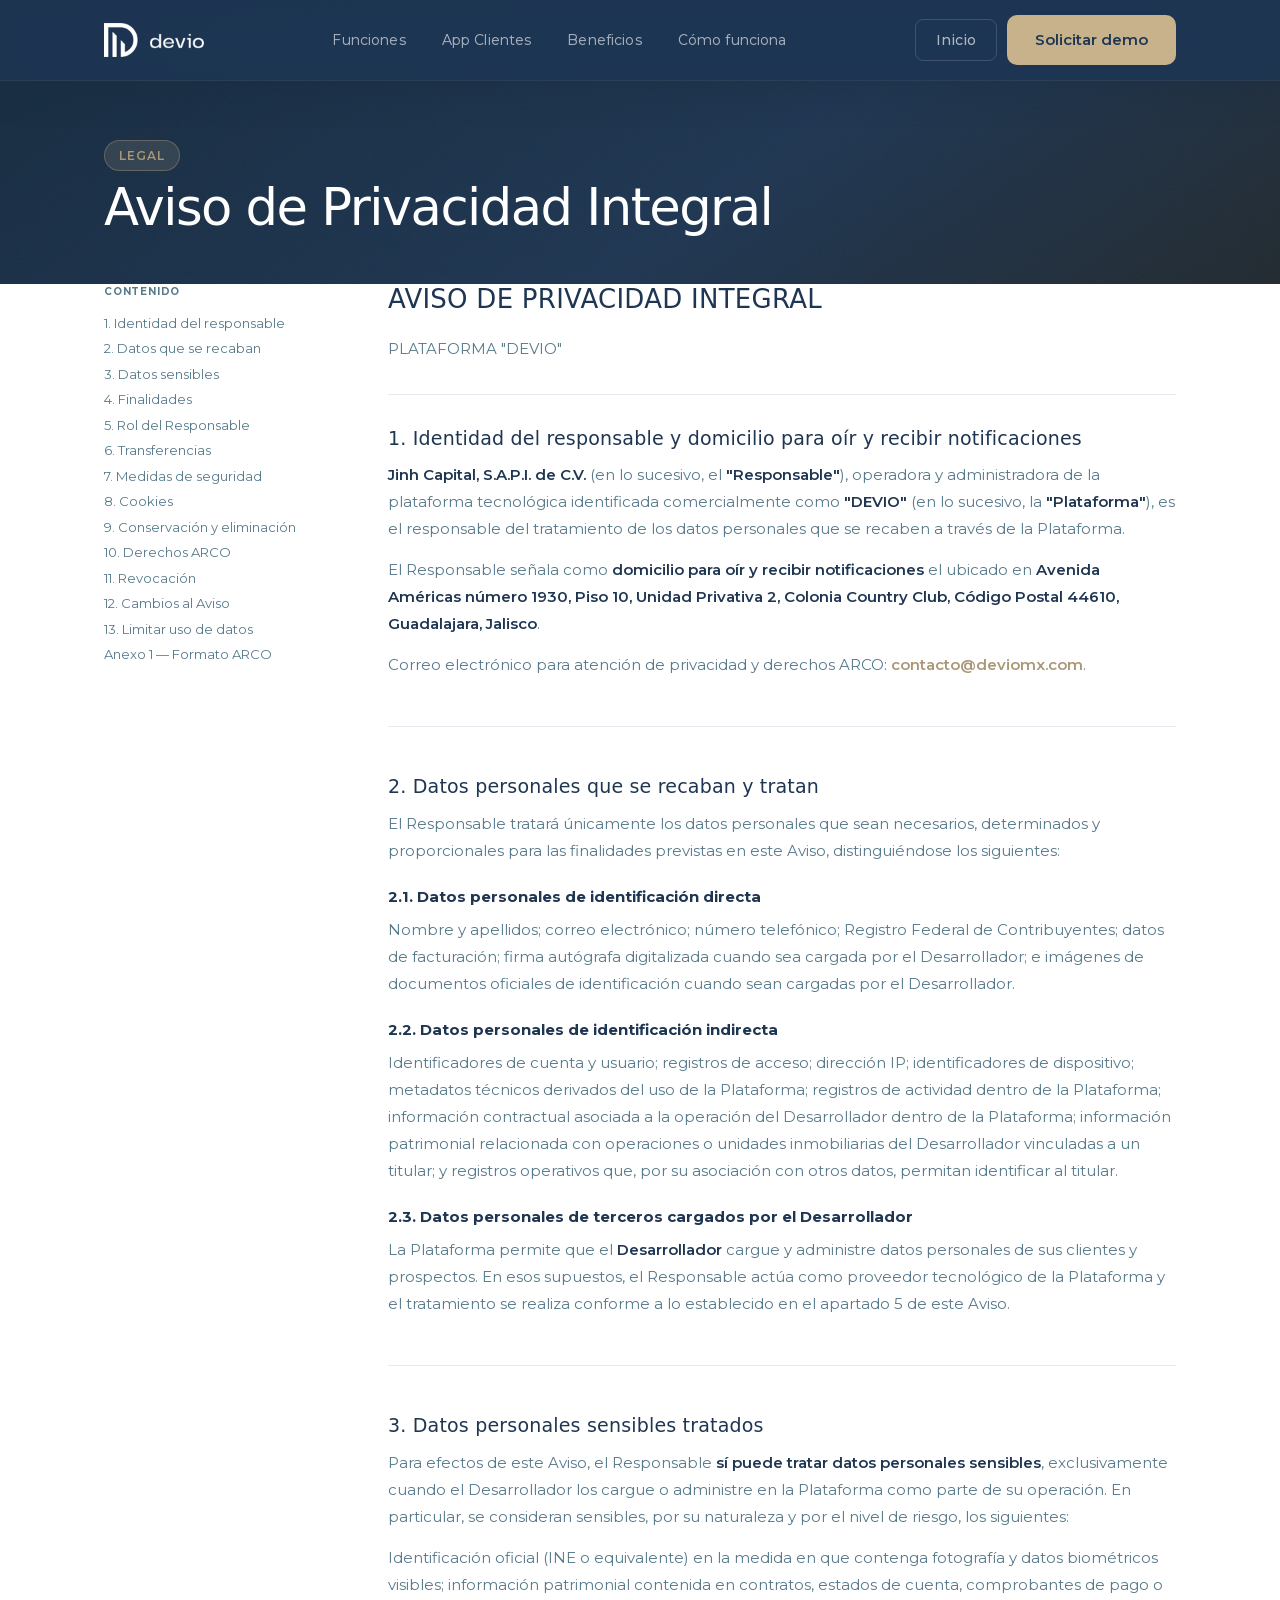
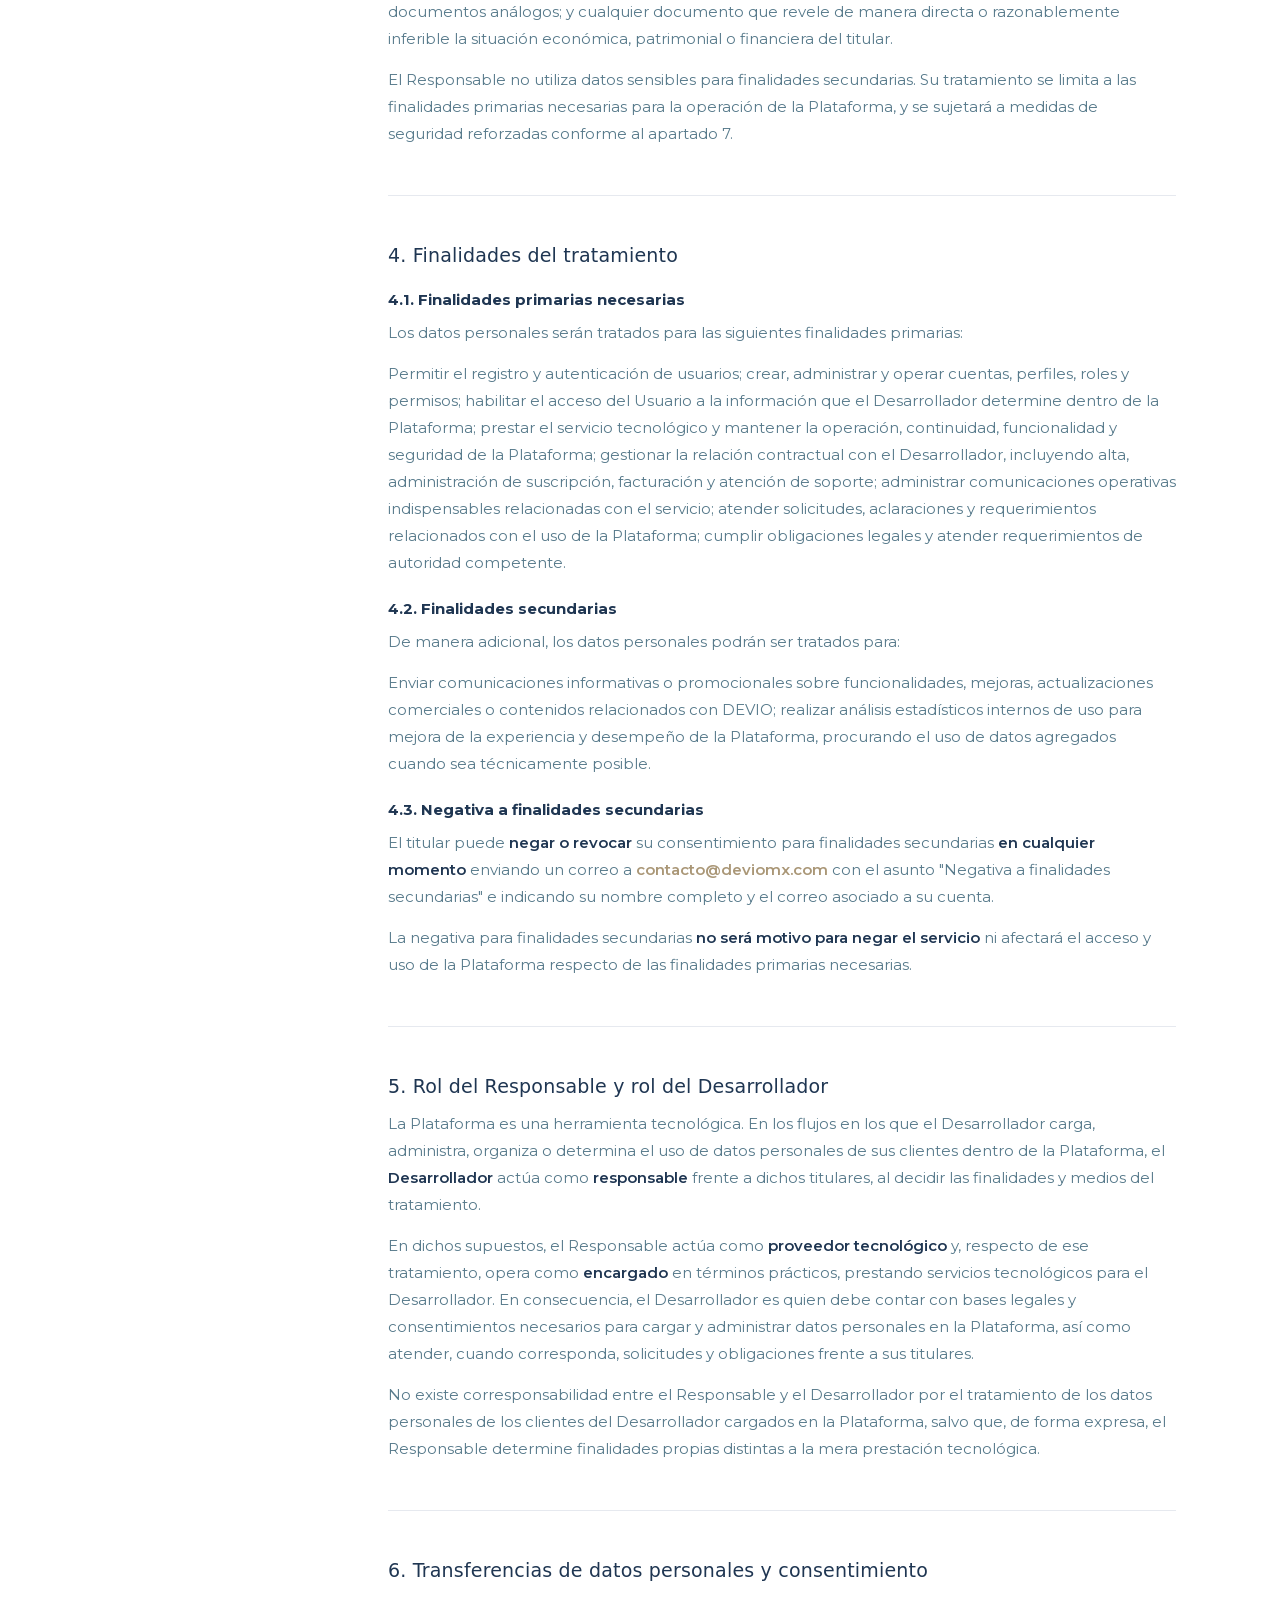
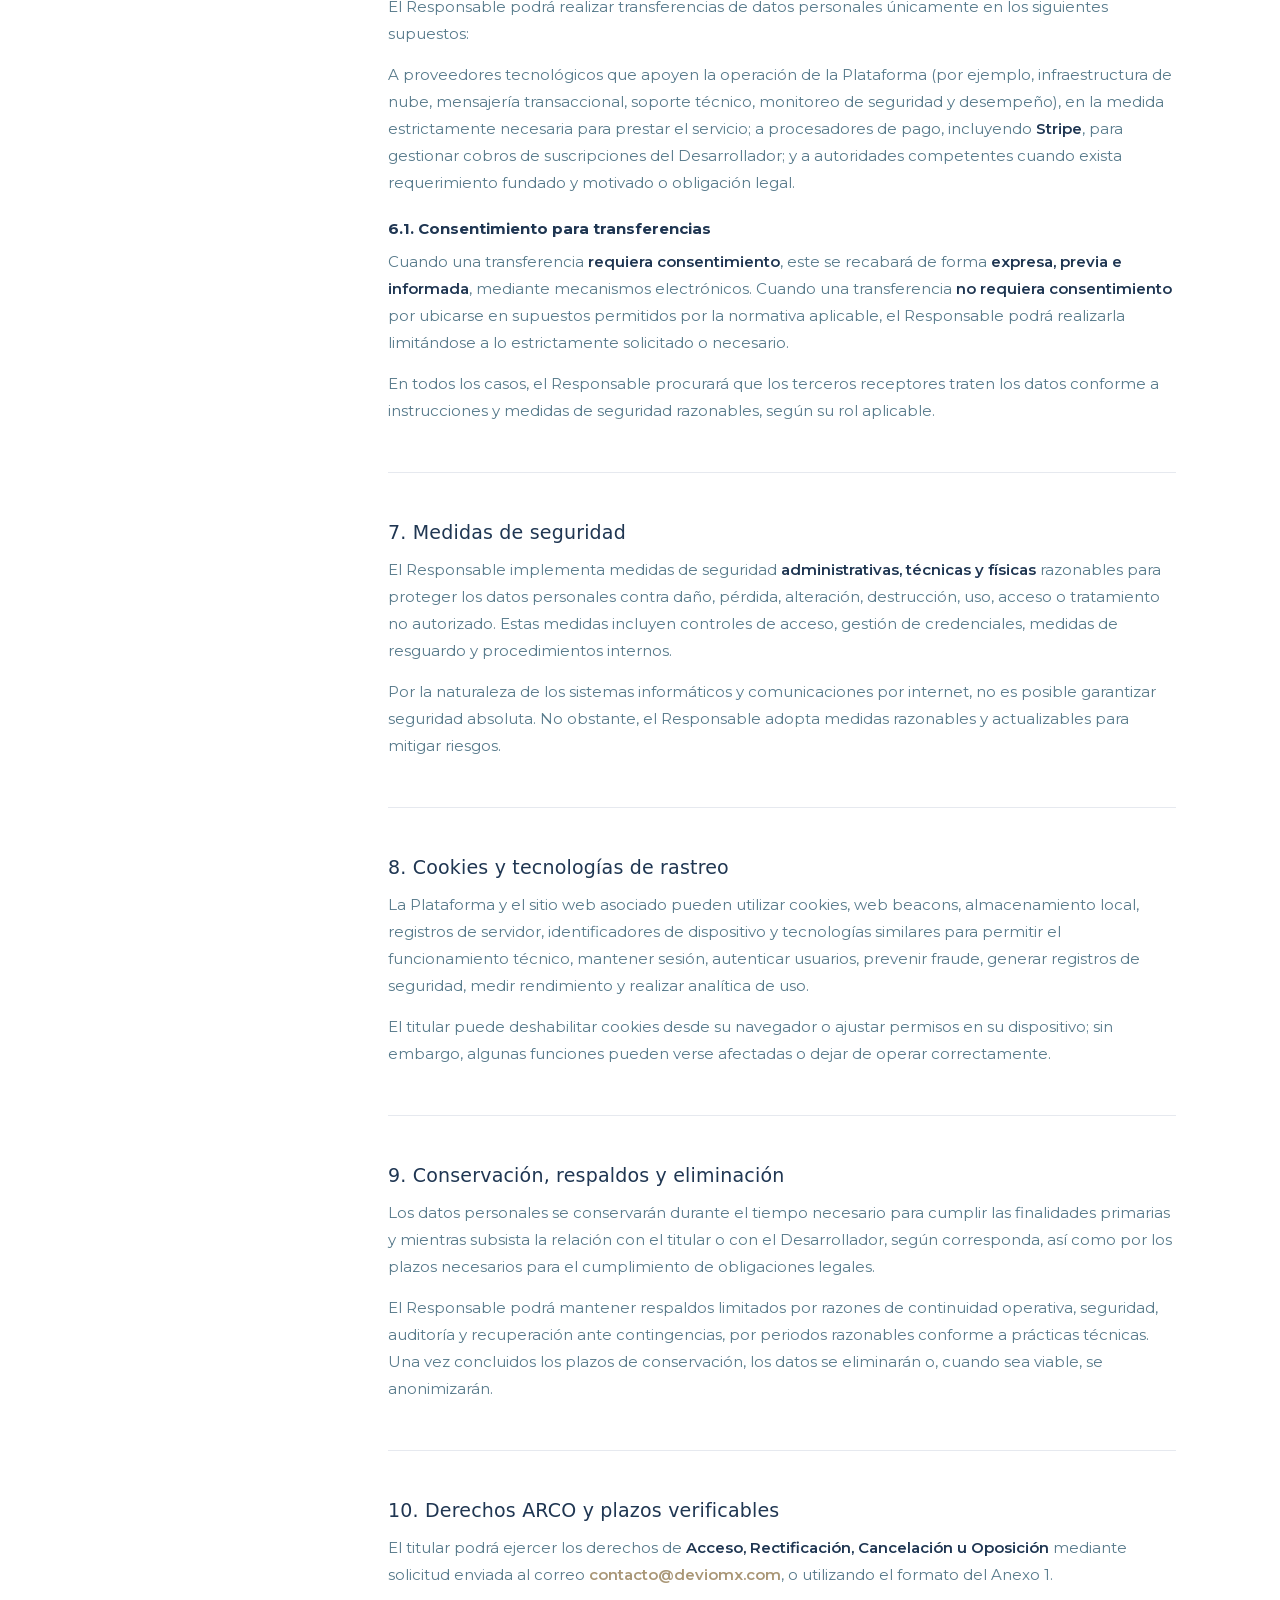
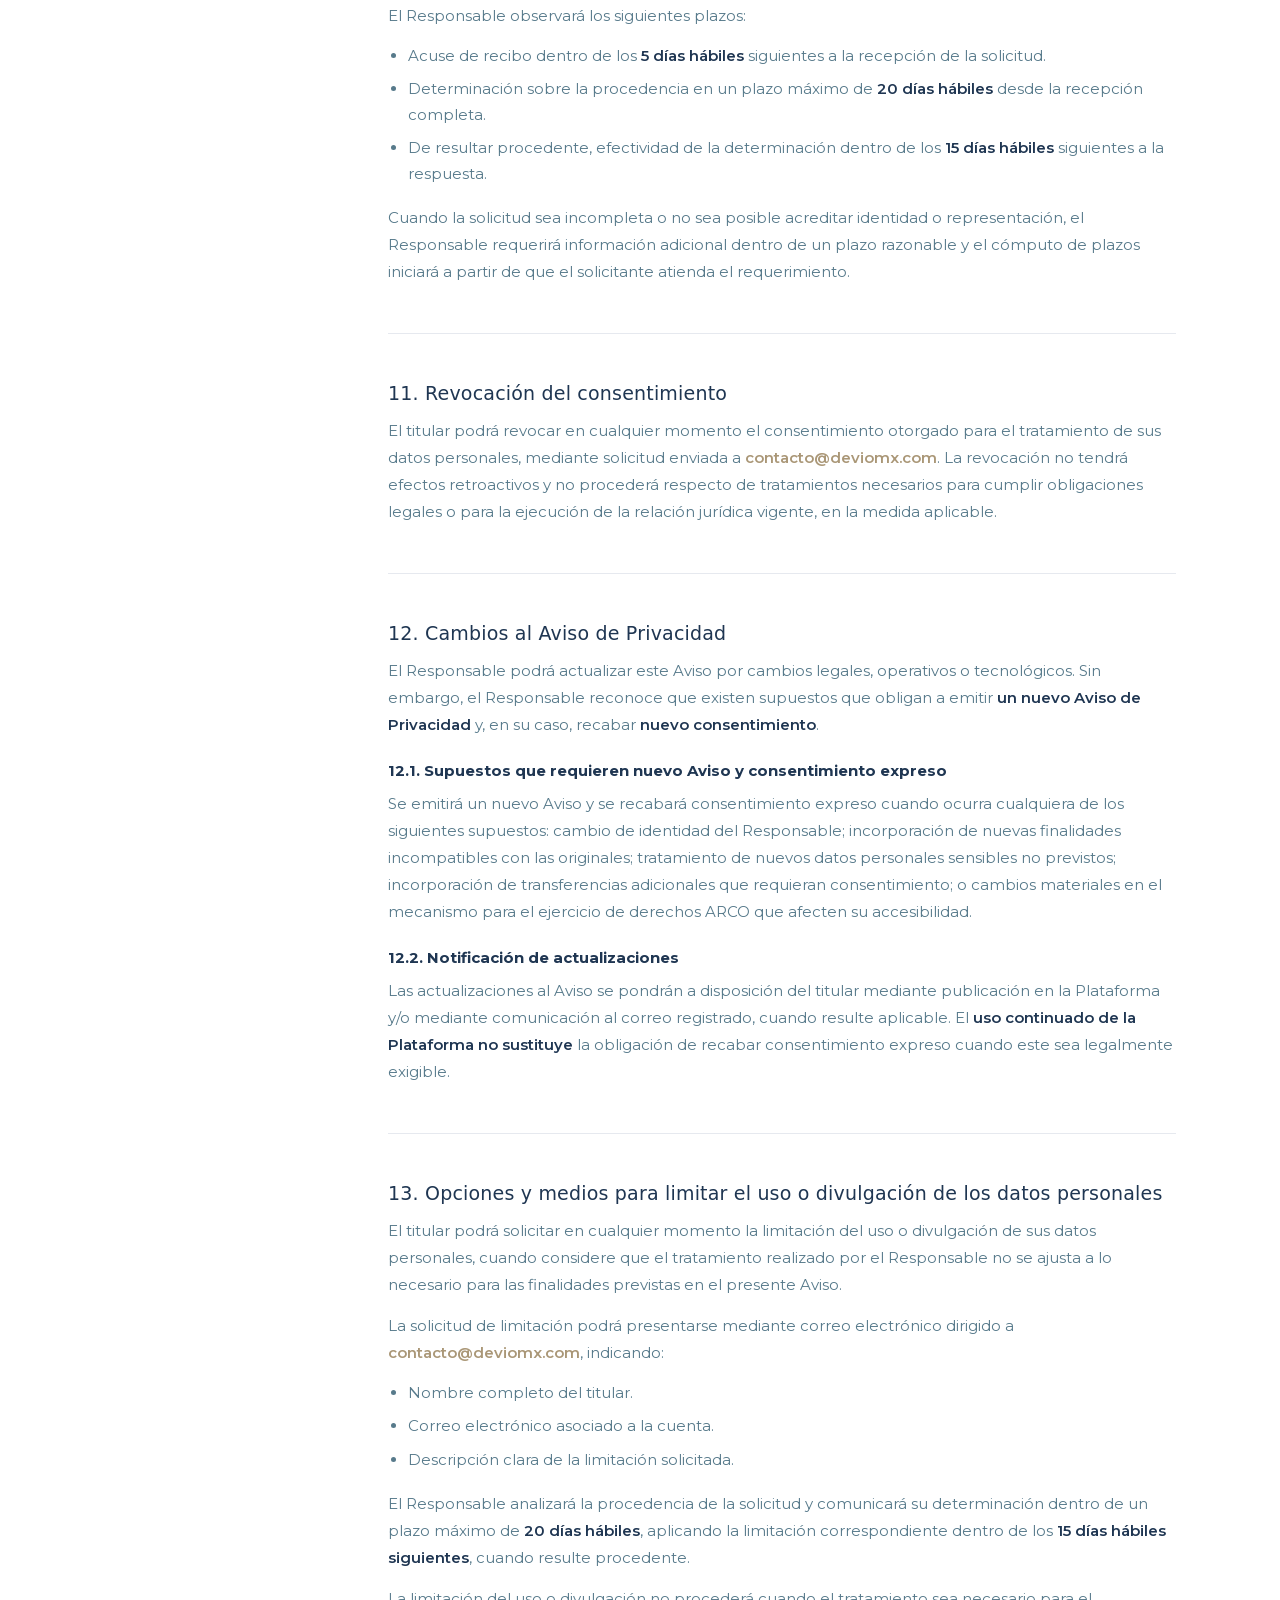
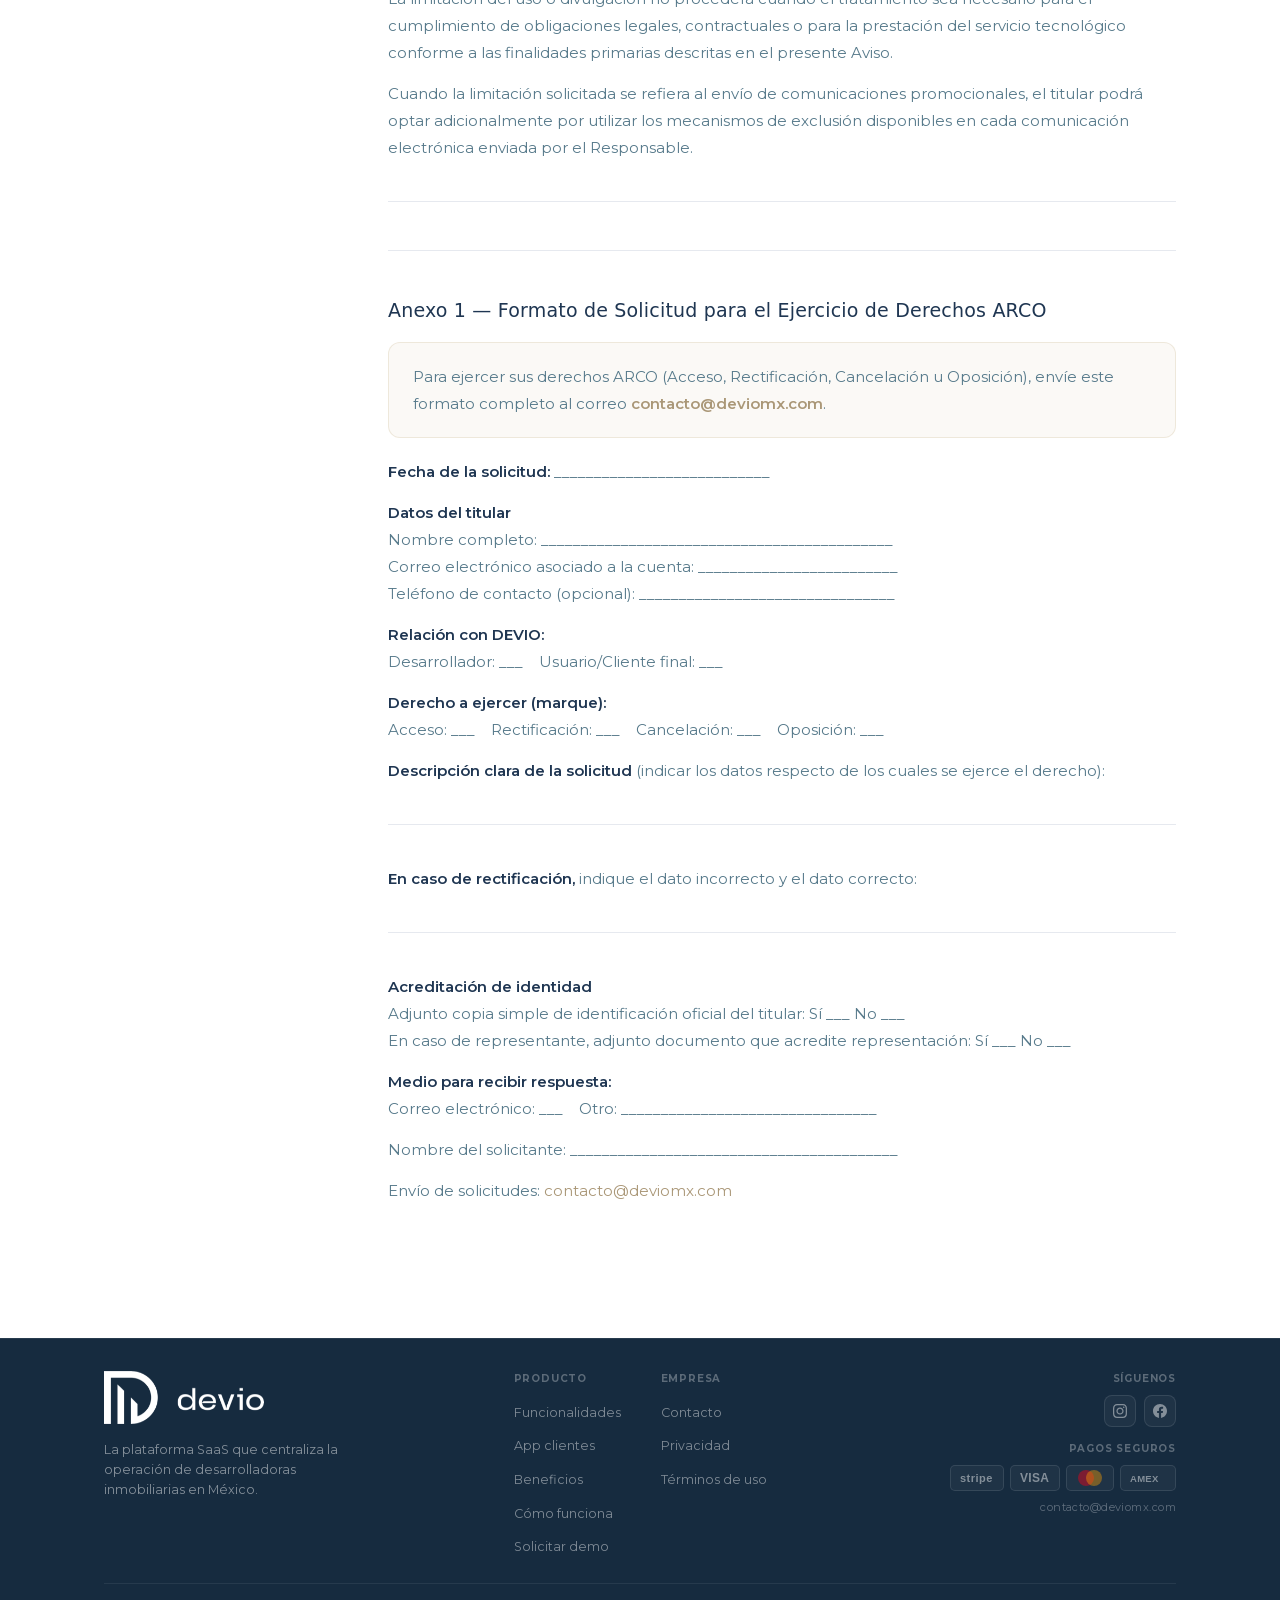
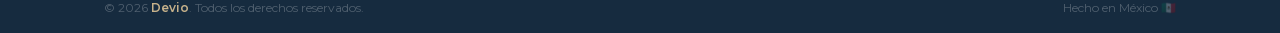
==== privacidad.html @ 2fa373e7 "Devio 2.0.3.2" ====
<!DOCTYPE html>
<html lang="es">
<head>
  <meta charset="UTF-8" />
  <meta name="viewport" content="width=device-width, initial-scale=1.0" />
  <title>Aviso de Privacidad — Devio</title>
  <link rel="icon" type="image/png" href="Assets/Logo/Logoazul-rounded.png" />
  <link rel="preload" href="Assets/Fonts/Montserrat-latin.woff2" as="font" type="font/woff2" crossorigin />
  <link rel="preload" href="Assets/Fonts/PowerGrotesk-Regular.woff2" as="font" type="font/woff2" crossorigin />
  <link rel="stylesheet" href="styles.css?v=20260915-14" />
  <style>
    .privacy-header {
      background: linear-gradient(145deg, var(--navy-deep) 0%, var(--navy) 60%, var(--navy3) 100%);
      padding: 140px 0 48px;
      position: relative;
      overflow: hidden;
    }
    .privacy-header::before {
      content: '';
      position: absolute;
      inset: 0;
      opacity: .035;
      background-image: var(--noise-bg);
      background-size: 256px 256px;
    }
    .privacy-header-inner { position: relative; z-index: 1; }
    .privacy-header .tag { margin-bottom: 8px; }
    .privacy-header h1 {
      font-size: clamp(32px, 4vw, 52px);
      font-weight: 400;
      color: var(--white);
      letter-spacing: -0.03em;
      line-height: 1.1;
      margin-bottom: 0;
    }
    .privacy-body { background: var(--white); padding: 0 0 120px; }
    .privacy-layout {
      display: grid;
      grid-template-columns: 220px 1fr;
      gap: 64px;
      align-items: start;
    }
    .privacy-index { position: sticky; top: 100px; }
    .privacy-index h6 {
      font-size: 10px;
      font-weight: 700;
      text-transform: uppercase;
      letter-spacing: .08em;
      color: var(--text-muted);
      margin-bottom: 14px;
    }
    .privacy-index ul { list-style: none; display: flex; flex-direction: column; gap: 6px; }
    .privacy-index ul li a {
      font-size: 13px;
      color: var(--text-muted);
      text-decoration: none;
      transition: color .2s;
      line-height: 1.5;
      display: block;
    }
    .privacy-index ul li a:hover { color: var(--gold2); }
    .privacy-content h1 {
      font-size: 26px;
      font-weight: 400;
      color: var(--navy);
      letter-spacing: 0.01em;
      margin-bottom: 20px;
    }
    .privacy-content h2 {
      font-size: 19px;
      font-weight: 400;
      color: var(--navy);
      letter-spacing: 0.01em;
      margin-top: 48px;
      margin-bottom: 12px;
      padding-top: 48px;
      border-top: 1px solid var(--gray);
    }
    .privacy-content h2:first-of-type { margin-top: 32px; padding-top: 32px; }
    .privacy-content h3 {
      font-size: 15px;
      font-weight: 700;
      color: var(--navy);
      margin-top: 24px;
      margin-bottom: 10px;
    }
    .privacy-content p {
      font-size: 15px;
      color: var(--text-muted);
      line-height: 1.8;
      margin-bottom: 14px;
    }
    .privacy-content ul {
      margin: 10px 0 18px 20px;
      display: flex;
      flex-direction: column;
      gap: 8px;
    }
    .privacy-content ul li { font-size: 15px; color: var(--text-muted); line-height: 1.7; }
    .privacy-content b, .privacy-content strong { color: var(--navy); font-weight: 600; }
    .privacy-content a { color: var(--gold2); text-decoration: none; }
    .privacy-content a:hover { text-decoration: underline; }
    .privacy-content hr { border: none; border-top: 1px solid var(--gray); margin: 40px 0; }
    .privacy-highlight {
      background: rgba(199,178,139,0.08);
      border: 1px solid rgba(199,178,139,0.25);
      border-radius: 12px;
      padding: 20px 24px;
      margin: 20px 0;
    }
    .privacy-highlight p { margin-bottom: 0; }
    @media (max-width: 900px) {
      .privacy-header { padding: 100px 0 32px; }
      .privacy-header .tag { margin-bottom: 6px; }
      .privacy-header h1 { margin-bottom: 0; }
      .privacy-body { padding: 0 0 80px; }
      .privacy-layout { grid-template-columns: 1fr; gap: 24px; }
      .privacy-index { position: static; }
    }
  </style>
</head>
<body>

<nav id="navbar" class="scrolled">
  <div class="container">
    <div class="nav-inner">
      <a href="index.html" class="nav-logo">
        <picture>
          <source srcset="Assets/Logo/imagotipo-clean.webp" type="image/webp" />
          <img src="Assets/Logo/imagotipo-clean.png" alt="Devio" width="300" height="100" />
        </picture>
      </a>
      <ul class="nav-links">
        <li><a href="index.html#features">Funciones</a></li>
        <li><a href="index.html#benefits-client">App Clientes</a></li>
        <li><a href="index.html#benefits-dev">Beneficios</a></li>
        <li><a href="index.html#how">Cómo funciona</a></li>
      </ul>
      <div class="nav-cta">
        <a href="index.html" class="btn btn-login">Inicio</a>
        <a href="index.html#cta" class="btn btn-gold">Solicitar demo</a>
      </div>
      <button class="hamburger" id="hamburger" aria-label="Menú">
        <span></span><span></span><span></span>
      </button>
    </div>
  </div>
</nav>

<div class="mobile-menu" id="mobileMenu">
  <a href="index.html#features">Funciones</a>
  <a href="index.html#benefits-client">App Clientes</a>
  <a href="index.html#benefits-dev">Beneficios</a>
  <a href="index.html#how">Cómo funciona</a>
  <div class="mobile-menu-actions">
    <a href="index.html" class="btn btn-login">Inicio</a>
    <a href="index.html#cta" class="btn btn-gold">Solicitar demo</a>
  </div>
</div>

<div class="privacy-header">
  <div class="container privacy-header-inner">
    <span class="tag">Legal</span>
    <h1>Aviso de Privacidad Integral</h1>
  </div>
</div>

<div class="privacy-body">
  <div class="container">
    <div class="privacy-layout">

      <nav class="privacy-index">
        <h6>Contenido</h6>
        <ul>
          <li><a href="#s1">1. Identidad del responsable</a></li>
          <li><a href="#s2">2. Datos que se recaban</a></li>
          <li><a href="#s3">3. Datos sensibles</a></li>
          <li><a href="#s4">4. Finalidades</a></li>
          <li><a href="#s5">5. Rol del Responsable</a></li>
          <li><a href="#s6">6. Transferencias</a></li>
          <li><a href="#s7">7. Medidas de seguridad</a></li>
          <li><a href="#s8">8. Cookies</a></li>
          <li><a href="#s9">9. Conservación y eliminación</a></li>
          <li><a href="#s10">10. Derechos ARCO</a></li>
          <li><a href="#s11">11. Revocación</a></li>
          <li><a href="#s12">12. Cambios al Aviso</a></li>
          <li><a href="#s13">13. Limitar uso de datos</a></li>
          <li><a href="#anexo1">Anexo 1 — Formato ARCO</a></li>
        </ul>
      </nav>

      <div class="privacy-content">

        <h1>AVISO DE PRIVACIDAD INTEGRAL</h1>
        <p>PLATAFORMA "DEVIO"</p>

        <h2 id="s1">1. Identidad del responsable y domicilio para oír y recibir notificaciones</h2>
        <p><b>Jinh Capital, S.A.P.I. de C.V.</b> (en lo sucesivo, el <b>"Responsable"</b>), operadora y administradora de la plataforma tecnológica identificada comercialmente como <b>"DEVIO"</b> (en lo sucesivo, la <b>"Plataforma"</b>), es el responsable del tratamiento de los datos personales que se recaben a través de la Plataforma.</p>
        <p>El Responsable señala como <b>domicilio para oír y recibir notificaciones</b> el ubicado en <b>Avenida Américas número 1930, Piso 10, Unidad Privativa 2, Colonia Country Club, Código Postal 44610, Guadalajara, Jalisco</b>.</p>
        <p>Correo electrónico para atención de privacidad y derechos ARCO: <b><a href="mailto:contacto@deviomx.com">contacto@deviomx.com</a></b>.</p>

        <h2 id="s2">2. Datos personales que se recaban y tratan</h2>
        <p>El Responsable tratará únicamente los datos personales que sean necesarios, determinados y proporcionales para las finalidades previstas en este Aviso, distinguiéndose los siguientes:</p>

        <h3>2.1. Datos personales de identificación directa</h3>
        <p>Nombre y apellidos; correo electrónico; número telefónico; Registro Federal de Contribuyentes; datos de facturación; firma autógrafa digitalizada cuando sea cargada por el Desarrollador; e imágenes de documentos oficiales de identificación cuando sean cargadas por el Desarrollador.</p>

        <h3>2.2. Datos personales de identificación indirecta</h3>
        <p>Identificadores de cuenta y usuario; registros de acceso; dirección IP; identificadores de dispositivo; metadatos técnicos derivados del uso de la Plataforma; registros de actividad dentro de la Plataforma; información contractual asociada a la operación del Desarrollador dentro de la Plataforma; información patrimonial relacionada con operaciones o unidades inmobiliarias del Desarrollador vinculadas a un titular; y registros operativos que, por su asociación con otros datos, permitan identificar al titular.</p>

        <h3>2.3. Datos personales de terceros cargados por el Desarrollador</h3>
        <p>La Plataforma permite que el <b>Desarrollador</b> cargue y administre datos personales de sus clientes y prospectos. En esos supuestos, el Responsable actúa como proveedor tecnológico de la Plataforma y el tratamiento se realiza conforme a lo establecido en el apartado 5 de este Aviso.</p>

        <h2 id="s3">3. Datos personales sensibles tratados</h2>
        <p>Para efectos de este Aviso, el Responsable <b>sí puede tratar datos personales sensibles</b>, exclusivamente cuando el Desarrollador los cargue o administre en la Plataforma como parte de su operación. En particular, se consideran sensibles, por su naturaleza y por el nivel de riesgo, los siguientes:</p>
        <p>Identificación oficial (INE o equivalente) en la medida en que contenga fotografía y datos biométricos visibles; información patrimonial contenida en contratos, estados de cuenta, comprobantes de pago o documentos análogos; y cualquier documento que revele de manera directa o razonablemente inferible la situación económica, patrimonial o financiera del titular.</p>
        <p>El Responsable no utiliza datos sensibles para finalidades secundarias. Su tratamiento se limita a las finalidades primarias necesarias para la operación de la Plataforma, y se sujetará a medidas de seguridad reforzadas conforme al apartado 7.</p>

        <h2 id="s4">4. Finalidades del tratamiento</h2>

        <h3>4.1. Finalidades primarias necesarias</h3>
        <p>Los datos personales serán tratados para las siguientes finalidades primarias:</p>
        <p>Permitir el registro y autenticación de usuarios; crear, administrar y operar cuentas, perfiles, roles y permisos; habilitar el acceso del Usuario a la información que el Desarrollador determine dentro de la Plataforma; prestar el servicio tecnológico y mantener la operación, continuidad, funcionalidad y seguridad de la Plataforma; gestionar la relación contractual con el Desarrollador, incluyendo alta, administración de suscripción, facturación y atención de soporte; administrar comunicaciones operativas indispensables relacionadas con el servicio; atender solicitudes, aclaraciones y requerimientos relacionados con el uso de la Plataforma; cumplir obligaciones legales y atender requerimientos de autoridad competente.</p>

        <h3>4.2. Finalidades secundarias</h3>
        <p>De manera adicional, los datos personales podrán ser tratados para:</p>
        <p>Enviar comunicaciones informativas o promocionales sobre funcionalidades, mejoras, actualizaciones comerciales o contenidos relacionados con DEVIO; realizar análisis estadísticos internos de uso para mejora de la experiencia y desempeño de la Plataforma, procurando el uso de datos agregados cuando sea técnicamente posible.</p>

        <h3>4.3. Negativa a finalidades secundarias</h3>
        <p>El titular puede <b>negar o revocar</b> su consentimiento para finalidades secundarias <b>en cualquier momento</b> enviando un correo a <b><a href="mailto:contacto@deviomx.com">contacto@deviomx.com</a></b> con el asunto "Negativa a finalidades secundarias" e indicando su nombre completo y el correo asociado a su cuenta.</p>
        <p>La negativa para finalidades secundarias <b>no será motivo para negar el servicio</b> ni afectará el acceso y uso de la Plataforma respecto de las finalidades primarias necesarias.</p>

        <h2 id="s5">5. Rol del Responsable y rol del Desarrollador</h2>
        <p>La Plataforma es una herramienta tecnológica. En los flujos en los que el Desarrollador carga, administra, organiza o determina el uso de datos personales de sus clientes dentro de la Plataforma, el <b>Desarrollador</b> actúa como <b>responsable</b> frente a dichos titulares, al decidir las finalidades y medios del tratamiento.</p>
        <p>En dichos supuestos, el Responsable actúa como <b>proveedor tecnológico</b> y, respecto de ese tratamiento, opera como <b>encargado</b> en términos prácticos, prestando servicios tecnológicos para el Desarrollador. En consecuencia, el Desarrollador es quien debe contar con bases legales y consentimientos necesarios para cargar y administrar datos personales en la Plataforma, así como atender, cuando corresponda, solicitudes y obligaciones frente a sus titulares.</p>
        <p>No existe corresponsabilidad entre el Responsable y el Desarrollador por el tratamiento de los datos personales de los clientes del Desarrollador cargados en la Plataforma, salvo que, de forma expresa, el Responsable determine finalidades propias distintas a la mera prestación tecnológica.</p>

        <h2 id="s6">6. Transferencias de datos personales y consentimiento</h2>
        <p>El Responsable podrá realizar transferencias de datos personales únicamente en los siguientes supuestos:</p>
        <p>A proveedores tecnológicos que apoyen la operación de la Plataforma (por ejemplo, infraestructura de nube, mensajería transaccional, soporte técnico, monitoreo de seguridad y desempeño), en la medida estrictamente necesaria para prestar el servicio; a procesadores de pago, incluyendo <b>Stripe</b>, para gestionar cobros de suscripciones del Desarrollador; y a autoridades competentes cuando exista requerimiento fundado y motivado o obligación legal.</p>

        <h3>6.1. Consentimiento para transferencias</h3>
        <p>Cuando una transferencia <b>requiera consentimiento</b>, este se recabará de forma <b>expresa, previa e informada</b>, mediante mecanismos electrónicos. Cuando una transferencia <b>no requiera consentimiento</b> por ubicarse en supuestos permitidos por la normativa aplicable, el Responsable podrá realizarla limitándose a lo estrictamente solicitado o necesario.</p>
        <p>En todos los casos, el Responsable procurará que los terceros receptores traten los datos conforme a instrucciones y medidas de seguridad razonables, según su rol aplicable.</p>

        <h2 id="s7">7. Medidas de seguridad</h2>
        <p>El Responsable implementa medidas de seguridad <b>administrativas, técnicas y físicas</b> razonables para proteger los datos personales contra daño, pérdida, alteración, destrucción, uso, acceso o tratamiento no autorizado. Estas medidas incluyen controles de acceso, gestión de credenciales, medidas de resguardo y procedimientos internos.</p>
        <p>Por la naturaleza de los sistemas informáticos y comunicaciones por internet, no es posible garantizar seguridad absoluta. No obstante, el Responsable adopta medidas razonables y actualizables para mitigar riesgos.</p>

        <h2 id="s8">8. Cookies y tecnologías de rastreo</h2>
        <p>La Plataforma y el sitio web asociado pueden utilizar cookies, web beacons, almacenamiento local, registros de servidor, identificadores de dispositivo y tecnologías similares para permitir el funcionamiento técnico, mantener sesión, autenticar usuarios, prevenir fraude, generar registros de seguridad, medir rendimiento y realizar analítica de uso.</p>
        <p>El titular puede deshabilitar cookies desde su navegador o ajustar permisos en su dispositivo; sin embargo, algunas funciones pueden verse afectadas o dejar de operar correctamente.</p>

        <h2 id="s9">9. Conservación, respaldos y eliminación</h2>
        <p>Los datos personales se conservarán durante el tiempo necesario para cumplir las finalidades primarias y mientras subsista la relación con el titular o con el Desarrollador, según corresponda, así como por los plazos necesarios para el cumplimiento de obligaciones legales.</p>
        <p>El Responsable podrá mantener respaldos limitados por razones de continuidad operativa, seguridad, auditoría y recuperación ante contingencias, por periodos razonables conforme a prácticas técnicas. Una vez concluidos los plazos de conservación, los datos se eliminarán o, cuando sea viable, se anonimizarán.</p>

        <h2 id="s10">10. Derechos ARCO y plazos verificables</h2>
        <p>El titular podrá ejercer los derechos de <b>Acceso, Rectificación, Cancelación u Oposición</b> mediante solicitud enviada al correo <b><a href="mailto:contacto@deviomx.com">contacto@deviomx.com</a></b>, o utilizando el formato del Anexo 1.</p>
        <p>El Responsable observará los siguientes plazos:</p>
        <ul>
          <li>Acuse de recibo dentro de los <b>5 días hábiles</b> siguientes a la recepción de la solicitud.</li>
          <li>Determinación sobre la procedencia en un plazo máximo de <b>20 días hábiles</b> desde la recepción completa.</li>
          <li>De resultar procedente, efectividad de la determinación dentro de los <b>15 días hábiles</b> siguientes a la respuesta.</li>
        </ul>
        <p>Cuando la solicitud sea incompleta o no sea posible acreditar identidad o representación, el Responsable requerirá información adicional dentro de un plazo razonable y el cómputo de plazos iniciará a partir de que el solicitante atienda el requerimiento.</p>

        <h2 id="s11">11. Revocación del consentimiento</h2>
        <p>El titular podrá revocar en cualquier momento el consentimiento otorgado para el tratamiento de sus datos personales, mediante solicitud enviada a <b><a href="mailto:contacto@deviomx.com">contacto@deviomx.com</a></b>. La revocación no tendrá efectos retroactivos y no procederá respecto de tratamientos necesarios para cumplir obligaciones legales o para la ejecución de la relación jurídica vigente, en la medida aplicable.</p>

        <h2 id="s12">12. Cambios al Aviso de Privacidad</h2>
        <p>El Responsable podrá actualizar este Aviso por cambios legales, operativos o tecnológicos. Sin embargo, el Responsable reconoce que existen supuestos que obligan a emitir <b>un nuevo Aviso de Privacidad</b> y, en su caso, recabar <b>nuevo consentimiento</b>.</p>

        <h3>12.1. Supuestos que requieren nuevo Aviso y consentimiento expreso</h3>
        <p>Se emitirá un nuevo Aviso y se recabará consentimiento expreso cuando ocurra cualquiera de los siguientes supuestos: cambio de identidad del Responsable; incorporación de nuevas finalidades incompatibles con las originales; tratamiento de nuevos datos personales sensibles no previstos; incorporación de transferencias adicionales que requieran consentimiento; o cambios materiales en el mecanismo para el ejercicio de derechos ARCO que afecten su accesibilidad.</p>

        <h3>12.2. Notificación de actualizaciones</h3>
        <p>Las actualizaciones al Aviso se pondrán a disposición del titular mediante publicación en la Plataforma y/o mediante comunicación al correo registrado, cuando resulte aplicable. El <b>uso continuado de la Plataforma no sustituye</b> la obligación de recabar consentimiento expreso cuando este sea legalmente exigible.</p>

        <h2 id="s13">13. Opciones y medios para limitar el uso o divulgación de los datos personales</h2>
        <p>El titular podrá solicitar en cualquier momento la limitación del uso o divulgación de sus datos personales, cuando considere que el tratamiento realizado por el Responsable no se ajusta a lo necesario para las finalidades previstas en el presente Aviso.</p>
        <p>La solicitud de limitación podrá presentarse mediante correo electrónico dirigido a <b><a href="mailto:contacto@deviomx.com">contacto@deviomx.com</a></b>, indicando:</p>
        <ul>
          <li>Nombre completo del titular.</li>
          <li>Correo electrónico asociado a la cuenta.</li>
          <li>Descripción clara de la limitación solicitada.</li>
        </ul>
        <p>El Responsable analizará la procedencia de la solicitud y comunicará su determinación dentro de un plazo máximo de <b>20 días hábiles</b>, aplicando la limitación correspondiente dentro de los <b>15 días hábiles siguientes</b>, cuando resulte procedente.</p>
        <p>La limitación del uso o divulgación no procederá cuando el tratamiento sea necesario para el cumplimiento de obligaciones legales, contractuales o para la prestación del servicio tecnológico conforme a las finalidades primarias descritas en el presente Aviso.</p>
        <p>Cuando la limitación solicitada se refiera al envío de comunicaciones promocionales, el titular podrá optar adicionalmente por utilizar los mecanismos de exclusión disponibles en cada comunicación electrónica enviada por el Responsable.</p>

        <hr>

        <h2 id="anexo1">Anexo 1 — Formato de Solicitud para el Ejercicio de Derechos ARCO</h2>

        <div class="privacy-highlight">
          <p>Para ejercer sus derechos ARCO (Acceso, Rectificación, Cancelación u Oposición), envíe este formato completo al correo <b><a href="mailto:contacto@deviomx.com">contacto@deviomx.com</a></b>.</p>
        </div>

        <p><b>Fecha de la solicitud:</b> ___________________________</p>
        <p><b>Datos del titular</b><br>
        Nombre completo: ____________________________________________<br>
        Correo electrónico asociado a la cuenta: _________________________<br>
        Teléfono de contacto (opcional): ________________________________</p>
        <p><b>Relación con DEVIO:</b><br>
        Desarrollador: ___ &nbsp;&nbsp; Usuario/Cliente final: ___</p>
        <p><b>Derecho a ejercer (marque):</b><br>
        Acceso: ___ &nbsp;&nbsp; Rectificación: ___ &nbsp;&nbsp; Cancelación: ___ &nbsp;&nbsp; Oposición: ___</p>
        <p><b>Descripción clara de la solicitud</b> (indicar los datos respecto de los cuales se ejerce el derecho):</p>
        <hr>
        <p><b>En caso de rectificación,</b> indique el dato incorrecto y el dato correcto:</p>
        <hr>
        <p><b>Acreditación de identidad</b><br>
        Adjunto copia simple de identificación oficial del titular: Sí ___ No ___<br>
        En caso de representante, adjunto documento que acredite representación: Sí ___ No ___</p>
        <p><b>Medio para recibir respuesta:</b><br>
        Correo electrónico: ___ &nbsp;&nbsp; Otro: ________________________________</p>
        <p>Nombre del solicitante: _________________________________________</p>
        <p>Envío de solicitudes: <a href="mailto:contacto@deviomx.com">contacto@deviomx.com</a></p>

      </div>
    </div>
  </div>
</div>

<footer>
  <div class="container">
    <div class="footer-grid">
      <div class="footer-brand">
        <a href="index.html" class="nav-logo">
          <picture>
            <source srcset="Assets/Logo/imagotipo-clean.webp" type="image/webp" />
            <img src="Assets/Logo/imagotipo-clean.png" alt="Devio" width="300" height="100" loading="lazy" decoding="async" />
          </picture>
        </a>
        <p>La plataforma SaaS que centraliza la operación de desarrolladoras inmobiliarias en México.</p>
      </div>
      <div class="footer-nav">
        <div class="footer-col">
          <h5>Producto</h5>
          <ul>
            <li><a href="index.html#features">Funcionalidades</a></li>
            <li><a href="index.html#benefits-client">App clientes</a></li>
            <li><a href="index.html#benefits-dev">Beneficios</a></li>
            <li><a href="index.html#how">Cómo funciona</a></li>
            <li><a href="index.html#cta">Solicitar demo</a></li>
          </ul>
        </div>
        <div class="footer-col">
          <h5>Empresa</h5>
          <ul>
            <li><a href="index.html#cta">Contacto</a></li>
            <li><a href="privacidad.html">Privacidad</a></li>
            <li><a href="terminos.html">Términos de uso</a></li>
          </ul>
        </div>
      </div>
      <div class="footer-right">
        <div class="footer-right-section">
          <h5>Síguenos</h5>
          <div class="fsocials">
            <a href="https://instagram.com/deviomx" class="fsocial" aria-label="Instagram" target="_blank" rel="noopener">
              <svg viewBox="0 0 24 24"><path d="M12 2.163c3.204 0 3.584.012 4.85.07 3.252.148 4.771 1.691 4.919 4.919.058 1.265.069 1.645.069 4.849 0 3.205-.012 3.584-.069 4.849-.149 3.225-1.664 4.771-4.919 4.919-1.266.058-1.644.07-4.85.07-3.204 0-3.584-.012-4.849-.07-3.26-.149-4.771-1.699-4.919-4.92-.058-1.265-.07-1.644-.07-4.849 0-3.204.013-3.583.07-4.849.149-3.227 1.664-4.771 4.919-4.919 1.266-.057 1.645-.069 4.849-.069zm0-2.163c-3.259 0-3.667.014-4.947.072-4.358.2-6.78 2.618-6.98 6.98-.059 1.281-.073 1.689-.073 4.948 0 3.259.014 3.668.072 4.948.2 4.358 2.618 6.78 6.98 6.98 1.281.058 1.689.072 4.948.072 3.259 0 3.668-.014 4.948-.072 4.354-.2 6.782-2.618 6.979-6.98.059-1.28.073-1.689.073-4.948 0-3.259-.014-3.667-.072-4.947-.196-4.354-2.617-6.78-6.979-6.98-1.281-.059-1.69-.073-4.949-.073zm0 5.838c-3.403 0-6.162 2.759-6.162 6.162s2.759 6.163 6.162 6.163 6.162-2.759 6.162-6.163c0-3.403-2.759-6.162-6.162-6.162zm0 10.162c-2.209 0-4-1.79-4-4 0-2.209 1.791-4 4-4s4 1.791 4 4c0 2.21-1.791 4-4 4zm6.406-11.845c-.796 0-1.441.645-1.441 1.44s.645 1.44 1.441 1.44c.795 0 1.439-.645 1.439-1.44s-.644-1.44-1.439-1.44z"/></svg>
            </a>
            <a href="https://facebook.com" class="fsocial" aria-label="Facebook" target="_blank" rel="noopener">
              <svg viewBox="0 0 24 24"><path d="M24 12.073c0-6.627-5.373-12-12-12s-12 5.373-12 12c0 5.99 4.388 10.954 10.125 11.854v-8.385H7.078v-3.47h3.047V9.43c0-3.007 1.792-4.669 4.533-4.669 1.312 0 2.686.235 2.686.235v2.953H15.83c-1.491 0-1.956.925-1.956 1.874v2.25h3.328l-.532 3.47h-2.796v8.385C19.612 23.027 24 18.062 24 12.073z"/></svg>
            </a>
          </div>
        </div>
        <div class="footer-right-section">
          <h5>Pagos seguros</h5>
          <div class="fpay-logos">
            <div class="fpay-badge" title="Stripe"><svg width="34" height="14" viewBox="0 0 34 14" fill="none"><text x="0" y="11" font-family="Arial, sans-serif" font-size="11" font-weight="700" fill="rgba(255,255,255,0.45)" letter-spacing="0.5">stripe</text></svg></div>
            <div class="fpay-badge" title="Visa"><svg width="30" height="14" viewBox="0 0 30 14" fill="none"><text x="0" y="11" font-family="Arial, sans-serif" font-size="12" font-weight="900" fill="rgba(255,255,255,0.45)" letter-spacing="0.3">VISA</text></svg></div>
            <div class="fpay-badge" title="Mastercard"><svg width="28" height="18" viewBox="0 0 28 18" fill="none"><circle cx="10" cy="9" r="8" fill="rgba(235,0,27,0.45)"/><circle cx="18" cy="9" r="8" fill="rgba(255,163,0,0.4)"/></svg></div>
            <div class="fpay-badge" title="American Express"><svg width="36" height="14" viewBox="0 0 36 14" fill="none"><text x="0" y="11" font-family="Arial, sans-serif" font-size="9.5" font-weight="800" fill="rgba(255,255,255,0.45)" letter-spacing="0.3">AMEX</text></svg></div>
          </div>
          <a href="mailto:contacto@deviomx.com" class="footer-email">contacto@deviomx.com</a>
        </div>
      </div>
    </div>
    <div class="footer-bottom">
      <p class="footer-copy">© 2026 <span class="footer-gold">Devio</span>. Todos los derechos reservados.</p>
      <p class="footer-copy">Hecho en México 🇲🇽</p>
    </div>
  </div>
</footer>

<script>
  const navbar = document.getElementById('navbar');
  const hamburger = document.getElementById('hamburger');
  const mobileMenu = document.getElementById('mobileMenu');
  let navbarRaf = 0;
  let lastScrollPosition = window.scrollY;
  window.addEventListener('scroll', () => {
    if (navbarRaf) return;
    navbarRaf = requestAnimationFrame(() => {
      navbarRaf = 0;
      const scrollPosition = window.scrollY;
      const scrollDelta = scrollPosition - lastScrollPosition;
      if (scrollPosition <= 30 || scrollDelta < -2 || mobileMenu.classList.contains('open')) navbar.classList.remove('nav-hidden');
      else if (scrollDelta > 4) navbar.classList.add('nav-hidden');
      lastScrollPosition = scrollPosition;
    });
  }, { passive: true });
  hamburger.addEventListener('click', () => {
    mobileMenu.classList.toggle('open');
    navbar.classList.remove('nav-hidden');
  });
  mobileMenu.addEventListener('click', (e) => { if (e.target.tagName === 'A') mobileMenu.classList.remove('open'); });
</script>
</body>
</html>
---- styles.css ----
@font-face {
  font-family: 'Montserrat';
  src: url('Assets/Fonts/Montserrat-latin.woff2') format('woff2');
  font-weight: 100 900;
  font-style: normal;
  font-display: swap;
}
@font-face {
  font-family: 'PowerGrotesk';
  src: url('Assets/Fonts/PowerGrotesk-Regular.woff2') format('woff2'),
       url('Assets/Fonts/PowerGrotesk-Regular.ttf') format('truetype');
  font-weight: 400;
  font-style: normal;
  font-display: swap;
}
*, *::before, *::after { box-sizing: border-box; margin: 0; padding: 0; }
:root {
  --navy:       #1F3652;
  --navy-deep:  #162B3F;
  --navy3:      #222A30;
  --green:      #6FAC9C;
  --gray:       #E6E9EF;
  --white:      #FFFFFF;
  --gold:       #C7B28B;
  --gold2:      #AA9777;
  --gold3:      #EACF4E;
  --text-muted: #577A8B;
  --navy-rgb:       31, 54, 82;
  --navy3-rgb:      34, 42, 48;
  --navy-dark-rgb:  22, 43, 63;
  --gold-rgb:   199, 178, 139;
  --green-rgb:  111, 172, 156;
  --white-rgb:  255, 255, 255;
  --gray-rgb:   230, 233, 239;
  --radius: 18px;
  --shadow: 0 4px 24px rgba(var(--navy-rgb),0.08), 0 1px 4px rgba(var(--navy-rgb),0.06);
  --shadow-lg: 0 24px 64px rgba(var(--navy-rgb),0.16);
  --shadow-gold: 0 8px 32px rgba(var(--gold-rgb),0.25);
  --ease: cubic-bezier(0.16, 1, 0.3, 1);
  --noise-bg: url("data:image/svg+xml,%3Csvg viewBox='0 0 512 512' xmlns='http://www.w3.org/2000/svg'%3E%3Cfilter id='noise'%3E%3CfeTurbulence type='fractalNoise' baseFrequency='0.85' numOctaves='4' stitchTiles='stitch'/%3E%3C/filter%3E%3Crect width='100%25' height='100%25' filter='url(%23noise)'/%3E%3C/svg%3E");
}
html { scroll-behavior: smooth; }
section[id], .privacy-content [id] { scroll-margin-top: 96px; }
h1, h2, .form-title {
  font-family: 'PowerGrotesk', system-ui, sans-serif;
  font-weight: 400;
}
body {
  font-family: 'Montserrat', system-ui, sans-serif;
  background: var(--white);
  color: var(--navy);
  line-height: 1.6;
  overflow-x: clip;
  -webkit-font-smoothing: antialiased;
}
.container { max-width: 1120px; margin: 0 auto; padding: 0 24px; }
.tag {
  display: inline-block;
  background: rgba(var(--gold-rgb),0.15);
  color: var(--gold2);
  border: 1px solid rgba(var(--gold-rgb),0.3);
  font-size: 12px;
  font-weight: 600;
  letter-spacing: .08em;
  text-transform: uppercase;
  padding: 5px 14px;
  border-radius: 100px;
  margin-bottom: 20px;
}
.tag.light {
  background: rgba(var(--white-rgb),0.1);
  color: rgba(var(--white-rgb),0.75);
  border-color: rgba(var(--white-rgb),0.2);
}
h1, h2, h3 { line-height: 1.2; }
.btn {
  display: inline-flex;
  align-items: center;
  gap: 8px;
  font-family: inherit;
  font-size: 15px;
  font-weight: 600;
  padding: 13px 28px;
  border-radius: 10px;
  border: none;
  cursor: pointer;
  transition: background-color .2s ease, box-shadow .2s ease, transform .2s ease;
  text-decoration: none;
}
.btn-gold:hover { background: var(--gold2); transform: translateY(-1px); box-shadow: 0 8px 24px rgba(var(--gold-rgb),0.4); }
.btn-outline {
  background: transparent;
  color: var(--white);
  border: 1.5px solid rgba(var(--white-rgb),0.3);
}
.btn-outline:hover { border-color: var(--gold); color: var(--gold); }

.anim {
  opacity: 0;
  transform: translateY(32px);
  transition: opacity .75s var(--ease), transform .75s var(--ease);
}
@media (min-width: 901px) {
  .anim.anim-ready { will-change: opacity, transform; }
}
.anim.visible {
  opacity: 1; transform: none;
}
.anim-delay-1 { transition-delay: .08s; }
.anim-delay-2 { transition-delay: .16s; }
.anim-delay-3 { transition-delay: .24s; }
.anim-delay-4 { transition-delay: .32s; }
.anim--right { transform: translateX(32px); }
.anim--down  { transform: translateY(-28px); }
.anim--scale { transform: scale(0.97) translateY(18px); }

nav {
  position: fixed;
  top: 0; left: 0; right: 0;
  z-index: 100;
  transition: transform .28s var(--ease), background-color .4s var(--ease), border-color .4s var(--ease), box-shadow .4s var(--ease);
}
nav.nav-hidden { transform: translateY(-100%); }
nav.scrolled {
  background: rgba(var(--navy-rgb), 0.90);
  backdrop-filter: blur(20px) saturate(180%);
  -webkit-backdrop-filter: blur(20px) saturate(180%);
  border-bottom: 1px solid rgba(var(--gold-rgb),0.08);
  box-shadow: 0 1px 40px rgba(var(--navy-dark-rgb),0.45);
}
.nav-inner {
  display: flex;
  align-items: center;
  justify-content: space-between;
  height: 80px;
}
.nav-logo {
  display: inline-flex;
  align-items: center;
  width: fit-content;
  min-height: 44px;
  text-decoration: none;
}
.nav-logo img {
  width: 100px;
  height: auto;
  object-fit: contain;
  display: block;
}
.btn-login {
  background: transparent;
  color: rgba(var(--white-rgb),0.65);
  border: 1px solid rgba(var(--white-rgb),0.15);
  font-size: 14px;
  font-weight: 500;
  padding: 9px 20px;
  border-radius: 8px;
  transition: border-color .2s var(--ease), color .2s var(--ease), background-color .2s var(--ease);
}
.btn-login:hover {
  border-color: rgba(var(--white-rgb),0.35);
  color: var(--white);
  background: rgba(var(--white-rgb),0.05);
}
.nav-links {
  display: flex;
  align-items: center;
  gap: 36px;
  list-style: none;
}
.nav-links a {
  color: rgba(var(--white-rgb),0.6);
  text-decoration: none;
  font-size: 14px;
  font-weight: 450;
  letter-spacing: .01em;
  transition: color .2s;
  position: relative;
}
.nav-links a::after {
  content: '';
  position: absolute;
  bottom: -4px; left: 0; right: 0;
  height: 1px;
  background: var(--gold);
  transform: scaleX(0);
  transition: transform .25s var(--ease);
}
.nav-links a:hover { color: var(--white); }
.nav-links a:hover::after { transform: scaleX(1); }
.nav-cta { display: flex; align-items: center; gap: 10px; }
.hamburger {
  display: none;
  flex-direction: column;
  align-items: center;
  justify-content: center;
  gap: 5px;
  width: 44px;
  height: 44px;
  background: none;
  border: none;
  cursor: pointer;
  padding: 0;
}
.hamburger span {
  display: block;
  width: 22px;
  height: 1.5px;
  background: rgba(var(--white-rgb),0.8);
  border-radius: 2px;
  transition: background-color .3s, transform .3s;
}
.mobile-menu {
  display: none;
  position: fixed;
  top: 72px; left: 0; right: 0;
  background: rgba(var(--navy3-rgb), 0.98);
  backdrop-filter: blur(20px);
  padding: 24px;
  flex-direction: column;
  gap: 8px;
  z-index: 99;
  border-bottom: 1px solid rgba(var(--gold-rgb),0.07);
}
.mobile-menu.open { display: flex; }
.mobile-menu a {
  display: flex;
  align-items: center;
  min-height: 44px;
  color: rgba(var(--white-rgb),0.7);
  text-decoration: none;
  font-size: 16px;
  font-weight: 500;
}

#hero {
  background: linear-gradient(145deg, var(--navy) 0%, var(--navy-deep) 100%);
  height: 100svh;
  min-height: 0;
  display: flex;
  align-items: flex-start;
  position: sticky;
  top: 0;
  z-index: 0;
  overflow: clip;
  padding: 102px 0 0;
}
#hero > .container { width: 100%; height: 100%; max-width: 1280px; }
body > section:not(#hero),
body > footer {
  position: relative;
  z-index: 1;
}
.hero-bg {
  position: absolute;
  inset: 0;
  pointer-events: none;
  overflow: hidden;
}
.hero-bg::after {
  content: '';
  position: absolute;
  inset: 0;
  opacity: .04;
  background-image: var(--noise-bg);
  background-size: 256px 256px;
}
.hero-circle {
  position: absolute;
  border-radius: 50%;
  filter: blur(100px);
  will-change: transform;
}
.hero-circle-1 {
  width: 800px; height: 800px;
  background: radial-gradient(circle, rgba(var(--gold-rgb),0.22), transparent 60%);
  top: -350px; right: -200px;
}
.hero-circle-2 {
  width: 600px; height: 600px;
  background: radial-gradient(circle, rgba(var(--navy-rgb),0.9), transparent 65%);
  bottom: -200px; left: -150px;
}
.hero-circle-3 {
  width: 400px; height: 400px;
  background: radial-gradient(circle, rgba(var(--navy-rgb),0.35), transparent 65%);
  bottom: 10%; left: 30%;
  will-change: auto;
}
.hero-grid-lines {
  position: absolute;
  inset: 0;
  background-image:
    linear-gradient(rgba(var(--white-rgb),0.05) 1px, transparent 1px),
    linear-gradient(90deg, rgba(var(--white-rgb),0.05) 1px, transparent 1px);
  background-size: 72px 72px;
  mask-image: radial-gradient(ellipse 70% 55% at 65% 40%, rgba(0,0,0,0.8) 0%, transparent 100%);
}
.hero-vignette {
  position: absolute;
  bottom: 0; left: 0; right: 0;
  height: 200px;
  background: linear-gradient(to top, var(--navy-deep), transparent);
}
.hero-grid {
  display: flex;
  flex-direction: column;
  gap: 14px;
  align-items: center;
  height: 100%;
  position: relative;
  z-index: 2;
}
.hero-content {
  width: 100%;
  max-width: 820px;
  display: flex;
  flex-direction: column;
  align-items: center;
  text-align: center;
}
.hero-badge {
  display: inline-flex;
  align-items: center;
  gap: 8px;
  background: rgba(var(--gold-rgb),0.08);
  border: 1px solid rgba(var(--gold-rgb),0.2);
  padding: 4px 13px 4px 7px;
  border-radius: 100px;
  margin-bottom: 12px;
  backdrop-filter: blur(8px);
}
.hero-badge-dot {
  width: 7px; height: 7px;
  border-radius: 50%;
  background: var(--gold);
  animation: pulse-dot 2.5s ease-in-out infinite;
  box-shadow: 0 0 8px var(--gold);
}
@keyframes pulse-dot {
  0%, 100% { opacity: 1; transform: scale(1); box-shadow: 0 0 8px var(--gold); }
  50% { opacity: .7; transform: scale(0.85); box-shadow: 0 0 3px var(--gold); }
}
.hero-badge span { font-size: 11px; font-weight: 500; color: rgba(var(--gold-rgb),0.9); letter-spacing: .02em; }
.hero-headline {
  font-size: clamp(42px, 4.6vw, 60px);
  color: var(--white);
  letter-spacing: -0.04em;
  line-height: 1.04;
  margin-bottom: 10px;
}
.hero-headline em {
  font-style: normal;
  background: linear-gradient(135deg, #C4B090 0%, #AA9777 40%, #8F7D62 100%);
  background-size: 200% auto;
  -webkit-background-clip: text;
  -webkit-text-fill-color: transparent;
  background-clip: text;
  animation: shimmer 4s linear infinite;
}
@keyframes shimmer {
  0% { background-position: 0% center; }
  100% { background-position: 200% center; }
}
.hero-sub {
  font-size: 14px;
  color: rgba(var(--gray-rgb),0.55);
  line-height: 1.55;
  margin-bottom: 16px;
  max-width: 720px;
  font-weight: 400;
}
.hero-actions { display: flex; justify-content: center; gap: 11px; flex-wrap: wrap; margin-bottom: 0; }
.hero-actions .btn { font-size: 14px; padding: 10px 22px; }
.btn-gold {
  background: var(--gold);
  color: var(--navy);
  position: relative;
  overflow: hidden;
}
.btn-gold::before {
  content: '';
  position: absolute;
  inset: 0;
  background: linear-gradient(135deg, rgba(var(--white-rgb),0.15), transparent 60%);
  opacity: 0;
  transition: opacity .2s;
}
.btn-gold:hover::before { opacity: 1; }
.dashboard-wrap {
  position: relative;
  width: 100%;
  max-width: 1200px;
  flex: 1 1 auto;
  min-height: 0;
  margin: 0 auto;
}
.dashboard-wrap picture {
  display: flex;
  justify-content: center;
  width: 100%;
  height: calc(100% + 42px);
  transform: translateY(22px);
}
.dashboard-glow {
  position: absolute;
  inset: -60px;
  background: radial-gradient(ellipse at 50% 50%, rgba(var(--gold-rgb),0.10) 0%, rgba(var(--navy-rgb),0.22) 45%, transparent 65%);
  pointer-events: none;
}
.browser-screen {
  width: auto;
  max-width: 100%;
  height: auto;
  max-height: 100%;
  display: block;
  margin-left: 0;
  object-fit: contain;
  object-position: top;
  border-radius: 20px 20px 0 0;
  box-shadow: 0 -4px 42px rgba(var(--navy-dark-rgb),0.28);
  vertical-align: bottom;
  image-rendering: high-quality;
  backface-visibility: hidden;
  -webkit-backface-visibility: hidden;
}
#stats {
  background: var(--white);
  padding: 64px 0 44px;
  position: relative;
  z-index: 2;
}
#stats::before {
  content: '';
  position: absolute;
  top: -56px;
  left: 0;
  right: 0;
  height: 56px;
  background: linear-gradient(
    to bottom,
    rgba(var(--white-rgb),0) 0%,
    rgba(var(--white-rgb),0.18) 28%,
    rgba(var(--white-rgb),0.72) 72%,
    var(--white) 100%
  );
  opacity: 0;
  transition: opacity .22s ease;
  pointer-events: none;
}
.hero-transition-active #stats::before { opacity: 1; }
.client-trust-title {
  color: rgba(var(--navy-rgb),0.55);
  font-size: clamp(20px, 2vw, 28px);
  line-height: 1.1;
  letter-spacing: -0.025em;
  text-align: center;
  margin-bottom: 32px;
}
.client-trust-title strong {
  color: var(--navy);
  font-weight: 400;
}
.client-logo-rotator {
  position: relative;
  height: 68px;
  overflow: hidden;
}
.client-logos {
  display: grid;
  grid-template-columns: repeat(4, 1fr);
  align-items: center;
  gap: clamp(28px, 5vw, 72px);
}
.client-logo-group {
  position: absolute;
  inset: 0;
  opacity: 0;
  visibility: hidden;
  transform: translateX(-34px);
  pointer-events: none;
  transition:
    opacity .5s ease,
    transform .5s var(--ease),
    visibility 0s linear .5s;
}
.client-logo-group.is-active {
  opacity: 1;
  visibility: visible;
  transform: translateX(0);
  pointer-events: auto;
  transition-delay: 0s;
}
.client-logo-group.is-exiting {
  opacity: 0;
  visibility: visible;
  transform: translateX(34px);
  pointer-events: none;
}
.client-logo {
  min-width: 0;
  height: 68px;
  display: flex;
  align-items: center;
  justify-content: center;
}
.client-logo picture {
  display: flex;
  width: 100%;
  height: 100%;
  align-items: center;
  justify-content: center;
}
.client-logo img {
  display: block;
  width: auto;
  height: auto;
  max-width: 180px;
  max-height: 68px;
  object-fit: contain;
  opacity: .72;
  transition: opacity .2s ease;
}
.client-logo--compact img { max-height: 62px; }
.client-logo--mobile-only { display: none; }
.client-logo:hover img { opacity: 1; }

section { padding: 112px 0; }
.section-header { margin-bottom: 64px; }
.section-header.center { text-align: center; display: flex; flex-direction: column; align-items: center; }
.section-title { font-size: clamp(30px, 4vw, 46px); letter-spacing: -0.03em; }
.section-sub { font-size: 17px; color: var(--text-muted); max-width: 520px; line-height: 1.75; font-weight: 400; }

#problems {
  background: var(--white);
  padding-top: 56px;
  padding-bottom: 32px;
  position: relative;
  overflow: hidden;
}
.problems-grid {
  display: grid;
  grid-template-columns: repeat(3, 1fr);
  gap: 20px;
}
.problem-card {
  background: var(--white);
  border-radius: var(--radius);
  padding: 40px 32px;
  border: 1px solid rgba(var(--navy-rgb),0.06);
  box-shadow: 0 1px 3px rgba(var(--navy-rgb),0.06), 0 4px 16px rgba(var(--navy-rgb),0.04);
  transition: transform .35s var(--ease), box-shadow .35s var(--ease), border-color .3s;
  position: relative;
  overflow: hidden;
}
.problem-card::after {
  content: '';
  position: absolute;
  bottom: 0; left: 0; right: 0;
  height: 2px;
  background: linear-gradient(90deg, var(--gold), var(--gold3));
  opacity: 0;
  transition: opacity .3s;
}
.problem-card:hover { transform: translateY(-6px); box-shadow: var(--shadow-lg); border-color: rgba(var(--gold-rgb),0.2); }
.problem-card:hover::after { opacity: 1; }
.problem-image {
  display: block;
  width: 100%;
  height: auto;
  aspect-ratio: 1;
  object-fit: cover;
  border-radius: 16px;
  margin-bottom: 24px;
}
.problem-card h3 { font-size: 17px; font-weight: 700; color: var(--navy); margin-bottom: 12px; letter-spacing: -0.01em; }
.problem-card p { font-size: 14px; color: var(--text-muted); line-height: 1.75; }

#solution {
  background: var(--white);
  overflow: hidden;
  position: relative;
  padding: 16px 0 32px;
}
#solution > .container { max-width: 1280px; }
.solution-panel {
  position: relative;
  overflow: hidden;
  padding: 72px 64px;
  border-radius: 28px;
  background: linear-gradient(135deg, var(--navy) 0%, var(--navy-deep) 100%);
  border: 1px solid rgba(var(--gold-rgb),0.08);
  box-shadow: 0 24px 64px rgba(var(--navy-rgb),0.12);
}
.solution-panel::before {
  content: '';
  position: absolute;
  inset: 0;
  opacity: .035;
  background-image: var(--noise-bg);
  background-size: 256px 256px;
  pointer-events: none;
  z-index: 0;
}
.solution-bg {
  position: absolute;
  width: 700px; height: 700px;
  border-radius: 50%;
  background: radial-gradient(circle, rgba(var(--gold-rgb),.08), transparent 65%);
  right: -250px; top: -200px;
  pointer-events: none;
}
.solution-grid {
  display: grid;
  grid-template-columns: 1fr 1fr;
  gap: 80px;
  align-items: center;
  position: relative;
  z-index: 2;
}
.solution-content .section-title { color: var(--white); }
.solution-content .section-sub { color: rgba(var(--gray-rgb),0.65); }

.solution-points { margin-top: 36px; display: flex; flex-direction: column; gap: 16px; }
.solution-point {
  display: flex;
  align-items: flex-start;
  gap: 14px;
}
.sp-check {
  width: 22px; height: 22px;
  min-width: 22px;
  border-radius: 50%;
  background: rgba(var(--gold-rgb),0.15);
  border: 1px solid rgba(var(--gold-rgb),0.3);
  display: flex;
  align-items: center;
  justify-content: center;
  margin-top: 2px;
}
.sp-check svg { width: 12px; height: 12px; }
.sp-text { font-size: 15px; color: rgba(var(--gray-rgb),0.8); line-height: 1.6; }
.solution-visual {
  display: flex;
  flex-direction: column;
  gap: 12px;
}
.sol-card {
  background: rgba(var(--white-rgb),0.05);
  border: 1px solid rgba(var(--white-rgb),0.08);
  border-radius: 12px;
  padding: 20px 22px;
  display: flex;
  align-items: center;
  gap: 16px;
  transition: border-color .3s, background .3s;
}
.sol-card:hover { border-color: rgba(var(--gold-rgb),0.3); background: rgba(var(--gold-rgb),0.05); }
.sol-card-icon {
  width: 44px; height: 44px;
  min-width: 44px;
  border-radius: 10px;
  background: rgba(var(--gold-rgb),0.12);
  display: flex;
  align-items: center;
  justify-content: center;
}
.sol-card-icon svg { width: 20px; height: 20px; stroke: var(--gold); }
.sol-card-title { font-size: 14px; font-weight: 600; color: var(--white); margin-bottom: 2px; }
.sol-card-sub { font-size: 12px; color: rgba(var(--white-rgb),0.45); }

@media (min-width: 901px) {
  body > section#solution {
    position: sticky;
    top: 0;
    z-index: 0;
    min-height: 100svh;
    display: grid;
    align-items: center;
  }
  body > section#solution > .container { transform: translateY(-48px); }
}

#features {
  background-color: var(--white);
  background-image:
    radial-gradient(ellipse at 92% 0%, rgba(var(--gold-rgb),0.08) 0%, transparent 48%),
    radial-gradient(ellipse at 5% 100%, rgba(var(--navy-rgb),0.04) 0%, transparent 42%),
    radial-gradient(rgba(var(--navy-rgb),0.048) 1px, transparent 1px);
  background-size: 100% 100%, 100% 100%, 28px 28px;
  position: relative;
  overflow: hidden;
  border-top: 1px solid rgba(var(--navy-rgb),0.07);
}
#features::before {
  content: '';
  position: absolute;
  inset: 0;
  opacity: .018;
  background-image: var(--noise-bg);
  background-size: 256px 256px;
  pointer-events: none;
  z-index: 0;
}
.features-grid {
  display: grid;
  grid-template-columns: repeat(3, 1fr);
  gap: 16px;
}
.feature-card {
  border-radius: var(--radius);
  padding: 36px 30px;
  border: 1px solid rgba(var(--navy-rgb),0.07);
  background: var(--white);
  transition: border-color .35s var(--ease), box-shadow .35s var(--ease), transform .35s var(--ease);
  position: relative;
  overflow: hidden;
  cursor: default;
}
.feature-card::before {
  content: '';
  position: absolute;
  top: 0; left: 0; right: 0;
  height: 2px;
  background: linear-gradient(90deg, var(--gold), var(--gold3), transparent);
  opacity: 0;
  transition: opacity .35s;
}
.feature-card:hover {
  border-color: rgba(var(--gold-rgb),0.25);
  box-shadow: 0 4px 24px rgba(var(--navy-rgb),0.08), 0 1px 4px rgba(var(--navy-rgb),0.04);
  transform: translateY(-2px);
}
.feature-card:hover::before { opacity: 1; }
.feature-icon {
  width: 46px; height: 46px;
  border-radius: 12px;
  background: rgba(var(--navy-rgb),0.05);
  display: flex;
  align-items: center;
  justify-content: center;
  margin-bottom: 20px;
  transition: background-color .3s var(--ease), transform .3s var(--ease);
}
.feature-card:hover .feature-icon {
  background: rgba(var(--gold-rgb),0.12);
  transform: scale(1.05);
}
.feature-icon svg { width: 20px; height: 20px; stroke: var(--navy); transition: stroke .3s; }
.feature-card:hover .feature-icon svg { stroke: var(--gold2); }
.feature-card h3 { font-size: 15px; font-weight: 700; color: var(--navy); margin-bottom: 10px; letter-spacing: -0.01em; }
.feature-card p { font-size: 13.5px; color: var(--text-muted); line-height: 1.75; }
.feature-card--featured {
  border-color: rgba(var(--gold-rgb),0.3);
  background: linear-gradient(160deg, rgba(var(--gold-rgb),0.05) 0%, var(--white) 60%);
  box-shadow: 0 4px 24px rgba(var(--gold-rgb),0.10), 0 1px 4px rgba(var(--navy-rgb),0.04);
}
.feature-card--featured::before { opacity: 1; }
.feature-card--featured .feature-icon {
  background: rgba(var(--gold-rgb),0.14);
}
.feature-card--featured .feature-icon svg { stroke: var(--gold2); }
.feature-card-badge {
  display: inline-block;
  font-size: 10px;
  font-weight: 600;
  letter-spacing: .06em;
  text-transform: uppercase;
  color: var(--gold2);
  background: rgba(var(--gold-rgb),0.12);
  border: 1px solid rgba(var(--gold-rgb),0.25);
  border-radius: 20px;
  padding: 3px 10px;
  margin-bottom: 16px;
}

@media (min-width: 901px) {
  #features {
    min-height: 100svh;
    display: flex;
    align-items: center;
    padding: 56px 0;
  }
  #features > .container { width: 100%; }
  #features .section-header { margin-bottom: 32px; }
  #features .section-header .tag { margin-bottom: 12px; }
  #features .section-title {
    font-size: clamp(34px, 3.1vw, 40px);
    line-height: 1.1;
  }
  #features .section-sub {
    margin-top: 6px;
    font-size: 15px;
    line-height: 1.55;
  }
  #features .features-grid { gap: 12px; }
  #features .feature-card { padding: 22px 24px; }
  #features .feature-card-badge {
    padding: 2px 9px;
    margin-bottom: 10px;
  }
  #features .feature-icon {
    width: 42px;
    height: 42px;
    border-radius: 11px;
    margin-bottom: 12px;
  }
  #features .feature-icon svg { width: 18px; height: 18px; }
  #features .feature-card h3 { margin-bottom: 6px; }
  #features .feature-card p {
    font-size: 13px;
    line-height: 1.55;
  }
}

#how {
  background-color: var(--white);
  background-image:
    radial-gradient(ellipse at 50% -15%, rgba(var(--gold-rgb),0.11) 0%, transparent 55%),
    radial-gradient(ellipse at 50% 115%, rgba(var(--navy-rgb),0.05) 0%, transparent 45%),
    linear-gradient(rgba(var(--navy-rgb),0.038) 1px, transparent 1px),
    linear-gradient(90deg, rgba(var(--navy-rgb),0.038) 1px, transparent 1px);
  background-size: 100% 100%, 100% 100%, 64px 64px, 64px 64px;
  position: relative;
  overflow: hidden;
  border-top: 1px solid rgba(var(--navy-rgb),0.06);
}
#how::before {
  content: '';
  position: absolute;
  inset: 0;
  opacity: .022;
  background-image: var(--noise-bg);
  background-size: 256px 256px;
  pointer-events: none;
  z-index: 0;
}
#how .container { position: relative; z-index: 1; }
.steps {
  display: grid;
  grid-template-columns: repeat(3, 1fr);
  position: relative;
}
.steps::before {
  content: '';
  position: absolute;
  top: 28px;
  left: calc(16.66% + 28px);
  right: calc(16.66% + 28px);
  height: 1px;
  background: linear-gradient(90deg, rgba(var(--gold-rgb),0.2), var(--gold), rgba(var(--gold-rgb),0.2));
  z-index: 1;
}
.steps::after {
  content: '';
  position: absolute;
  top: 24px;
  left: calc(16.66% + 28px);
  right: calc(16.66% + 28px);
  height: 7px;
  border-radius: 4px;
  background: linear-gradient(90deg, transparent, rgba(var(--gold-rgb), 1) 50%, transparent);
  background-size: 32% 100%;
  background-repeat: no-repeat;
  background-position: -32% center;
  filter: blur(3px);
  animation: lineFlow 3.2s ease-in-out infinite;
  pointer-events: none;
  z-index: 0;
}
@keyframes lineFlow {
  0%   { background-position: -32% center; opacity: 0; }
  8%   { opacity: 1; }
  90%  { opacity: 1; }
  100% { background-position: 132% center; opacity: 0; }
}
.step {
  display: flex;
  flex-direction: column;
  align-items: center;
  text-align: center;
  padding: 0 40px;
  position: relative;
  z-index: 2;
}
.step-num {
  width: 56px; height: 56px;
  border-radius: 50%;
  background: var(--white);
  color: var(--navy);
  font-size: 18px;
  font-weight: 800;
  display: flex;
  align-items: center;
  justify-content: center;
  margin-bottom: 28px;
  border: 1.5px solid rgba(var(--gold-rgb),0.4);
  box-shadow: 0 0 0 4px rgba(var(--gold-rgb),0.08), var(--shadow);
  position: relative;
  z-index: 2;
  letter-spacing: -0.02em;
  transition: background-color .3s var(--ease), color .3s var(--ease), border-color .3s var(--ease), box-shadow .3s var(--ease);
}
.step:hover .step-num {
  background: var(--navy);
  color: var(--white);
  border-color: var(--gold);
  box-shadow: 0 0 0 4px rgba(var(--gold-rgb),0.12), var(--shadow-gold);
}
.step h3 { font-size: 17px; font-weight: 700; color: var(--navy); margin-bottom: 12px; letter-spacing: -0.01em; }
.step p { font-size: 14px; color: var(--text-muted); line-height: 1.75; }

#faq {
  padding: 88px 0 92px;
  background-color: var(--gray);
  background-image:
    radial-gradient(ellipse at 0% 50%, rgba(var(--navy-rgb),.035) 0%, transparent 46%),
    radial-gradient(ellipse at 100% 50%, rgba(var(--gold-rgb),.06) 0%, transparent 52%);
  border-top: 1px solid rgba(var(--navy-rgb),0.07);
}
.faq-shell {
  max-width: 1120px;
  margin: 0 auto;
  display: grid;
  grid-template-columns: minmax(340px, .9fr) minmax(0, 1.3fr);
  gap: clamp(48px, 6vw, 80px);
  align-items: center;
}
.faq-intro .tag {
  margin-bottom: 20px;
}
.faq-intro .section-title {
  font-size: clamp(34px, 4vw, 46px);
  letter-spacing: -0.03em;
  line-height: 1.08;
}
.faq-intro > p {
  max-width: 310px;
  margin-top: 18px;
  color: var(--text-muted);
  font-size: 15px;
  line-height: 1.7;
}
.faq-list {
  display: grid;
  gap: 10px;
}
.faq-item {
  overflow: hidden;
  border: 1px solid rgba(var(--navy-rgb),.08);
  border-radius: var(--radius);
  background: rgba(var(--white-rgb),.72);
  box-shadow: var(--shadow);
  transition: border-color .25s var(--ease), box-shadow .25s var(--ease), background-color .25s var(--ease);
}
.faq-item[open] {
  border-color: rgba(var(--gold-rgb),.38);
  background: rgba(var(--white-rgb),.94);
  box-shadow: 0 4px 24px rgba(var(--gold-rgb),.12), 0 1px 4px rgba(var(--navy-rgb),.04);
}
.faq-item summary {
  display: grid;
  grid-template-columns: minmax(0, 1fr) 32px;
  gap: 20px;
  align-items: center;
  min-height: 68px;
  padding: 15px 20px;
  color: var(--navy);
  font-size: clamp(15px, 1.15vw, 16.5px);
  font-weight: 700;
  line-height: 1.35;
  cursor: pointer;
  list-style: none;
  transition: background-color .2s ease;
}
.faq-item summary:hover { background: rgba(var(--navy-rgb),.018); }
.faq-item summary::-webkit-details-marker { display: none; }
.faq-item summary:focus-visible {
  outline: 2px solid var(--gold);
  outline-offset: -3px;
  border-radius: calc(var(--radius) - 2px);
}
.faq-plus {
  position: relative;
  width: 30px;
  height: 30px;
  border: 1px solid rgba(var(--navy-rgb),.16);
  border-radius: 50%;
  background: rgba(var(--white-rgb),.88);
  transition: border-color .25s var(--ease), background-color .25s var(--ease), transform .25s var(--ease);
}
.faq-plus::before,
.faq-plus::after {
  content: '';
  position: absolute;
  top: 50%;
  left: 50%;
  width: 11px;
  height: 1.5px;
  border-radius: 2px;
  background: var(--navy);
  transform: translate(-50%, -50%);
  transition: opacity .25s var(--ease), transform .25s var(--ease), background-color .25s ease;
}
.faq-plus::after { transform: translate(-50%, -50%) rotate(90deg); }
.faq-item summary:hover .faq-plus {
  border-color: rgba(var(--gold-rgb),.58);
  background: rgba(var(--gold-rgb),.10);
}
.faq-item summary:hover .faq-plus::before,
.faq-item summary:hover .faq-plus::after { background: var(--gold2); }
.faq-item[open] .faq-plus {
  border-color: var(--gold);
  background: rgba(var(--gold-rgb),0.14);
  transform: rotate(180deg);
}
.faq-item[open] .faq-plus::before,
.faq-item[open] .faq-plus::after { background: var(--gold2); }
.faq-item[open] .faq-plus::after {
  opacity: 0;
  transform: translate(-50%, -50%) rotate(0deg);
}
.faq-answer {
  padding: 0 56px 21px 20px;
}
.faq-answer p {
  max-width: 540px;
  color: var(--text-muted);
  font-size: 13.5px;
  line-height: 1.7;
}

@media (max-width: 760px) {
  #faq { padding: 64px 0 68px; }
  .faq-shell {
    grid-template-columns: 1fr;
    gap: 40px;
  }
  .faq-intro { text-align: center; }
  .faq-intro .tag { margin-right: auto; margin-bottom: 20px; margin-left: auto; }
  .faq-intro .section-title br { display: none; }
  .faq-intro .section-title { font-size: clamp(32px, 8vw, 40px); }
  .faq-intro > p { max-width: 420px; margin-right: auto; margin-top: 16px; margin-left: auto; }
}

@media (max-width: 580px) {
  #faq { padding: 54px 0 58px; }
  .faq-shell { gap: 30px; }
  .faq-list { gap: 8px; }
  .faq-item summary {
    grid-template-columns: minmax(0, 1fr) 30px;
    gap: 14px;
    min-height: 62px;
    padding: 14px 16px;
    font-size: 14px;
  }
  .faq-answer { padding: 0 46px 18px 16px; }
  .faq-answer p { font-size: 13px; }
}

#benefits-dev {
  background-color: var(--gray);
  background-image:
    radial-gradient(ellipse at 0% 50%, rgba(var(--navy-rgb),0.045) 0%, transparent 45%),
    radial-gradient(ellipse at 100% 50%, rgba(var(--gold-rgb),0.08) 0%, transparent 50%),
    linear-gradient(rgba(var(--navy-rgb),0.04) 1px, transparent 1px),
    linear-gradient(90deg, rgba(var(--navy-rgb),0.04) 1px, transparent 1px);
  background-size: 100% 100%, 100% 100%, 56px 56px, 56px 56px;
  position: relative;
  overflow: hidden;
  border-top: 1px solid rgba(var(--navy-rgb),0.07);
}
#benefits-dev::before {
  content: '';
  position: absolute;
  inset: 0;
  opacity: .018;
  background-image: var(--noise-bg);
  background-size: 256px 256px;
  pointer-events: none;
  z-index: 0;
}
#benefits-dev .container { position: relative; z-index: 1; }
.benefits-grid {
  display: grid;
  grid-template-columns: 1fr 1fr;
  gap: 80px;
  align-items: center;
}
.benefit-list { display: flex; flex-direction: column; gap: 20px; margin-top: 32px; }
.benefit-item {
  display: flex;
  gap: 16px;
  align-items: flex-start;
  padding: 20px;
  border-radius: 12px;
  border: 1px solid rgba(var(--navy-rgb),0.08);
  background: rgba(var(--white-rgb), 0.6);
  box-shadow: 0 1px 4px rgba(var(--navy-rgb),0.04);
  transition: border-color .3s var(--ease), background .3s var(--ease), box-shadow .3s var(--ease), transform .3s var(--ease);
  cursor: default;
}
.benefit-item:hover {
  border-color: rgba(var(--gold-rgb), 0.5);
  background: rgba(var(--gold-rgb), 0.10);
  box-shadow: 0 0 0 3px rgba(var(--gold-rgb), 0.08), 0 4px 20px rgba(var(--gold-rgb), 0.18);
  transform: translateY(-2px);
}
.benefit-item-icon {
  width: 44px; height: 44px;
  min-width: 44px;
  border-radius: 10px;
  background: rgba(var(--navy-rgb),0.06);
  display: flex;
  align-items: center;
  justify-content: center;
  transition: background-color .3s var(--ease);
}
.benefit-item:hover .benefit-item-icon { background: rgba(var(--gold-rgb),0.12); }
.benefit-item-icon svg { width: 20px; height: 20px; stroke: var(--navy); transition: stroke .3s; }
.benefit-item:hover .benefit-item-icon svg { stroke: var(--gold2); }
.benefit-item h4 { font-size: 15px; font-weight: 700; color: var(--navy); margin-bottom: 4px; }
.benefit-item p { font-size: 14px; color: var(--text-muted); line-height: 1.6; }
.benefits-grid .section-sub { margin-top: 16px; }
.metrics-panel {
  background: var(--navy);
  border-radius: 20px;
  padding: 36px;
  display: flex;
  flex-direction: column;
  gap: 24px;
}
.metric-row {
  display: flex;
  flex-direction: column;
  gap: 8px;
}
.metric-header {
  display: flex;
  justify-content: space-between;
  align-items: center;
}
.metric-name { font-size: 13px; color: rgba(var(--white-rgb),0.6); font-weight: 500; }
.metric-val { font-size: 13px; color: var(--gold); font-weight: 700; }
.metric-bar {
  height: 6px;
  background: rgba(var(--white-rgb),0.08);
  border-radius: 100px;
  overflow: hidden;
}
.metric-fill {
  height: 100%;
  border-radius: 100px;
  background: linear-gradient(90deg, var(--gold), var(--green));
  width: 0%;
  transition: width 1.2s ease;
}
.metrics-panel .panel-title {
  font-size: 16px;
  font-weight: 700;
  color: var(--white);
  letter-spacing: -0.01em;
  margin-bottom: 4px;
}
.metrics-panel .panel-sub {
  font-size: 12px;
  color: rgba(var(--white-rgb),0.4);
}

#benefits-client {
  background: var(--navy);
  position: relative;
  overflow: clip;
  padding: 0;
  -webkit-mask-image: linear-gradient(
    to bottom,
    rgba(0,0,0,0) 0,
    rgba(0,0,0,0.18) 16px,
    rgba(0,0,0,0.72) 40px,
    #000 56px
  );
  mask-image: linear-gradient(
    to bottom,
    rgba(0,0,0,0) 0,
    rgba(0,0,0,0.18) 16px,
    rgba(0,0,0,0.72) 40px,
    #000 56px
  );
}
.app-story { height: 400vh; position: relative; }
.app-story-sticky {
  position: sticky;
  top: 0;
  height: 100vh;
  display: grid;
  grid-template-columns: 1fr 1fr;
  gap: 80px;
  align-items: center;
  max-width: 1120px;
  margin: 0 auto;
  padding: 80px 24px 0;
  isolation: isolate;
}
.app-story-background {
  position: absolute;
  inset-block: 0;
  left: 50%;
  z-index: 0;
  display: block;
  width: 100vw;
  overflow: hidden;
  transform: translateX(-50%);
  pointer-events: none;
  user-select: none;
}
.app-story-background img {
  display: block;
  width: 100%;
  height: 100%;
  object-fit: cover;
  object-position: center;
}
.app-story-sticky::before {
  content: '';
  position: absolute;
  inset-block: 0;
  left: 50%;
  z-index: 1;
  width: 100vw;
  background:
    linear-gradient(
      90deg,
      rgba(var(--navy-rgb),1) 0%,
      rgba(var(--navy-rgb),.97) 38%,
      rgba(var(--navy-rgb),.80) 62%,
      rgba(var(--navy-rgb),.58) 100%
    ),
    linear-gradient(
      180deg,
      rgba(var(--navy-rgb),.04),
      rgba(var(--navy-rgb),.12)
    );
  transform: translateX(-50%);
  pointer-events: none;
}
.app-story-left {
  display: flex;
  flex-direction: column;
  gap: 32px;
  position: relative;
  z-index: 2;
}
#benefits-client .tag {
  color: var(--gold);
  background: rgba(var(--gold-rgb),0.12);
  border-color: rgba(var(--gold-rgb),0.34);
}
.app-story-head .tag { margin-bottom: clamp(32px, 5vh, 52px); }
.app-story-head .section-title {
  max-width: 520px;
  margin-top: 0;
  color: var(--white);
  font-size: clamp(40px, 3.7vw, 52px);
  letter-spacing: -0.025em;
  line-height: 1.04;
}
.app-story-head .section-title span,
.app-story-head .section-title strong { display: block; }
.app-story-head .section-title strong {
  color: var(--gold);
  font: inherit;
}
.app-story-panels { position: relative; min-height: 350px; }
.app-panel {
  position: absolute;
  top: 0; left: 0; right: 0;
  opacity: 0;
  transform: translateY(20px);
  transition: opacity .55s var(--ease), transform .55s var(--ease);
  pointer-events: none;
}
.app-panel.active { opacity: 1; transform: translateY(0); pointer-events: auto; }
.app-panel-num {
  position: relative;
  width: 42px; height: 42px;
  border-radius: 50%;
  background: var(--gold);
  color: var(--navy);
  font-size: 14px; font-weight: 800;
  display: flex; align-items: center; justify-content: center;
  border: 1.5px solid rgba(var(--white-rgb),0.28);
  margin-bottom: 24px;
  box-shadow: 0 0 20px rgba(var(--gold-rgb),0.24);
}
.app-panel-num::after {
  content: '';
  position: absolute;
  top: 50%;
  left: calc(100% + 12px);
  width: min(330px, calc(100vw - 110px));
  height: 1px;
  background: rgba(var(--gold-rgb),.62);
  transform: translateY(-50%);
  pointer-events: none;
}
.app-panel h3 {
  font-size: clamp(22px, 2.6vw, 30px);
  font-weight: 800;
  color: var(--white);
  letter-spacing: -0.02em;
  line-height: 1.15;
  margin-bottom: 12px;
}
.app-panel > p { font-size: 15px; color: rgba(var(--white-rgb),0.68); line-height: 1.7; max-width: 380px; }
.app-panel-features { display: flex; flex-direction: column; gap: 9px; margin-top: 18px; }
.app-panel-feature {
  display: flex; align-items: center; gap: 10px;
  font-size: 13.5px; color: rgba(var(--white-rgb),0.86); font-weight: 500;
}
.app-panel-feature svg { width: 15px; height: 15px; stroke: var(--green); flex-shrink: 0; }
.story-dots { display: flex; gap: 0; align-items: center; margin-top: 12px; }
.story-dot {
  position: relative;
  width: 44px; height: 44px; border-radius: 100px;
  background: transparent;
  appearance: none;
  border: 0;
  padding: 0;
  cursor: pointer;
}
.story-dot::before {
  content: '';
  position: absolute;
  top: 50%; left: 50%;
  width: 6px; height: 6px;
  border-radius: 100px;
  background: rgba(var(--white-rgb),0.42);
  transform: translate(-50%, -50%);
  transition: background-color .45s var(--ease), width .45s var(--ease), box-shadow .45s var(--ease);
}
.story-dot.active::before { background: var(--gold); width: 22px; box-shadow: 0 0 8px rgba(var(--gold-rgb),0.35); }
.story-dot:focus-visible { outline: 2px solid var(--gold); outline-offset: 4px; }
.app-story-right {
  display: flex; justify-content: center; align-items: center;
  position: relative;
  z-index: 2;
  min-height: 540px;
  isolation: isolate;
}
.phone-hand {
  position: absolute;
  top: calc(50% + 89px);
  left: calc(50% + 80px);
  z-index: 1;
  display: block;
  width: 650px;
  pointer-events: none;
  transform: translate(-50%, -50%);
  user-select: none;
}
.phone-hand img {
  display: block;
  width: 100%;
  height: auto;
}
.phone-notifications {
  position: absolute;
  inset: 0;
  z-index: 4;
  pointer-events: none;
}
.phone-notification-set {
  position: absolute;
  inset: 0;
  visibility: hidden;
}
.phone-notification-set.active { visibility: visible; }
.phone-notification {
  --notification-shift: 18px;
  position: absolute;
  display: grid;
  grid-template-columns: 36px 7px minmax(0, 1fr);
  gap: 8px;
  align-items: center;
  width: 218px;
  min-height: 78px;
  padding: 11px 12px;
  border: 1px solid rgba(var(--white-rgb),.72);
  border-radius: 16px;
  background: linear-gradient(145deg, rgba(var(--white-rgb),.99), rgba(242,246,250,.97));
  box-shadow: 0 18px 38px rgba(0,10,24,.3), 0 3px 9px rgba(0,10,24,.18);
  opacity: 0;
  transform: translate3d(var(--notification-shift), 10px, 0) scale(.96);
  transition:
    opacity .38s ease,
    transform .55s var(--ease);
}
.phone-notification-set.active .phone-notification {
  opacity: 1;
  transform: translate3d(0, 0, 0) scale(1);
  transition-delay: .08s, .08s;
}
.phone-notification-set.active .phone-notification:nth-child(2) {
  transition-delay: .18s, .18s;
}
.phone-notification-icon {
  width: 36px;
  height: 36px;
  border-radius: 10px;
  box-shadow: 0 4px 10px rgba(var(--navy-rgb),.18);
}
.phone-notification-status {
  width: 7px;
  height: 7px;
  border-radius: 50%;
  background: var(--green);
  box-shadow: 0 0 0 3px rgba(var(--green-rgb),.12);
}
.phone-notification--gold .phone-notification-status {
  background: var(--gold);
  box-shadow: 0 0 0 3px rgba(var(--gold-rgb),.15);
}
.phone-notification-copy,
.phone-notification-message,
.phone-notification-detail { display: block; }
.phone-notification-copy { min-width: 0; }
.phone-notification-meta {
  display: flex;
  align-items: baseline;
  justify-content: space-between;
  gap: 7px;
  margin-bottom: 3px;
}
.phone-notification-meta strong {
  color: var(--navy);
  font-size: 8.5px;
  font-weight: 800;
  letter-spacing: .055em;
  line-height: 1.15;
  text-transform: uppercase;
  white-space: nowrap;
}
.phone-notification-meta > span {
  color: rgba(var(--navy-rgb),.44);
  font-size: 7.5px;
  font-weight: 600;
  white-space: nowrap;
}
.phone-notification-message {
  overflow: hidden;
  color: var(--navy);
  font-size: 10.5px;
  font-weight: 650;
  line-height: 1.28;
  text-overflow: ellipsis;
  white-space: nowrap;
}
.phone-notification-detail {
  margin-top: 2px;
  color: rgba(var(--navy-rgb),.52);
  font-size: 8.5px;
  font-weight: 500;
  line-height: 1.2;
  white-space: nowrap;
}
.phone-notification--advance {
  top: 34%;
  left: -78px;
}
.phone-notification--payment {
  --notification-shift: -18px;
  top: 15%;
  right: -88px;
}
.phone-notification--payment-reminder {
  bottom: 13%;
  left: -86px;
}
.phone-notification--document {
  --notification-shift: -18px;
  top: 39%;
  right: -84px;
}
.phone-notification--due-tomorrow {
  top: 17%;
  left: -78px;
}
.phone-notification--announcement {
  --notification-shift: -18px;
  right: -76px;
  bottom: 16%;
}
.phone-device {
  width: 256px;
  height: 510px;
  padding: 3px;
  position: relative;
  z-index: 2;
  border-radius: 52px;
  background:
    linear-gradient(100deg,
      #7e8992 0%,
      #28323c 6%,
      #9aa4ab 12%,
      #37424c 23%,
      #17212a 52%,
      #3e4953 78%,
      #a3abb1 91%,
      #2a343e 100%);
  box-shadow:
    0 48px 90px rgba(0,0,0,.42),
    0 18px 36px rgba(0,0,0,.3),
    inset 0 0 0 1px rgba(var(--white-rgb),.34),
    inset 0 0 0 2px rgba(0,0,0,.28);
}
.phone-device::before {
  content: '';
  position: absolute;
  inset: 2px;
  z-index: 3;
  border: 1px solid rgba(var(--white-rgb),.15);
  border-radius: 50px;
  pointer-events: none;
}
.phone-device::after {
  content: '';
  position: absolute;
  top: 54px;
  bottom: 58px;
  left: 1px;
  z-index: 3;
  width: 1px;
  background: linear-gradient(to bottom, transparent, rgba(var(--white-rgb),.48), transparent);
  pointer-events: none;
}
.phone-side-button {
  position: absolute;
  z-index: 0;
  width: 4px;
  border: 1px solid rgba(0,0,0,.32);
  background: linear-gradient(90deg, #1a232b, #8b959d 52%, #27313a);
  box-shadow: 0 2px 5px rgba(0,0,0,.32);
}
.phone-side-button--action {
  top: 16%;
  left: -3px;
  height: 5%;
  border-radius: 3px 0 0 3px;
}
.phone-side-button--volume-up,
.phone-side-button--volume-down {
  left: -4px;
  height: 9.5%;
  border-radius: 4px 0 0 4px;
}
.phone-side-button--volume-up { top: 25.5%; }
.phone-side-button--volume-down { top: 37.25%; }
.phone-side-button--power {
  top: 28.5%;
  right: -4px;
  height: 15%;
  border-radius: 0 4px 4px 0;
}
.phone-story-shell {
  width: 100%; height: 100%;
  background: linear-gradient(160deg, var(--navy) 0%, var(--navy-deep) 100%);
  border-radius: 49px;
  border: 6px solid #05080b;
  box-shadow:
    inset 0 0 0 1px rgba(var(--white-rgb),.07),
    inset 0 0 0 2px rgba(0,0,0,.55);
  position: relative; overflow: hidden; z-index: 2;
}
.phone-story-shell::before {
  content: '';
  position: absolute;
  inset: 0;
  z-index: 12;
  border-radius: 42px;
  background: linear-gradient(118deg, rgba(var(--white-rgb),.09) 0%, transparent 12%, transparent 72%, rgba(var(--white-rgb),.035) 100%);
  pointer-events: none;
}
.phone-story-shell::after {
  content: '';
  position: absolute;
  inset: 0;
  z-index: 13;
  border: 1px solid rgba(var(--white-rgb),.055);
  border-radius: 42px;
  box-shadow: inset 0 -1px 0 rgba(var(--white-rgb),.04);
  pointer-events: none;
}
.phone-status-bar {
  height: 46px;
  background: var(--navy);
  display: flex;
  align-items: flex-end;
  padding: 0 16px 7px;
  position: relative;
  z-index: 5;
  flex-shrink: 0;
  transition: background .4s ease;
}
.phone-story-shell.immersive-slide .phone-status-bar { background: transparent; }
.phone-story-shell.immersive-slide .ph-sb-time,
.phone-story-shell.immersive-slide .ph-sb-icons { opacity: 0; }
.ph-sb-notch {
  position: absolute;
  top: 7px; left: 50%; transform: translateX(-50%);
  width: clamp(62px, 32%, 76px); height: 22px;
  background: #020406;
  border: 1px solid rgba(var(--white-rgb),.035);
  border-radius: 15px;
  box-shadow: inset 0 1px 2px rgba(0,0,0,.9), 0 1px 1px rgba(var(--white-rgb),.035);
}
.ph-sb-notch::before {
  content: '';
  position: absolute;
  top: 50%;
  right: 7px;
  width: 6px;
  height: 6px;
  border-radius: 50%;
  background: radial-gradient(circle at 35% 35%, #293d60 0 16%, #0a1630 32%, #010205 72%);
  box-shadow: 0 0 0 1px rgba(57,87,126,.3);
  transform: translateY(-50%);
}
.ph-sb-notch::after {
  content: '';
  position: absolute;
  top: 50%;
  left: 25px;
  width: 25px;
  height: 3px;
  border-radius: 4px;
  background: rgba(21,25,29,.9);
  transform: translateY(-50%);
}
.ph-sb-time {
  font-size: 11px; font-weight: 700;
  color: rgba(var(--white-rgb),0.92);
  letter-spacing: .01em;
  flex: 1; position: relative; z-index: 1;
  transition: opacity .4s ease;
}
.ph-sb-icons {
  display: flex; align-items: center; gap: 5px;
  position: relative; z-index: 1;
  transition: opacity .4s ease;
}
.phone-story-slides { position: absolute; inset: 0; top: 46px; }
.phone-story-slide {
  position: absolute; inset: 0;
  padding: 12px 16px;
  opacity: 0;
  transform: scale(.96) translateY(10px);
  transition: opacity .6s var(--ease), transform .6s var(--ease);
}
.phone-story-slide.active { opacity: 1; transform: scale(1) translateY(0); }
.phone-home-indicator {
  position: absolute;
  bottom: 6px;
  left: 50%;
  z-index: 20;
  width: 78px;
  height: 4px;
  border-radius: 100px;
  background: rgba(var(--white-rgb),.82);
  box-shadow: 0 1px 2px rgba(0,0,0,.18);
  transform: translateX(-50%);
  pointer-events: none;
}
.ph-slide-img { padding: 0; }
.ph-slide-img img {
  width: 100%;
  height: 100%;
  object-fit: cover;
  object-position: top;
  display: block;
  image-rendering: high-quality;
  backface-visibility: hidden;
  -webkit-backface-visibility: hidden;
}
.phone-story-slide[data-slide="3"] { top: -46px; height: calc(100% + 46px); }

#cta { background: linear-gradient(145deg, var(--navy-deep) 0%, var(--navy) 45%, var(--navy-deep) 100%); position: relative; overflow: hidden; isolation: isolate; border-top: 1px solid rgba(var(--gold-rgb),0.06); }
#cta::before {
  content: '';
  position: absolute;
  inset: 0;
  opacity: .035;
  background-image: var(--noise-bg);
  background-size: 256px 256px;
  pointer-events: none;
  z-index: 1;
}
#cta::after {
  content: '';
  position: absolute;
  inset: 0;
  z-index: 1;
  background: linear-gradient(
    90deg,
    rgba(var(--navy-rgb),.48) 0%,
    rgba(var(--navy-rgb),.56) 20%,
    rgba(var(--navy-rgb),.28) 38%,
    rgba(var(--navy-rgb),0) 56%
  );
  pointer-events: none;
}
.cta-building-background {
  position: absolute;
  inset: 0 auto 0 0;
  width: clamp(300px, 24vw, 440px);
  z-index: 0;
  display: block;
  overflow: hidden;
  opacity: .72;
  -webkit-mask-image: linear-gradient(90deg, #000 0%, #000 52%, rgba(0,0,0,.74) 72%, transparent 100%);
  mask-image: linear-gradient(90deg, #000 0%, #000 52%, rgba(0,0,0,.74) 72%, transparent 100%);
  pointer-events: none;
  user-select: none;
}
.cta-building-background img {
  display: block;
  width: calc(100% + 44px);
  height: 100%;
  object-fit: cover;
  object-position: left center;
  transform: translateX(-44px);
}
.cta-bg-1 {
  position: absolute;
  width: 600px; height: 600px;
  border-radius: 50%;
  background: radial-gradient(circle, rgba(var(--gold-rgb),.07), transparent 65%);
  top: -200px; right: 0%;
  z-index: 1;
  pointer-events: none;
}
.cta-bg-2 {
  position: absolute;
  width: 400px; height: 400px;
  border-radius: 50%;
  background: radial-gradient(circle, rgba(var(--navy-rgb),0.7), transparent 65%);
  bottom: -150px; left: 5%;
  z-index: 1;
  pointer-events: none;
}
.cta-inner {
  position: relative;
  z-index: 2;
  display: grid;
  grid-template-columns: 1fr 1fr;
  gap: 80px;
  align-items: center;
}
.cta-content .section-title { color: var(--white); }
.cta-content .section-sub { color: rgba(var(--gray-rgb),0.6); margin-top: 16px; }
.cta-proof {
  display: flex;
  flex-direction: column;
  gap: 14px;
  margin-top: 36px;
}
.cta-proof-item {
  display: flex;
  align-items: center;
  gap: 10px;
  font-size: 14px;
  color: rgba(var(--gray-rgb),0.7);
}
.cta-proof-item svg { width: 16px; height: 16px; stroke: var(--gold); flex-shrink: 0; }
.demo-form {
  background: rgba(var(--white-rgb),0.04);
  border: 1px solid rgba(var(--white-rgb),0.1);
  border-radius: 20px;
  padding: 36px;
}
.form-title { font-size: 20px; color: var(--white); margin-bottom: 6px; }
.form-sub { font-size: 13px; color: rgba(var(--white-rgb),0.4); margin-bottom: 28px; }
.form-group { margin-bottom: 16px; }
.form-group label {
  display: block;
  font-size: 12px;
  font-weight: 600;
  color: rgba(var(--white-rgb),0.5);
  text-transform: uppercase;
  letter-spacing: .06em;
  margin-bottom: 7px;
}
.form-group input, .form-group select {
  width: 100%;
  background: rgba(var(--white-rgb),0.06);
  border: 1px solid rgba(var(--white-rgb),0.12);
  border-radius: 10px;
  padding: 12px 16px;
  font-size: 14px;
  font-family: inherit;
  color: var(--white);
  outline: none;
  transition: border-color .2s;
  -webkit-appearance: none;
}
.form-group input::placeholder { color: rgba(var(--white-rgb),0.25); }
.form-group input:focus, .form-group select:focus { border-color: var(--gold); }
.form-group select option { background: var(--navy); color: var(--white); }
.form-submit {
  width: 100%;
  margin-top: 8px;
  padding: 14px;
  font-size: 15px;
  font-weight: 700;
  border-radius: 10px;
  background: var(--gold);
  color: var(--navy);
  border: none;
  cursor: pointer;
  font-family: inherit;
  transition: background-color .2s, transform .2s, box-shadow .2s;
}
.form-submit:hover { background: var(--gold2); transform: translateY(-1px); box-shadow: 0 8px 24px rgba(var(--gold-rgb),0.3); }
.form-note { font-size: 11px; color: rgba(var(--white-rgb),0.25); text-align: center; margin-top: 12px; }
.form-success {
  display: none;
  text-align: center;
  padding: 40px 0;
}
.form-success-icon {
  width: 56px; height: 56px;
  border-radius: 50%;
  background: rgba(var(--green-rgb),0.15);
  border: 2px solid var(--green);
  display: flex;
  align-items: center;
  justify-content: center;
  margin: 0 auto 20px;
}
.form-success-icon svg { width: 24px; height: 24px; stroke: var(--green); }
.form-success h3 { font-size: 20px; font-weight: 700; color: var(--white); margin-bottom: 8px; }
.form-success p { font-size: 14px; color: rgba(var(--white-rgb),0.45); }

@media (min-width: 901px) {
  #cta {
    min-height: 100svh;
    display: flex;
    align-items: center;
    padding: 56px 0;
  }
  #cta > .container { width: 100%; }
  #cta .cta-inner { gap: 64px; }
  #cta .tag { margin-bottom: 14px; }
  #cta .cta-content .section-title {
    font-size: clamp(32px, 3.4vw, 40px);
    line-height: 1.12;
  }
  #cta .cta-content .section-sub {
    margin-top: 10px;
    font-size: 15px;
    line-height: 1.6;
  }
  #cta .cta-proof {
    gap: 10px;
    margin-top: 24px;
  }
  #cta .cta-proof-item { font-size: 13px; }
  #cta .demo-form { padding: 26px 28px; }
  #cta .form-title {
    font-size: 19px;
    margin-bottom: 4px;
  }
  #cta .form-sub { margin-bottom: 18px; }
  #cta .form-group { margin-bottom: 10px; }
  #cta .form-group label {
    font-size: 11px;
    margin-bottom: 5px;
  }
  #cta .form-group input,
  #cta .form-group select {
    padding: 10px 14px;
    font-size: 13.5px;
  }
  #cta .form-submit {
    margin-top: 6px;
    padding: 12px;
    font-size: 14px;
  }
  #cta .form-note { margin-top: 8px; }
}

footer {
  background: var(--navy-deep);
  padding: 32px 0 16px;
  border-top: 1px solid rgba(var(--white-rgb),0.08);
}
.footer-grid {
  display: grid;
  grid-template-columns: 1fr 1.2fr 1fr;
  gap: 40px;
  align-items: start;
  margin-bottom: 24px;
}
.footer-brand {
  display: flex;
  flex-direction: column;
  align-items: flex-start;
  gap: 16px;
}
.footer-brand .nav-logo img {
  width: 160px;
  height: auto;
  object-fit: contain;
  display: block;
}
.footer-brand > p {
  font-size: 12.5px;
  color: rgba(var(--white-rgb),0.48);
  max-width: 240px;
  line-height: 1.6;
  margin: 0;
}
.footer-apps { display: flex; gap: 8px; align-items: center; justify-content: flex-end; margin-top: 4px; }
.app-badge { display: inline-block; opacity: .45; transition: opacity .2s; }
.app-badge:hover { opacity: .75; }
.app-badge img { display: block; height: 30px; width: auto; border-radius: 5px; }
.footer-nav {
  display: flex;
  gap: 40px;
  justify-content: center;
}
.footer-col h5 {
  font-size: 10px;
  font-weight: 700;
  text-transform: uppercase;
  letter-spacing: .08em;
  color: rgba(var(--white-rgb),0.3);
  margin-bottom: 12px;
}
.footer-col ul { list-style: none; display: flex; flex-direction: column; gap: 8px; }
.footer-col ul li a {
  font-size: 12.5px;
  color: rgba(var(--white-rgb),0.45);
  text-decoration: none;
  transition: color .2s;
}
.footer-col ul li a:hover { color: var(--gold); }
.footer-right {
  display: flex;
  flex-direction: column;
  align-items: flex-end;
  gap: 14px;
  justify-self: end;
}
.footer-right-section { display: flex; flex-direction: column; gap: 8px; align-items: flex-end; }
.footer-right-section h5 {
  font-size: 10px;
  font-weight: 700;
  text-transform: uppercase;
  letter-spacing: .08em;
  color: rgba(var(--white-rgb),0.3);
  margin: 0;
}
.fsocials { display: flex; gap: 8px; }
.fsocial {
  display: flex;
  align-items: center;
  justify-content: center;
  width: 32px;
  height: 32px;
  border-radius: 8px;
  border: 1px solid rgba(var(--white-rgb),0.1);
  background: rgba(var(--white-rgb),0.04);
  color: rgba(var(--white-rgb),0.45);
  text-decoration: none;
  transition: border-color .25s var(--ease), background-color .25s var(--ease), color .25s var(--ease), box-shadow .25s var(--ease), transform .25s var(--ease);
  flex-shrink: 0;
}
.fsocial:hover {
  border-color: rgba(var(--gold-rgb),0.4);
  background: rgba(var(--gold-rgb),0.08);
  color: var(--gold);
  box-shadow: 0 0 12px rgba(var(--gold-rgb),0.15);
  transform: translateY(-2px);
}
.fsocial svg { width: 14px; height: 14px; fill: currentColor; flex-shrink: 0; }
.fpay-logos { display: flex; gap: 6px; flex-wrap: wrap; align-items: center; }
.fpay-badge {
  height: 26px;
  padding: 0 9px;
  border-radius: 5px;
  border: 1px solid rgba(var(--white-rgb),0.1);
  background: rgba(var(--white-rgb),0.04);
  display: flex;
  align-items: center;
  justify-content: center;
  transition: border-color .2s, background .2s;
}
.fpay-badge:hover {
  border-color: rgba(var(--white-rgb),0.2);
  background: rgba(var(--white-rgb),0.07);
}
.fpay-badge svg { display: block; flex-shrink: 0; }
.footer-bottom {
  padding-top: 14px;
  border-top: 1px solid rgba(var(--white-rgb),0.07);
  display: flex;
  justify-content: space-between;
  align-items: center;
}
.footer-copy { font-size: 12px; color: rgba(var(--white-rgb),0.25); }
.footer-gold { color: var(--gold); font-weight: 600; }
.footer-email {
  font-size: 11px;
  color: rgba(var(--gray-rgb),0.35);
  text-decoration: none;
  letter-spacing: 0.04em;
  transition: color 0.2s ease;
}
.footer-email:hover { color: var(--gold); }
.mobile-menu-actions { display: flex; gap: 10px; flex-wrap: wrap; margin-top: 4px; }

@media (max-width: 900px) {
  .anim-delay-1 { transition-delay: .04s; }
  .anim-delay-2 { transition-delay: .08s; }
  .anim-delay-3 { transition-delay: .12s; }
  .anim-delay-4 { transition-delay: .16s; }

  .nav-links, .nav-cta { display: none; }
  .hamburger { display: flex; }

  /* Performance: disable expensive GPU effects on mobile */
  .hero-circle { display: none; }
  .hero-grid-lines { display: none; }
  .hero-headline em { animation: none; background-position: 0% center; }
  .hero-badge-dot { animation: none; }

  /* Hero */
  #hero { height: auto; min-height: 620px; padding: 110px 0 0; }
  .hero-grid { gap: 18px; text-align: center; }
  .hero-sub { max-width: 100%; }
  .hero-badge { justify-content: center; }
  .dashboard-wrap { order: 1; flex: 0 0 auto; min-height: 0; max-width: 800px; margin: 0 auto; overflow: hidden; border-radius: 14px 14px 0 0; aspect-ratio: 1710 / 919; }
  .dashboard-wrap picture { height: calc(100% + 32px); transform: translateY(18px); }
  .dashboard-glow { display: none; }

  /* Clientes */
  .client-logo-rotator { height: 150px; }
  .client-logos { grid-template-columns: repeat(2, 1fr); gap: 30px 44px; }
  .client-logo { height: 60px; }
  .client-logo img { max-width: 170px; max-height: 60px; }
  .client-logo--compact img { max-height: 56px; }

  /* Problems */
  .problems-grid { grid-template-columns: 1fr; gap: 16px; }

  /* Solution */
  .solution-panel { padding: 64px 40px; border-radius: 24px; }
  .solution-grid { grid-template-columns: 1fr; gap: 40px; }

  /* Features */
  .features-grid { grid-template-columns: 1fr 1fr; gap: 12px; }

  /* Steps */
  .steps { grid-template-columns: 1fr; gap: 32px; }
  .steps::before { display: none; }
  .steps::after { display: none; }
  .step { padding: 0 20px; }

  /* Benefits dev */
  .benefits-grid { grid-template-columns: 1fr; gap: 40px; }

  /* App story */
  #benefits-client { margin-top: -56px; }
  .app-story { height: auto; }
  .app-story-sticky { position: relative; height: auto; grid-template-columns: 1fr; gap: 36px; padding: 112px 20px 56px; }
  .app-story-background img { object-position: 70% center; }
  .app-story-sticky::before {
    background:
      linear-gradient(
        180deg,
        rgba(var(--navy-rgb),1) 0%,
        rgba(var(--navy-rgb),.97) 48%,
        rgba(var(--navy-rgb),.80) 72%,
        rgba(var(--navy-rgb),.60) 100%
      ),
      linear-gradient(
        90deg,
        rgba(var(--navy-rgb),.12),
        rgba(var(--navy-rgb),.04)
      );
  }
  .app-story-left { text-align: center; align-items: center; }
  .app-story-head .tag { margin-bottom: 28px; }
  .app-story-head .section-title { max-width: 620px; font-size: clamp(34px, 7vw, 48px); }
  .app-story-panels { min-height: 0; width: 100%; }
  .app-panel { position: static; display: none; text-align: left; }
  .app-panel.active { display: block; }
  .story-dots { justify-content: center; margin-top: 20px; }
  .story-dot::before { width: 10px; height: 10px; }
  .story-dot.active::before { width: 28px; }
  .app-story-right { order: 1; width: 100%; min-height: 460px; }
  .phone-hand { top: calc(50% + 84px); left: calc(50% + 68px); width: 560px; }
  .phone-notification { width: 188px; min-height: 72px; padding: 9px 10px; }
  .phone-notification--advance,
  .phone-notification--payment-reminder,
  .phone-notification--due-tomorrow { left: max(-14px, calc(50% - 283px)); }
  .phone-notification--document,
  .phone-notification--announcement { right: max(-14px, calc(50% - 283px)); }
  .phone-notification--payment { right: max(-24px, calc(50% - 293px)); }
  .phone-device { width: 218px; height: 432px; }

  /* Avoid automatic zoom when focusing fields in iOS Safari. */
  .form-group input, .form-group select { font-size: 16px; }

  /* CTA */
  .cta-inner { grid-template-columns: 1fr; gap: 40px; }
  .cta-proof { gap: 10px; }
  .cta-building-background {
    inset: 0 auto auto 0;
    width: min(78vw, 360px);
    height: 64%;
    max-height: 720px;
    opacity: .48;
    -webkit-mask-image: radial-gradient(ellipse 100% 100% at 0 0, #000 0%, #000 48%, rgba(0,0,0,.72) 68%, transparent 100%);
    mask-image: radial-gradient(ellipse 100% 100% at 0 0, #000 0%, #000 48%, rgba(0,0,0,.72) 68%, transparent 100%);
  }
  .cta-building-background img { object-position: left top; }
  #cta::after {
    background: linear-gradient(
      180deg,
      rgba(var(--navy-rgb),.64) 0%,
      rgba(var(--navy-rgb),.52) 35%,
      rgba(var(--navy-rgb),.16) 58%,
      rgba(var(--navy-rgb),0) 72%
    );
  }

  /* Footer */
  .footer-grid { grid-template-columns: 1fr; gap: 28px; }
  .footer-nav { justify-content: flex-start; }
  .footer-right { align-items: flex-start; justify-self: start; }
  .footer-right-section { align-items: flex-start; }
  .footer-apps { justify-content: flex-start; margin-top: 2px; }
  .footer-bottom { flex-direction: column; gap: 8px; text-align: center; }
}

@media (max-width: 580px) {
  section { padding: 56px 0; }
  #problems { padding: 28px 0 32px; }
  #solution > .container { padding: 0 12px; }
  .solution-panel { padding: 48px 20px; border-radius: 20px; }
  /* Tipografía */
  .hero-headline { font-size: clamp(38px, 10vw, 48px); letter-spacing: -0.02em; }
  .section-title { font-size: clamp(32px, 8vw, 40px); }
  .section-sub { font-size: 14px; }
  /* Hero */
  #hero { height: 100svh; }
  .hero-actions { flex-direction: column; align-items: center; gap: 10px; }
  .hero-actions .btn { text-align: center; justify-content: center; width: 100%; max-width: 280px; }
  .hero-sub { font-size: 13px; }
  .dashboard-wrap { flex: 1 1 auto; max-width: none; width: calc(100% + 48px); margin-left: -24px; margin-right: -24px; border-radius: 0; aspect-ratio: auto; }

  /* Clientes */
  #stats { padding: 48px 0 36px; }
  .client-trust-title { font-size: 20px; margin-bottom: 26px; }
  .client-logo-rotator { height: 52px; }
  .client-logos { grid-template-columns: repeat(3, minmax(0, 1fr)); gap: 12px; }
  .client-logo-group:not(.client-logo-group--secondary) .client-logo:nth-child(n + 4),
  .client-logo-group--secondary .client-logo:nth-child(3),
  .client-logo-group--secondary .client-logo:nth-child(4) { display: none; }
  .client-logo-group--secondary .client-logo--mobile-only { display: flex; }
  .client-logo { height: 52px; }
  .client-logo img { max-width: 100%; max-height: 48px; }
  .client-logo--compact img { max-height: 48px; }

  /* Features */
  .features-grid { grid-template-columns: 1fr; }
  .feature-card { padding: 24px 20px; }

  /* Steps */
  .step { padding: 0; }

  /* Phone */
  .app-story-right { min-height: 400px; }
  .phone-hand { top: calc(50% + 69px); left: calc(50% + 58px); width: 480px; }
  .phone-notification {
    grid-template-columns: 30px 6px minmax(0, 1fr);
    gap: 6px;
    width: 136px;
    min-height: 60px;
    padding: 7px 8px;
    border-radius: 12px;
    box-shadow: 0 12px 26px rgba(0,10,24,.28), 0 2px 7px rgba(0,10,24,.16);
  }
  .phone-notification-icon { width: 30px; height: 30px; border-radius: 8px; }
  .phone-notification-status { width: 6px; height: 6px; box-shadow: 0 0 0 2px rgba(var(--green-rgb),.12); }
  .phone-notification--gold .phone-notification-status { box-shadow: 0 0 0 2px rgba(var(--gold-rgb),.15); }
  .phone-notification-meta { gap: 4px; margin-bottom: 2px; }
  .phone-notification-meta strong { font-size: 6.8px; letter-spacing: .035em; }
  .phone-notification-meta > span { display: none; }
  .phone-notification-message { font-size: 8.2px; }
  .phone-notification-detail { margin-top: 1px; font-size: 7px; }
  .phone-notification--advance { top: 29%; left: max(-28px, calc(50% - 218px)); }
  .phone-notification--payment { top: 10%; right: max(-38px, calc(50% - 228px)); }
  .phone-notification--payment-reminder { bottom: 12%; left: max(-28px, calc(50% - 218px)); }
  .phone-notification--document { top: 38%; right: max(-28px, calc(50% - 218px)); }
  .phone-notification--due-tomorrow { top: 12%; left: max(-28px, calc(50% - 218px)); }
  .phone-notification--announcement { right: max(-28px, calc(50% - 218px)); bottom: 13%; }
  .phone-device { width: 188px; height: 372px; }
  .phone-status-bar { padding-right: 10px; padding-left: 10px; }
  .ph-sb-icons { gap: 2px; }
  .phone-home-indicator { width: 64px; height: 3px; bottom: 5px; }
  .benefits-grid > div:first-child { text-align: center; align-items: center; display: flex; flex-direction: column; }
  .benefit-list { text-align: left; }

  /* Forms */
  .cta-building-background { width: 86vw; height: 56%; opacity: .40; }
  .demo-form { padding: 24px 20px; }

  /* Footer */
  .footer-nav { gap: 28px; flex-wrap: wrap; }

  /* WhatsApp */
  .wa-float { bottom: 16px; right: 16px; width: 48px; height: 48px; }
  .wa-float svg { width: 22px; height: 22px; }
  .wa-label { display: none; }

}

@media (min-width: 414px) and (max-width: 580px) {
  /* Keep the dashboard attached to the bottom edge on large phones. */
  .hero-content { transform: translateY(40px); }
  .dashboard-wrap picture { align-items: flex-end; }
  .dashboard-wrap .browser-screen { transform: translateY(-36px); }
}

.wa-float {
  position: fixed;
  bottom: 28px;
  right: 28px;
  z-index: 999;
  width: 56px;
  height: 56px;
  border-radius: 50%;
  background: #25D366;
  display: flex;
  align-items: center;
  justify-content: center;
  text-decoration: none;
  box-shadow: 0 4px 20px rgba(37,211,102,0.35), 0 1px 6px rgba(0,0,0,0.15);
  opacity: 0;
  transform: scale(0.6) translateY(12px);
  transition: opacity .5s var(--ease), transform .5s var(--ease), box-shadow .25s, background .2s;
  will-change: transform, opacity;
}
.wa-float.wa-visible {
  opacity: 1;
  transform: scale(1) translateY(0);
}
.wa-float:hover {
  background: #20bd5a;
  box-shadow: 0 6px 28px rgba(37,211,102,0.5), 0 2px 8px rgba(0,0,0,0.18);
  transform: scale(1.08) translateY(-2px);
}
.wa-float:active { transform: scale(0.97); }
.wa-float svg { width: 28px; height: 28px; fill: var(--white); flex-shrink: 0; }
.wa-label {
  position: absolute;
  right: 68px;
  background: var(--navy-deep);
  color: var(--white);
  font-size: 13px;
  font-weight: 500;
  white-space: nowrap;
  padding: 8px 14px;
  border-radius: 8px;
  opacity: 0;
  transform: translateX(6px);
  transition: opacity .2s, transform .2s;
  pointer-events: none;
}
.wa-label::after {
  content: '';
  position: absolute;
  right: -6px;
  top: 50%;
  transform: translateY(-50%);
  border: 6px solid transparent;
  border-right: none;
  border-left-color: var(--navy-deep);
}
.wa-float:hover .wa-label {
  opacity: 1;
  transform: translateX(0);
}

/* Keep continuous motion and compositor hints active only while visible. */
.hero-badge-dot,
.hero-headline em,
.steps::after {
  animation-play-state: paused;
}

#hero.motion-visible .hero-badge-dot,
#hero.motion-visible .hero-headline em,
#how.motion-visible .steps::after {
  animation-play-state: running;
}

#hero:not(.motion-visible) .hero-circle {
  will-change: auto;
}

@media (prefers-reduced-motion: reduce) {
  nav { transition: none; }

  .client-logo-group,
  .client-logo-group.is-active,
  .client-logo-group.is-exiting,
  .phone-notification,
  .phone-notification-set.active .phone-notification {
    transition: none;
    transform: none;
  }

  .faq-plus,
  .faq-plus::before,
  .faq-plus::after { transition: none; }
}
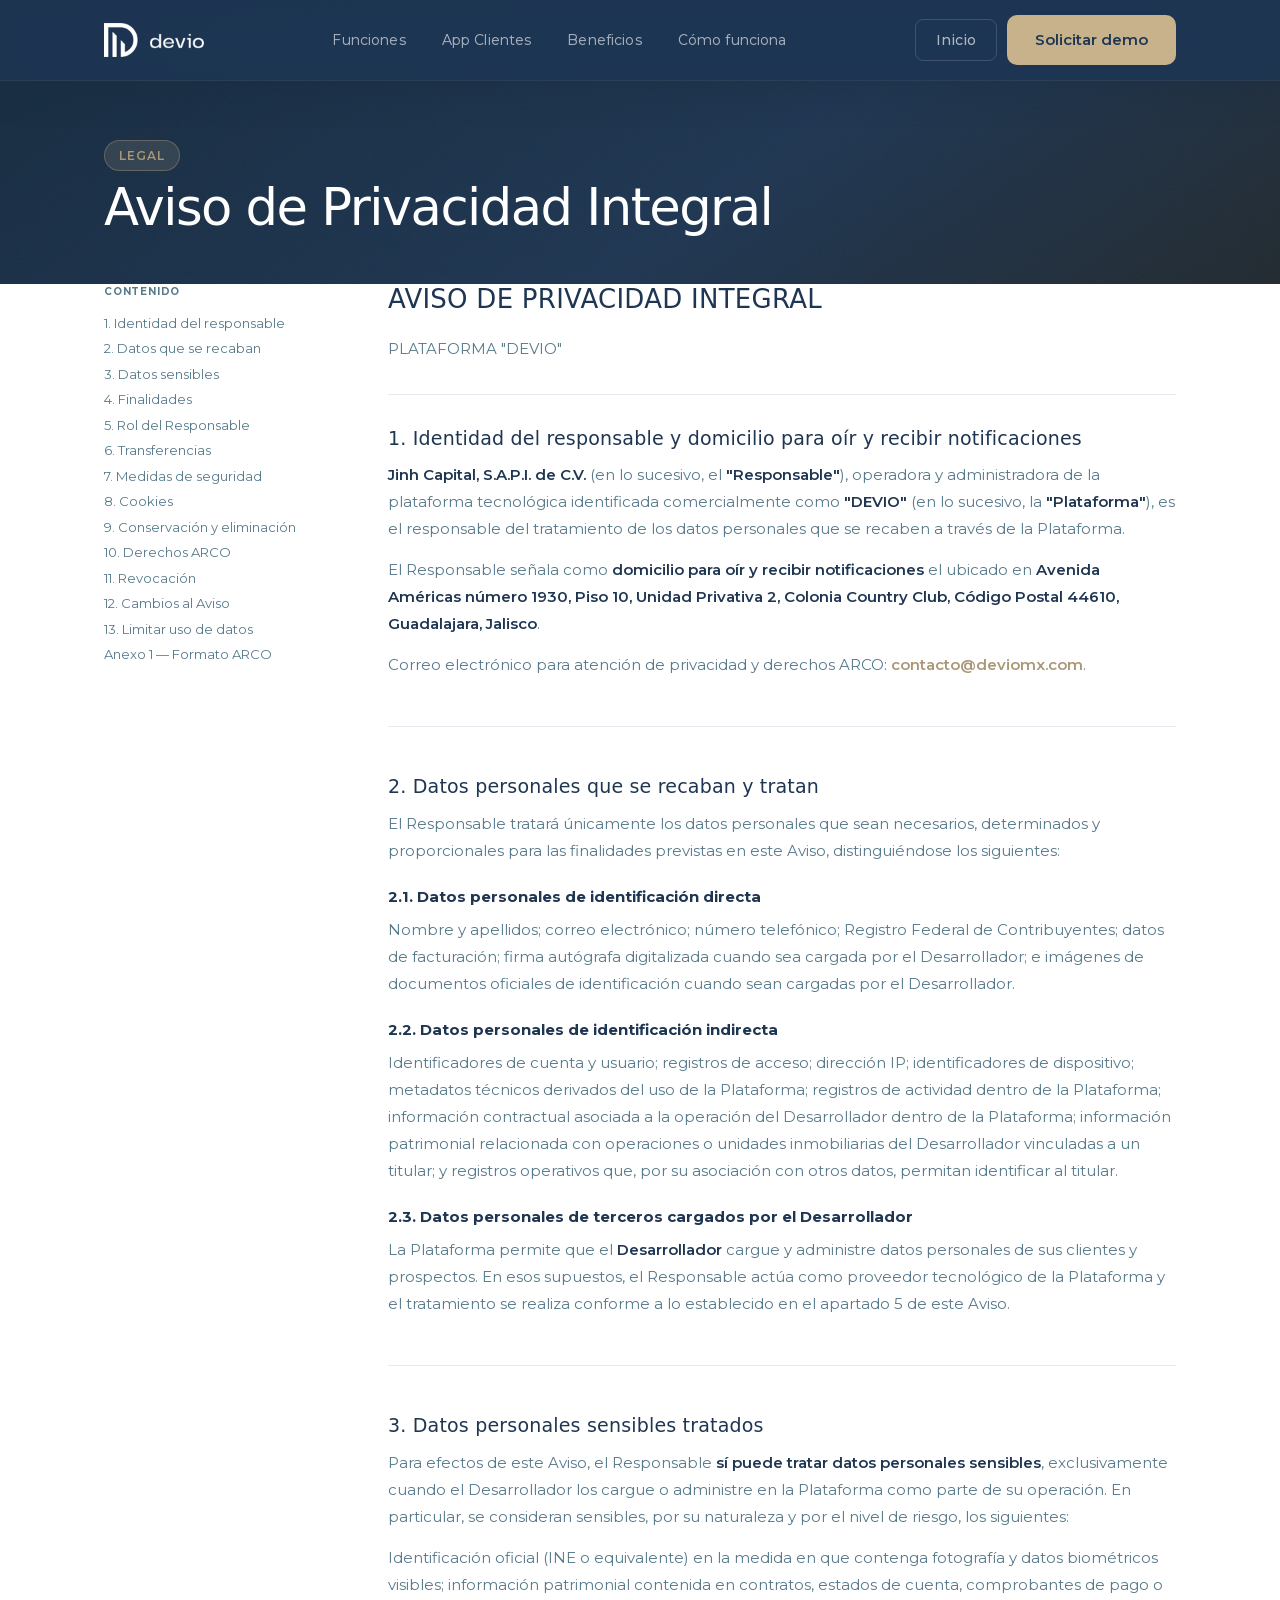
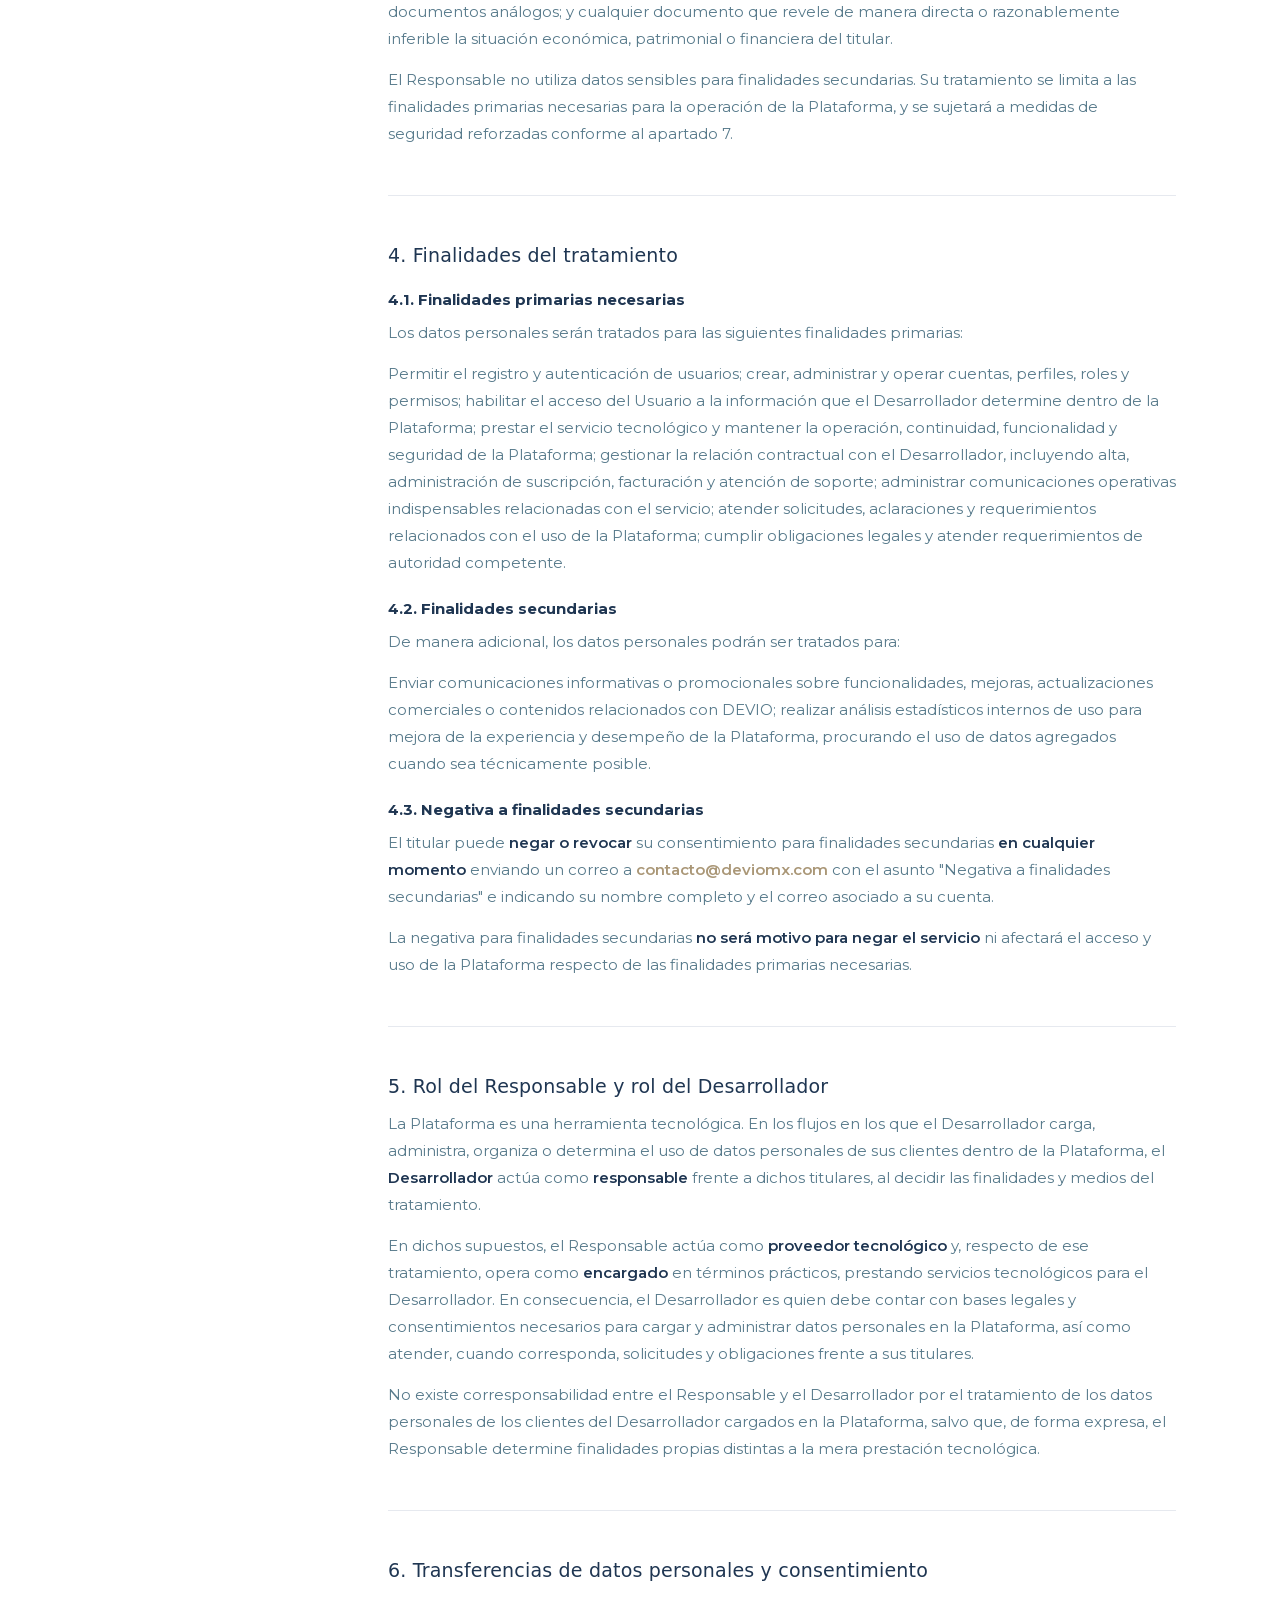
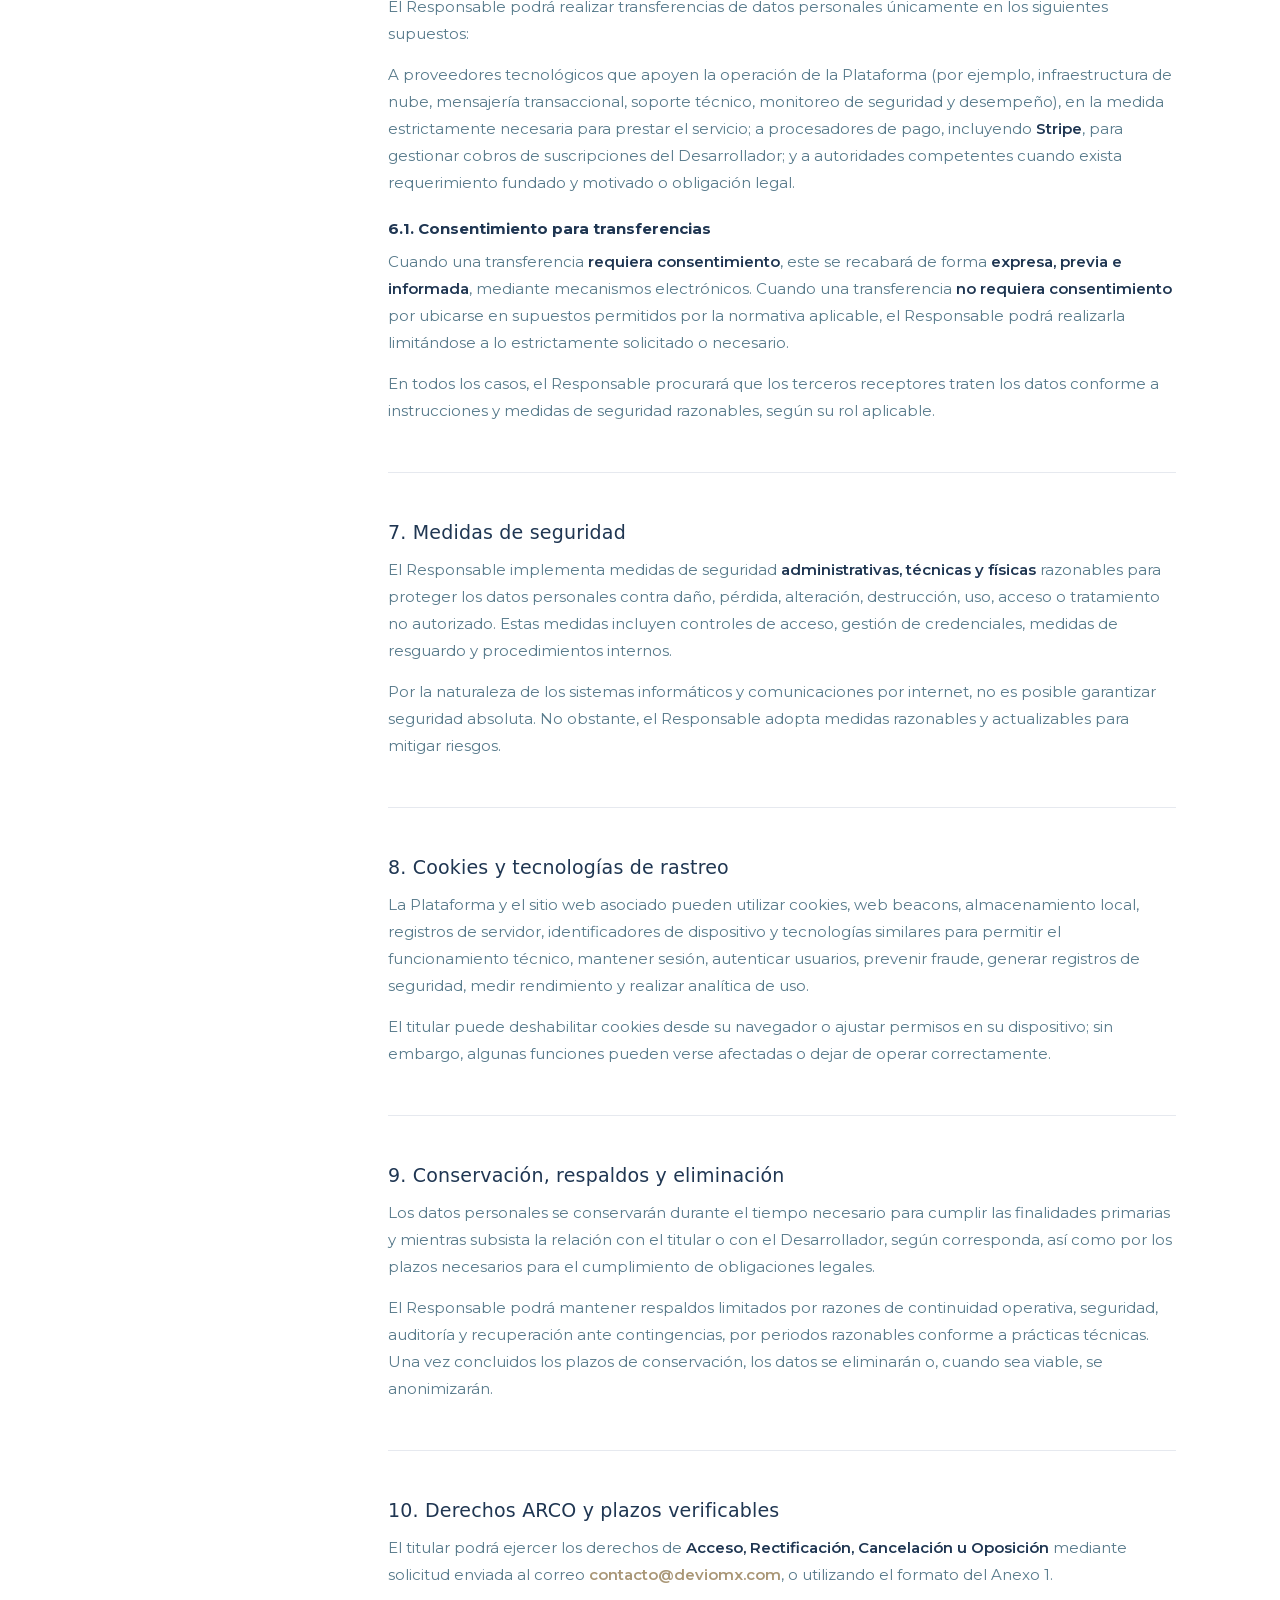
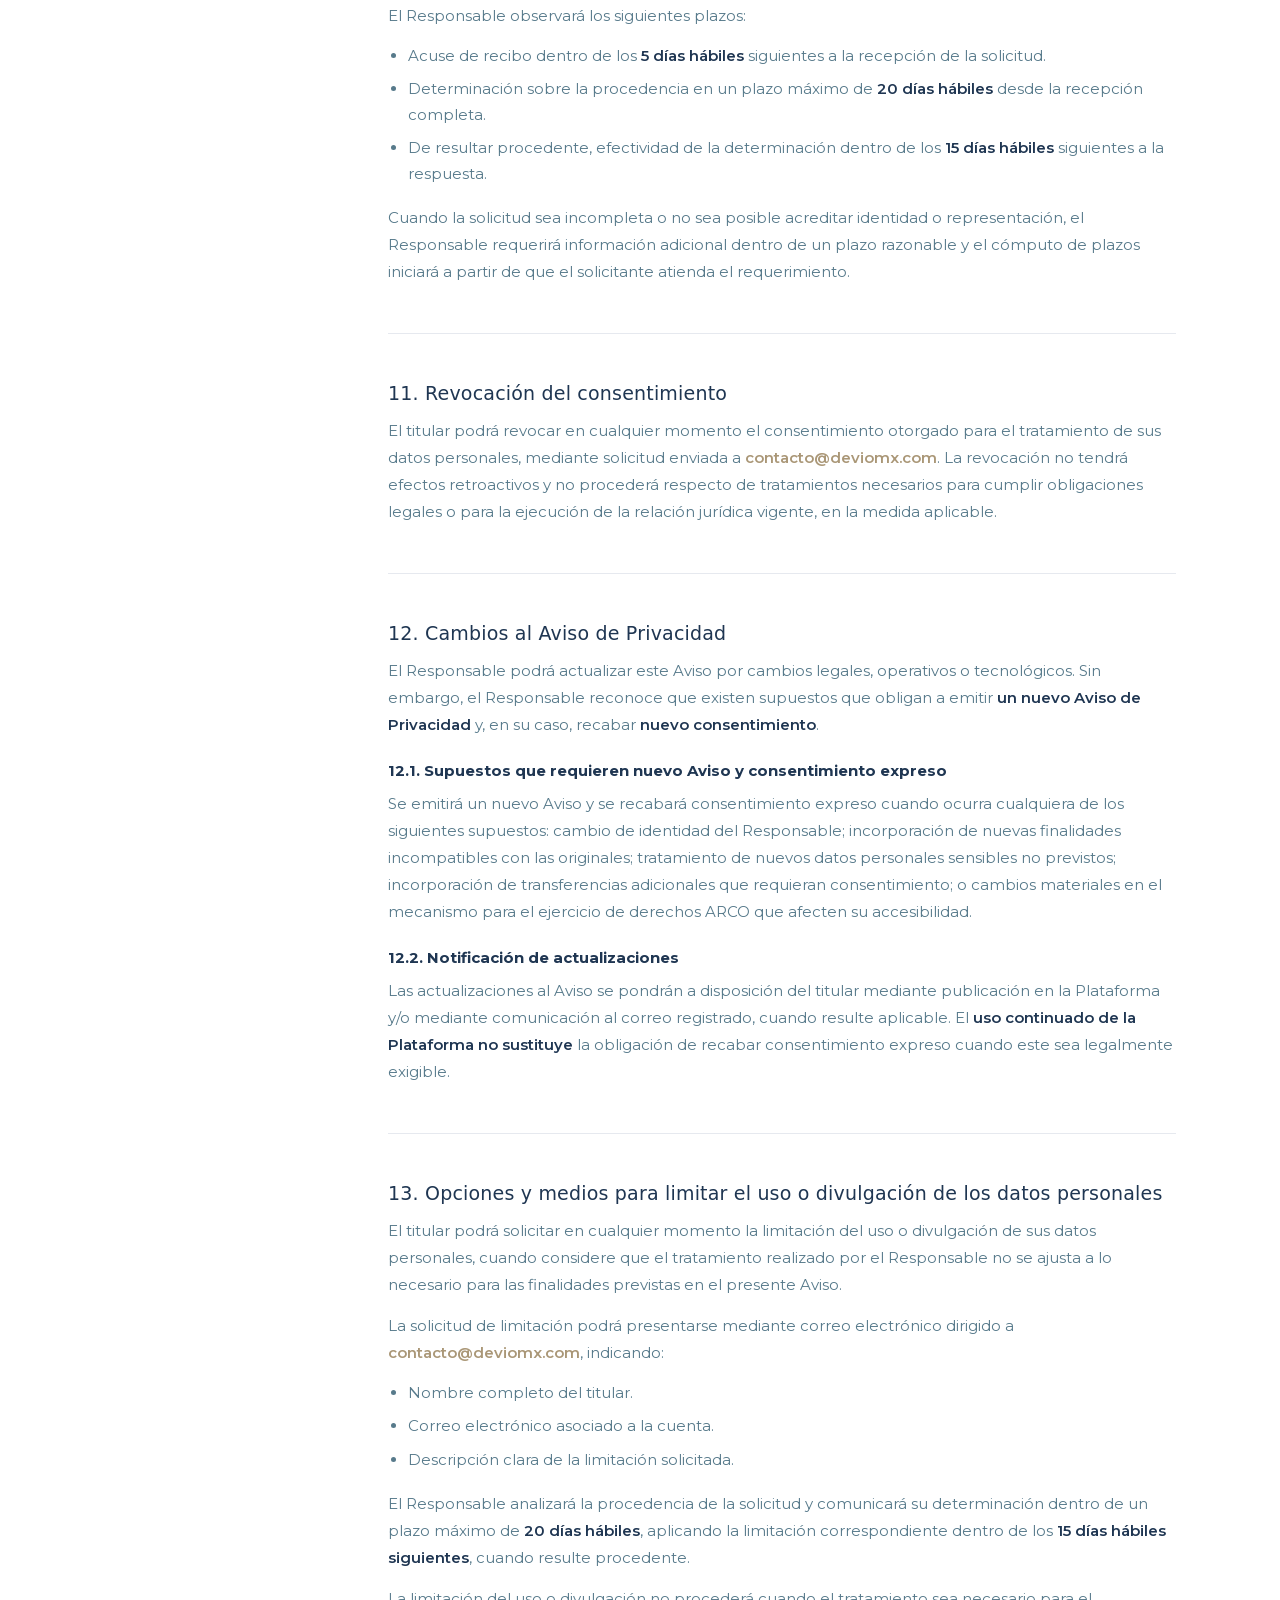
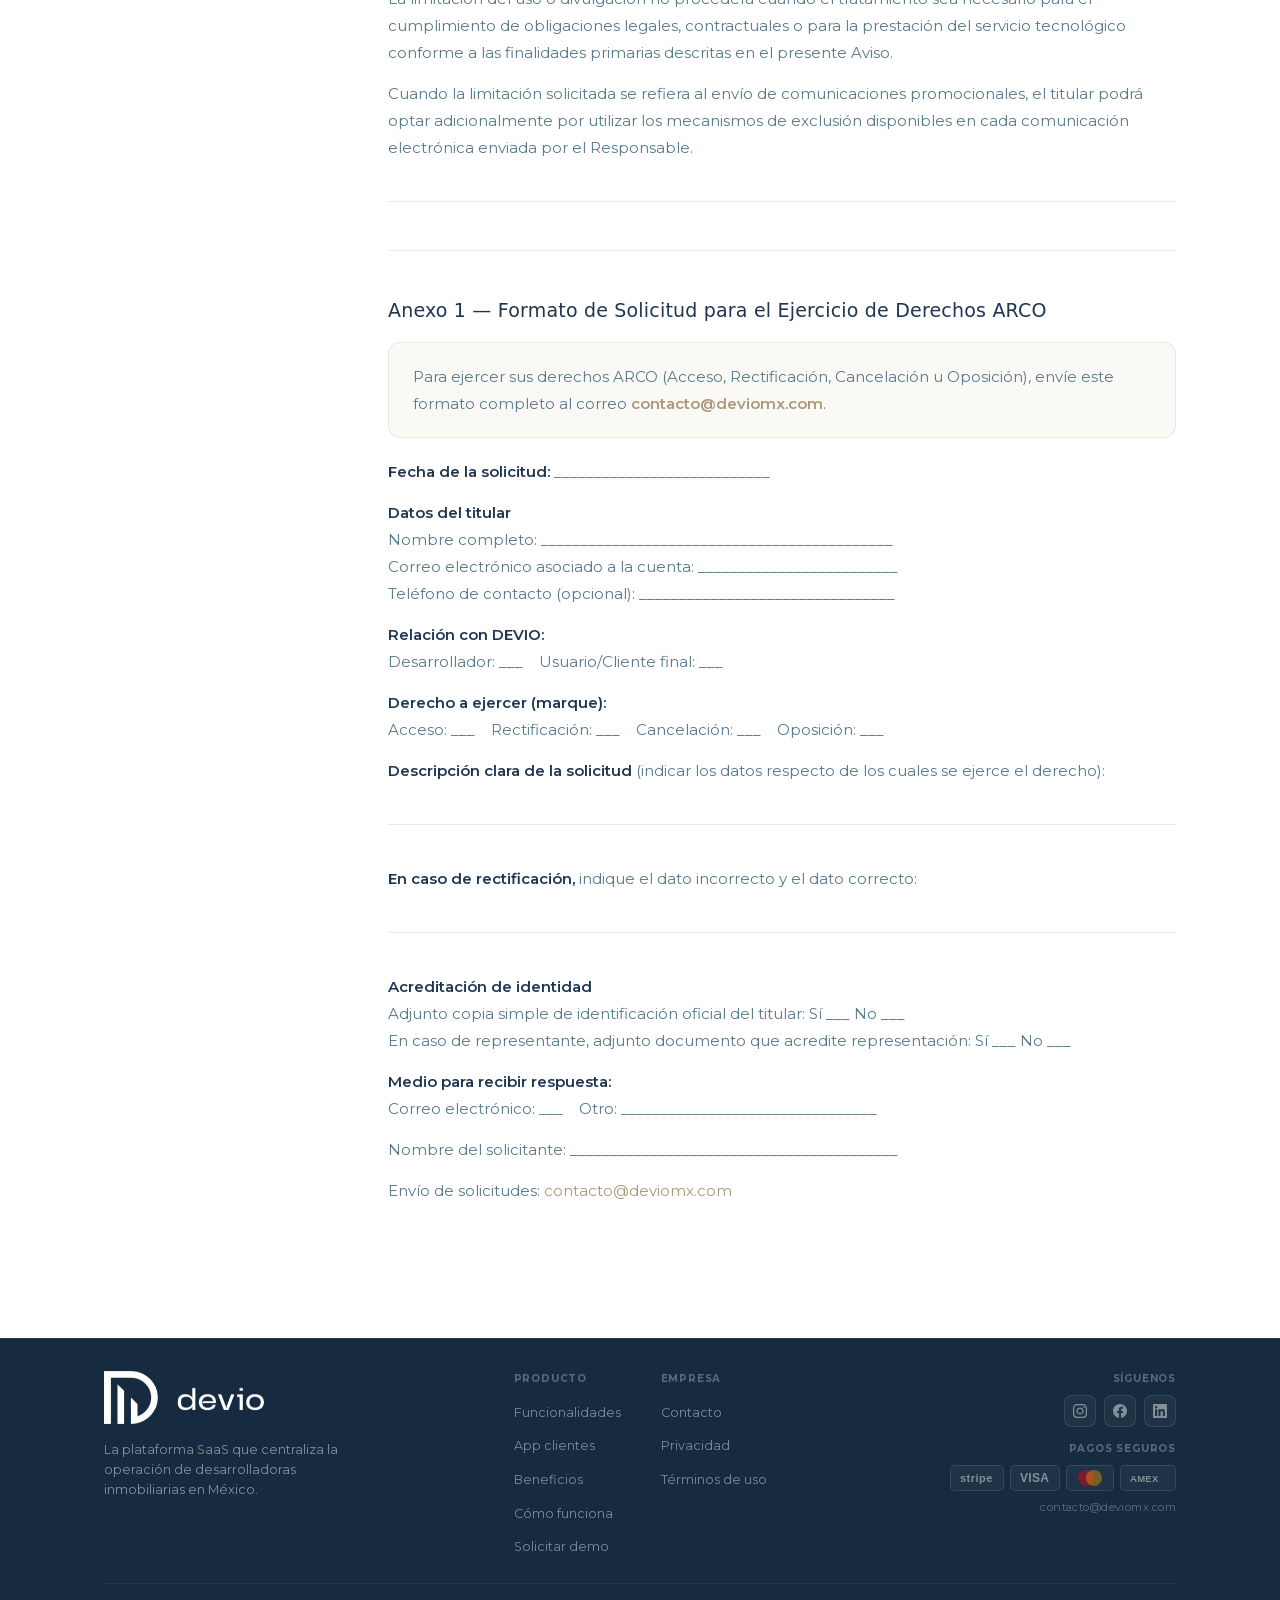
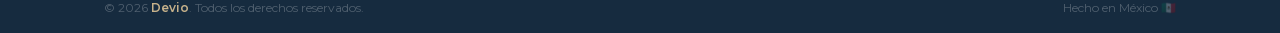
==== commit 74b43279: "Devio 2.1.0" ====
--- a/privacidad.html
+++ b/privacidad.html
@@ -7,7 +7,7 @@
   <link rel="icon" type="image/png" href="Assets/Logo/Logoazul-rounded.png" />
   <link rel="preload" href="Assets/Fonts/Montserrat-latin.woff2" as="font" type="font/woff2" crossorigin />
   <link rel="preload" href="Assets/Fonts/PowerGrotesk-Regular.woff2" as="font" type="font/woff2" crossorigin />
-  <link rel="stylesheet" href="styles.css?v=20260915-14" />
+  <link rel="stylesheet" href="styles.css?v=20260917-86" />
   <style>
     .privacy-header {
       background: linear-gradient(145deg, var(--navy-deep) 0%, var(--navy) 60%, var(--navy3) 100%);
@@ -365,6 +365,9 @@
             <a href="https://facebook.com" class="fsocial" aria-label="Facebook" target="_blank" rel="noopener">
               <svg viewBox="0 0 24 24"><path d="M24 12.073c0-6.627-5.373-12-12-12s-12 5.373-12 12c0 5.99 4.388 10.954 10.125 11.854v-8.385H7.078v-3.47h3.047V9.43c0-3.007 1.792-4.669 4.533-4.669 1.312 0 2.686.235 2.686.235v2.953H15.83c-1.491 0-1.956.925-1.956 1.874v2.25h3.328l-.532 3.47h-2.796v8.385C19.612 23.027 24 18.062 24 12.073z"/></svg>
             </a>
+            <a href="https://www.linkedin.com/company/deviomx/home/?viewAsMember=true" class="fsocial" aria-label="LinkedIn" target="_blank" rel="noopener">
+              <svg viewBox="0 0 24 24"><path d="M20.447 20.452h-3.554v-5.569c0-1.328-.027-3.037-1.852-3.037-1.853 0-2.136 1.445-2.136 2.939v5.667H9.351V9h3.414v1.561h.047c.476-.9 1.637-1.85 3.37-1.85 3.601 0 4.267 2.37 4.267 5.455v6.286zM5.337 7.433a2.062 2.062 0 110-4.124 2.062 2.062 0 010 4.124zM7.119 20.452H3.554V9h3.565v11.452zM22.225 0H1.771C.792 0 0 .774 0 1.729v20.542C0 23.227.792 24 1.771 24h20.451C23.2 24 24 23.227 24 22.271V1.729C24 .774 23.2 0 22.222 0h.003z"/></svg>
+            </a>
           </div>
         </div>
         <div class="footer-right-section">
--- a/styles.css
+++ b/styles.css
@@ -7,8 +7,7 @@
 }
 @font-face {
   font-family: 'PowerGrotesk';
-  src: url('Assets/Fonts/PowerGrotesk-Regular.woff2') format('woff2'),
-       url('Assets/Fonts/PowerGrotesk-Regular.ttf') format('truetype');
+  src: url('Assets/Fonts/PowerGrotesk-Regular.woff2') format('woff2');
   font-weight: 400;
   font-style: normal;
   font-display: swap;
@@ -632,13 +631,13 @@
   min-width: 22px;
   border-radius: 50%;
   background: rgba(var(--gold-rgb),0.15);
-  border: 1px solid rgba(var(--gold-rgb),0.3);
+  border: 1px solid rgba(var(--green-rgb),0.5);
   display: flex;
   align-items: center;
   justify-content: center;
   margin-top: 2px;
 }
-.sp-check svg { width: 12px; height: 12px; }
+.sp-check svg { width: 12px; height: 12px; stroke: var(--green); }
 .sp-text { font-size: 15px; color: rgba(var(--gray-rgb),0.8); line-height: 1.6; }
 .solution-visual {
   display: flex;
@@ -690,7 +689,6 @@
   background-size: 100% 100%, 100% 100%, 28px 28px;
   position: relative;
   overflow: hidden;
-  border-top: 1px solid rgba(var(--navy-rgb),0.07);
 }
 #features::before {
   content: '';
@@ -702,76 +700,988 @@
   pointer-events: none;
   z-index: 0;
 }
+#features::after {
+  content: '';
+  position: absolute;
+  inset: 0;
+  z-index: 0;
+  background: linear-gradient(
+    to bottom,
+    rgba(var(--white-rgb),0) 0%,
+    rgba(var(--white-rgb),0.02) 30%,
+    rgba(var(--white-rgb),0.12) 48%,
+    rgba(var(--white-rgb),0.38) 68%,
+    rgba(var(--white-rgb),0.72) 86%,
+    var(--white) 100%
+  );
+  pointer-events: none;
+}
+#features > .container {
+  position: relative;
+  z-index: 1;
+  max-width: 1240px;
+}
 .features-grid {
   display: grid;
   grid-template-columns: repeat(3, 1fr);
-  gap: 16px;
+  gap: 18px;
+}
+.features-disclaimer {
+  margin-top: 14px;
+  color: rgba(var(--navy-rgb),.48);
+  font-size: 11px;
+  line-height: 1.5;
+  text-align: center;
 }
 .feature-card {
-  border-radius: var(--radius);
-  padding: 36px 30px;
-  border: 1px solid rgba(var(--navy-rgb),0.07);
-  background: var(--white);
-  transition: border-color .35s var(--ease), box-shadow .35s var(--ease), transform .35s var(--ease);
-  position: relative;
-  overflow: hidden;
-  cursor: default;
-}
-.feature-card::before {
+  --feature-card-height: 300px;
+  min-height: var(--feature-card-height);
+  transition: transform .35s var(--ease);
+  position: relative;
+  cursor: pointer;
+  perspective: 1200px;
+  touch-action: manipulation;
+}
+.feature-card-face::before {
   content: '';
   position: absolute;
   top: 0; left: 0; right: 0;
+  z-index: 1;
   height: 2px;
   background: linear-gradient(90deg, var(--gold), var(--gold3), transparent);
   opacity: 0;
   transition: opacity .35s;
+  pointer-events: none;
 }
 .feature-card:hover {
+  transform: translateY(-2px);
+}
+.feature-card.is-flipping,
+.feature-card.is-flipping:hover { transform: none; }
+.feature-card:hover .feature-card-face {
   border-color: rgba(var(--gold-rgb),0.25);
   box-shadow: 0 4px 24px rgba(var(--navy-rgb),0.08), 0 1px 4px rgba(var(--navy-rgb),0.04);
-  transform: translateY(-2px);
-}
-.feature-card:hover::before { opacity: 1; }
-.feature-icon {
-  width: 46px; height: 46px;
-  border-radius: 12px;
-  background: rgba(var(--navy-rgb),0.05);
-  display: flex;
+}
+.feature-card:hover .feature-card-face::before { opacity: 1; }
+.feature-card-inner {
+  position: relative;
+  width: 100%;
+  min-height: var(--feature-card-height);
+  transform-style: preserve-3d;
+  -webkit-transform-style: preserve-3d;
+  transform: translateZ(0) rotateY(0deg);
+  transition: transform .58s cubic-bezier(.4, 0, .2, 1);
+  will-change: transform;
+}
+.feature-card.is-flipped .feature-card-inner { transform: translateZ(0) rotateY(180deg); }
+.feature-card-face {
+  position: absolute;
+  inset: 0;
+  display: flex;
+  flex-direction: column;
+  justify-content: center;
+  padding: 30px;
+  overflow: hidden;
+  border: 1px solid rgba(var(--navy-rgb),0.07);
+  border-radius: var(--radius);
+  background: rgba(var(--navy-rgb),0.028);
+  box-shadow: 0 1px 4px rgba(var(--navy-rgb),0.025);
+  backface-visibility: hidden;
+  -webkit-backface-visibility: hidden;
+  transform: rotateY(0deg) translateZ(1px);
+  contain: paint;
+  transition: border-color .35s var(--ease), box-shadow .35s var(--ease);
+}
+.feature-card.is-flipped .feature-card-front { pointer-events: none; }
+.feature-card:not(.is-flipped) .feature-card-back { pointer-events: none; }
+.feature-card.is-flipping .feature-card-mockup,
+.feature-card.is-flipping .analytics-mockup,
+.feature-card.is-flipping .mobile-feature-phone {
+  filter: none;
+  transition: none;
+}
+.feature-card-front {
+  display: grid;
+  grid-template-rows: minmax(0, 1fr) auto;
+  gap: 10px;
+  align-items: center;
+  justify-items: center;
+  justify-content: initial;
+  padding: 12px 18px;
+  text-align: center;
+}
+.feature-card-mockup {
+  display: block;
+  width: min(310px, 90%);
+  max-width: 100%;
+  max-height: 100%;
+  height: auto;
+  margin-bottom: 0;
+  filter: drop-shadow(0 7px 12px rgba(var(--navy-rgb),0.10));
+  transition: transform .35s var(--ease);
+}
+.feature-card-mockup--payments {
+  position: relative;
+  width: min(320px, 92%);
+  aspect-ratio: 1035 / 727;
+  overflow: hidden;
+  border-radius: 10px;
+}
+.inventory-mockup {
+  position: relative;
+  aspect-ratio: 768 / 454;
+  overflow: hidden;
+  border-radius: 10px;
+}
+.inventory-mockup > img {
+  display: block;
+  width: 100%;
+  height: 100%;
+}
+.inventory-row-hotspot {
+  position: absolute;
+  left: 1.1%;
+  z-index: 3;
+  width: 97.8%;
+  height: 12.6%;
+  border: 1px solid transparent;
+  border-radius: 6px;
+  background: transparent;
+  cursor: pointer;
+  transition: background-color .55s var(--ease), border-color .55s var(--ease), transform .55s var(--ease);
+}
+.inventory-row-hotspot:nth-of-type(1) { top: 29%; }
+.inventory-row-hotspot:nth-of-type(2) { top: 42.6%; }
+.inventory-row-hotspot:nth-of-type(3) { top: 56.2%; }
+.inventory-row-hotspot:nth-of-type(4) { top: 69.8%; }
+.inventory-row-hotspot:nth-of-type(5) { top: 83.4%; }
+.inventory-row-hotspot:hover {
+  border-color: rgba(var(--gold-rgb),0.42) !important;
+  background: rgba(var(--gold-rgb),0.15) !important;
+  clip-path: inset(0) !important;
+  opacity: 1 !important;
+  transform: none !important;
+}
+.inventory-total-hotspot {
+  position: absolute;
+  top: 3.7%;
+  right: 3%;
+  z-index: 3;
+  width: 23%;
+  height: 12.2%;
+  border: 1px solid transparent;
+  border-radius: 6px;
+  background: transparent;
+  cursor: default;
+  transition: background-color .55s var(--ease), border-color .55s var(--ease), box-shadow .55s var(--ease), transform .55s var(--ease);
+}
+.inventory-total-hotspot:hover {
+  border-color: rgba(var(--gold-rgb),0.55);
+  background: rgba(var(--gold-rgb),0.10);
+  box-shadow: 0 4px 12px rgba(var(--navy-rgb),0.10);
+  transform: none;
+}
+.feature-card--inventory.is-inventory-animated .inventory-row-hotspot {
+  animation: inventory-row-reveal 4.6s var(--ease) var(--inventory-delay) backwards;
+}
+.feature-card--inventory.is-inventory-animated .inventory-total-hotspot {
+  animation: inventory-total-focus 3.8s var(--ease) 500ms backwards;
+}
+.payments-mockup > img {
+  display: block;
+  width: 100%;
+  height: 100%;
+}
+.payments-mockup::after {
+  content: '';
+  position: absolute;
+  inset: -30% auto -30% -45%;
+  z-index: 2;
+  width: 24%;
+  background: linear-gradient(90deg, transparent, rgba(var(--white-rgb),0.62), transparent);
+  transform: skewX(-18deg) translateX(0);
+  pointer-events: none;
+}
+.payment-row-hotspot {
+  position: absolute;
+  left: 5.2%;
+  z-index: 3;
+  width: 89.6%;
+  height: 14.2%;
+  border: 1px solid transparent;
+  border-radius: 6px;
+  background: transparent;
+  cursor: pointer;
+  transition: background-color .55s var(--ease), border-color .55s var(--ease), transform .55s var(--ease);
+}
+.payment-row-hotspot:nth-of-type(1) { top: 36.2%; }
+.payment-row-hotspot:nth-of-type(2) { top: 50.8%; }
+.payment-row-hotspot:nth-of-type(3) { top: 65.4%; }
+.payment-row-hotspot:hover {
+  border-color: rgba(var(--gold-rgb),0.42) !important;
+  background: rgba(var(--gold-rgb),0.15) !important;
+  transform: none !important;
+}
+.payment-history-hotspot {
+  position: absolute;
+  top: 10.2%;
+  right: 5.5%;
+  z-index: 3;
+  width: 19.8%;
+  height: 8.6%;
+  border: 1px solid transparent;
+  border-radius: 5px;
+  background: transparent;
+  cursor: default;
+  transition: background-color .55s var(--ease), border-color .55s var(--ease), box-shadow .55s var(--ease), transform .55s var(--ease);
+}
+.payment-history-hotspot:hover {
+  border-color: rgba(var(--gold-rgb),0.72);
+  background: rgba(var(--navy-rgb),0.09);
+  box-shadow: 0 4px 12px rgba(var(--navy-rgb),0.12), inset 0 0 0 1px rgba(var(--white-rgb),0.22);
+  transform: none;
+}
+.feature-card--payments.is-payments-animated .payments-mockup::after {
+  animation: payment-mockup-sheen 3.6s var(--ease) 150ms both;
+}
+.feature-card--payments.is-payments-animated .payment-row-hotspot {
+  animation: payment-row-attention 3s ease var(--payment-delay) backwards;
+}
+.feature-card:hover .feature-card-mockup { transform: scale(1.025); }
+.construction-progress-mockup {
+  position: relative;
+  width: min(355px, 96%);
+  max-width: 100%;
+  aspect-ratio: 1597 / 985;
+  margin: auto;
+}
+.construction-progress-piece {
+  position: absolute;
+  inset: 0;
+  display: block;
+  width: 100%;
+  height: 100%;
+  object-fit: contain;
+}
+.construction-progress-piece {
+  z-index: var(--piece-z, 1);
+  clip-path: var(--piece-clip);
+  -webkit-clip-path: var(--piece-clip);
+  transform: translateZ(0) scale(1);
+  transform-origin: var(--piece-origin);
+  cursor: pointer;
+  transition: transform .32s var(--ease);
+}
+.construction-progress-piece:hover {
+  z-index: 8;
+  transform: translateZ(0) scale(1.035);
+}
+.feature-card--progress.is-progress-animated .construction-progress-piece {
+  animation: construction-piece-reveal 1.05s var(--ease) var(--piece-delay) backwards;
+}
+.feature-card--progress.is-flipping .construction-progress-piece,
+.feature-card--progress.is-flipped .construction-progress-piece {
+  animation-play-state: paused;
+}
+.marketplace-mockup {
+  position: relative;
+  width: min(355px, 96%);
+  max-width: 100%;
+  aspect-ratio: 1597 / 985;
+  margin: auto;
+  filter: drop-shadow(0 7px 12px rgba(var(--navy-rgb),0.10));
+  transition: transform .35s var(--ease);
+}
+.marketplace-mockup > img {
+  display: block;
+  width: 100%;
+  height: 100%;
+  object-fit: contain;
+}
+.feature-card--marketplace:hover .marketplace-mockup { transform: scale(1.018); }
+.feature-card--marketplace.is-flipping:hover .marketplace-mockup,
+.feature-card--marketplace.is-flipped .marketplace-mockup { transform: none; }
+.marketplace-marker {
+  position: absolute;
+  z-index: 3;
+  width: 7.2%;
+  aspect-ratio: 1;
+  padding: 0;
+  border: 0;
+  border-radius: 50%;
+  background: transparent;
+  transform: translate(-50%, -50%);
+  cursor: pointer;
+}
+.marketplace-marker--main { top: 40.8%; left: 33.8%; }
+.marketplace-marker--left { top: 61.2%; left: 15.2%; }
+.marketplace-marker--right { top: 63%; left: 49%; }
+.marketplace-marker::before,
+.marketplace-marker::after {
+  content: '';
+  position: absolute;
+  border-radius: 50%;
+  pointer-events: none;
+}
+.marketplace-marker::before {
+  inset: 39%;
+  background: var(--white);
+  box-shadow: 0 0 0 1px rgba(var(--navy-rgb),.18);
+}
+.marketplace-marker::after {
+  inset: 18%;
+  border: 1px solid rgba(var(--gold-rgb),.75);
+  opacity: 0;
+}
+.marketplace-marker:hover::before,
+.marketplace-marker[aria-expanded="true"]::before {
+  background: var(--gold);
+  box-shadow: 0 0 0 2px rgba(var(--white-rgb),.9), 0 2px 7px rgba(var(--navy-rgb),.25);
+}
+.marketplace-marker:focus-visible {
+  outline: 2px solid var(--gold);
+  outline-offset: -4px;
+}
+.feature-card--marketplace.is-marketplace-animated .marketplace-marker {
+  animation: marketplace-marker-breathe 2.8s var(--ease) var(--marker-delay) 3 both;
+}
+.feature-card--marketplace.is-marketplace-animated .marketplace-marker::after {
+  animation: marketplace-marker-pulse 2.8s var(--ease) var(--marker-delay) 3 both;
+}
+.marketplace-property-popover {
+  position: absolute;
+  z-index: 8;
+  display: flex;
+  width: 31%;
+  min-width: 98px;
+  flex-direction: column;
+  gap: 2px;
+  padding: 7px 8px;
+  border: 1px solid rgba(var(--navy-rgb),.1);
+  border-radius: 8px;
+  background: rgba(var(--white-rgb),.97);
+  box-shadow: 0 8px 20px rgba(var(--navy-rgb),.17);
+  color: var(--navy);
+  text-align: left;
+  pointer-events: none;
+  animation: marketplace-property-in .25s var(--ease) both;
+}
+.marketplace-property-popover[hidden] { display: none; }
+.marketplace-property-popover.is-main { top: 27%; left: 37%; }
+.marketplace-property-popover.is-left { top: 42%; left: 4.5%; }
+.marketplace-property-popover.is-right { top: 43%; left: 39%; }
+.marketplace-property-type {
+  align-self: flex-start;
+  padding: 2px 4px;
+  border-radius: 999px;
+  background: rgba(var(--gold-rgb),.2);
+  color: var(--gold2);
+  font-size: 5.5px;
+  font-weight: 800;
+  line-height: 1;
+  text-transform: uppercase;
+  letter-spacing: .06em;
+}
+.marketplace-property-name {
+  overflow: hidden;
+  font-size: 7.5px;
+  line-height: 1.15;
+  text-overflow: ellipsis;
+  white-space: nowrap;
+}
+.marketplace-property-meta {
+  color: var(--text-muted);
+  font-size: 6.2px;
+  line-height: 1.2;
+}
+.marketplace-property-price {
+  color: var(--navy);
+  font-size: 6.8px;
+  font-weight: 750;
+  line-height: 1.2;
+}
+.marketplace-filter-control {
+  position: absolute;
+  top: 18.2%;
+  left: 33.7%;
+  z-index: 7;
+  width: 20.8%;
+}
+.marketplace-filter {
+  display: flex;
+  width: 100%;
+  min-height: 21px;
   align-items: center;
   justify-content: center;
-  margin-bottom: 20px;
+  gap: 4px;
+  padding: 3px 5px;
+  border: 0;
+  border-radius: 999px;
+  background: var(--navy);
+  color: var(--white);
+  box-shadow: 0 2px 6px rgba(var(--navy-rgb),.15);
+  font-family: inherit;
+  font-size: clamp(5.6px, .46vw, 7px);
+  font-weight: 650;
+  line-height: 1;
+  white-space: nowrap;
+  cursor: pointer;
+}
+.marketplace-filter-label {
+  min-width: 0;
+  overflow: hidden;
+  text-overflow: ellipsis;
+}
+.marketplace-filter svg {
+  width: 6px;
+  min-width: 6px;
+  fill: none;
+  stroke: currentColor;
+  stroke-width: 1.6;
+  transition: transform .25s var(--ease);
+}
+.marketplace-filter[aria-expanded="true"] svg { transform: rotate(180deg); }
+.marketplace-filter:focus-visible {
+  outline: 2px solid var(--gold);
+  outline-offset: 1px;
+}
+.marketplace-filter-menu {
+  position: absolute;
+  top: calc(100% + 4px);
+  left: 0;
+  z-index: 9;
+  width: max(100%, 108px);
+  padding: 4px;
+  overflow: hidden;
+  border: 1px solid rgba(var(--navy-rgb),.1);
+  border-radius: 8px;
+  background: rgba(var(--white-rgb),.98);
+  box-shadow: 0 9px 20px rgba(var(--navy-rgb),.18);
+}
+.marketplace-filter-menu button {
+  display: block;
+  width: 100%;
+  padding: 5px 7px;
+  border: 0;
+  border-radius: 5px;
+  background: transparent;
+  color: var(--navy);
+  font-family: inherit;
+  font-size: 8px;
+  font-weight: 600;
+  line-height: 1.15;
+  text-align: left;
+  cursor: pointer;
+}
+.marketplace-filter-menu button:hover,
+.marketplace-filter-menu button:focus-visible,
+.marketplace-filter-menu button[aria-selected="true"] {
+  outline: none;
+  background: rgba(var(--gold-rgb),.18);
+}
+.feature-card--marketplace.is-flipping .marketplace-marker,
+.feature-card--marketplace.is-flipped .marketplace-marker { animation-play-state: paused; }
+
+@keyframes marketplace-marker-breathe {
+  0%, 100% { transform: translate(-50%, -50%) scale(1); }
+  36% { transform: translate(-50%, calc(-50% - 3px)) scale(1.16); }
+  62% { transform: translate(-50%, -50%) scale(.96); }
+}
+@keyframes marketplace-marker-pulse {
+  0%, 22% { opacity: 0; transform: scale(.45); }
+  44% { opacity: .9; }
+  78%, 100% { opacity: 0; transform: scale(1.9); }
+}
+@keyframes marketplace-property-in {
+  from { opacity: 0; transform: translateY(4px) scale(.96); }
+  to { opacity: 1; transform: translateY(0) scale(1); }
+}
+.analytics-mockup {
+  position: relative;
+  left: 0;
+  width: min(360px, 94%);
+  max-width: 100%;
+  max-height: 100%;
+  aspect-ratio: 1392 / 824;
+  margin-bottom: 0;
+  filter: drop-shadow(0 7px 12px rgba(var(--navy-rgb),0.10));
+  transition: transform .35s var(--ease);
+}
+.analytics-mockup > img,
+.analytics-mockup-animation {
+  display: block;
+  width: 100%;
+  height: 100%;
+}
+.analytics-mockup-animation {
+  position: absolute;
+  inset: 0;
+  overflow: visible;
+  pointer-events: none;
+}
+.analytics-interactions {
+  position: absolute;
+  inset: 0;
+  z-index: 4;
+  pointer-events: none;
+}
+.analytics-export-hotspot,
+.analytics-bar-hotspot {
+  position: absolute;
+  pointer-events: auto;
+}
+.analytics-export-hotspot {
+  top: 8.2%;
+  width: 11.5%;
+  height: 8.7%;
+  border: 1px solid transparent;
+  border-radius: 5px;
+  background: transparent;
+  cursor: default;
+  transition: background-color .48s var(--ease), border-color .48s var(--ease), box-shadow .48s var(--ease), transform .48s var(--ease);
+}
+.analytics-export-hotspot--pdf { left: 70.6%; }
+.analytics-export-hotspot--excel { left: 83.6%; width: 12.3%; }
+.analytics-export-hotspot--pdf:hover {
+  border-color: rgba(var(--gold-rgb),0.68);
+  background: rgba(var(--gold-rgb),0.15);
+  box-shadow: 0 4px 11px rgba(var(--navy-rgb),0.11), inset 0 0 0 1px rgba(var(--white-rgb),0.26);
+  transform: none;
+}
+.analytics-export-hotspot--excel:hover {
+  border-color: rgba(67,143,62,0.52);
+  background: rgba(67,143,62,0.13);
+  box-shadow: 0 4px 11px rgba(var(--navy-rgb),0.11), inset 0 0 0 1px rgba(var(--white-rgb),0.26);
+  transform: none;
+}
+.analytics-bar-hotspot {
+  left: var(--bar-left);
+  top: var(--bar-top);
+  width: 3.16%;
+  height: var(--bar-height);
+  min-width: 7px;
+  border-radius: 3px 3px 1px 1px;
+  cursor: default;
+  transition: background-color .32s var(--ease), box-shadow .32s var(--ease), transform .32s var(--ease);
+}
+.analytics-bar-hotspot--sales:hover {
+  background: rgba(var(--navy-rgb),0.13);
+  box-shadow: inset 0 0 0 1px rgba(var(--navy-rgb),0.25);
+  transform: none;
+}
+.analytics-bar-hotspot--collection { width: 3.02%; }
+.analytics-bar-hotspot--collection:hover {
+  background: rgba(var(--gold-rgb),0.18);
+  box-shadow: inset 0 0 0 1px rgba(var(--gold-rgb),0.42);
+  transform: none;
+}
+.analytics-bar-hotspot::after {
+  content: attr(data-tooltip);
+  position: absolute;
+  left: 50%;
+  bottom: calc(100% + 3px);
+  z-index: 2;
+  padding: 3px 5px;
+  border-radius: 4px;
+  box-shadow: 0 4px 10px rgba(var(--navy-rgb),0.18);
+  color: var(--white);
+  font-family: 'Montserrat', system-ui, sans-serif;
+  font-size: 7px;
+  font-weight: 700;
+  line-height: 1;
+  white-space: nowrap;
+  opacity: 0;
+  transform: translate(-50%, 4px) scale(.94);
+  transform-origin: center bottom;
+  pointer-events: none;
+  transition: opacity .24s ease, transform .34s var(--ease);
+}
+.analytics-bar-hotspot--sales::after { background: var(--navy); }
+.analytics-bar-hotspot--collection::after {
+  color: var(--navy-deep);
+  background: var(--gold);
+}
+.analytics-bar-hotspot:hover::after {
+  opacity: 1;
+  transform: translate(-50%, 0) scale(1);
+}
+.feature-card:hover .analytics-mockup { transform: scale(1.025); }
+.analytics-number-cover,
+.analytics-bar-mask,
+.analytics-ring-cover { fill: #fff; }
+.analytics-units-cover { fill: #f3f5f9; }
+.analytics-count {
+  fill: #04072c;
+  font-family: 'Montserrat', system-ui, sans-serif;
+  font-weight: 750;
+  font-variant-numeric: tabular-nums;
+}
+.analytics-count--metric { font-size: 57px; }
+.analytics-count--percent { font-size: 47px; }
+.analytics-count--units { font-size: 54px; }
+.analytics-bar-mask {
+  transform-box: fill-box;
+  transform-origin: top;
+  transition: transform 4.8s cubic-bezier(.45, 0, .25, 1) var(--bar-delay);
+}
+.analytics-ring-base,
+.analytics-ring-progress {
+  fill: none;
+  stroke-width: 27px;
+}
+.analytics-ring-base { stroke: #d4b575; }
+.analytics-ring-progress {
+  stroke: #438f3e;
+  stroke-dasharray: 527.79;
+  stroke-dashoffset: 527.79;
+  stroke-linecap: butt;
+  transform: rotate(-90deg);
+  transform-origin: 1204px 614px;
+  transition: stroke-dashoffset 5.2s cubic-bezier(.45, 0, .25, 1) 160ms;
+}
+.feature-card--analytics.is-dashboard-animated .analytics-bar-mask { transform: scaleY(0); }
+.feature-card--analytics.is-dashboard-animated .analytics-ring-progress { stroke-dashoffset: 95; }
+.feature-card--analytics.is-dashboard-resetting .analytics-bar-mask {
+  transform: scaleY(1);
+  transition: none;
+}
+.feature-card--analytics.is-dashboard-resetting .analytics-ring-progress {
+  stroke-dashoffset: 527.79;
+  transition: none;
+}
+.mobile-feature-phone {
+  position: relative;
+  width: min(172px, 60%);
+  max-width: 100%;
+  max-height: 100%;
+  aspect-ratio: 2 / 3;
+  isolation: isolate;
+  filter: drop-shadow(0 8px 14px rgba(var(--navy-rgb),0.13));
+  transform: translateZ(0);
+  transition: transform .35s var(--ease), filter .35s var(--ease);
+}
+.feature-card--mobile:hover .mobile-feature-phone { transform: translateZ(0) scale(1.018); }
+.mobile-feature-phone-base,
+.mobile-feature-splash,
+.mobile-feature-screens,
+.mobile-feature-screen {
+  position: absolute;
+  inset: 0;
+  width: 100%;
+  height: 100%;
+}
+.mobile-feature-phone-base {
+  z-index: 0;
+  display: block;
+  object-fit: contain;
+  pointer-events: none;
+}
+.mobile-feature-splash {
+  z-index: 2;
+  display: block;
+  object-fit: contain;
+  clip-path: inset(5.3% 18.5% 5.8% 18.5% round 14px);
+  -webkit-clip-path: inset(5.3% 18.5% 5.8% 18.5% round 14px);
+  opacity: 0;
+  pointer-events: none;
+}
+.feature-card--mobile.is-mobile-first-pending .mobile-feature-splash { opacity: 1; }
+.mobile-feature-screens {
+  z-index: 1;
+  overflow: hidden;
+  clip-path: inset(5.3% 18.5% 5.8% 18.5% round 14px);
+  -webkit-clip-path: inset(5.3% 18.5% 5.8% 18.5% round 14px);
+  isolation: isolate;
+}
+.mobile-feature-screens::after {
+  content: '';
+  position: absolute;
+  inset: 0;
+  z-index: 3;
+  clip-path: inset(5.3% 18.5% 5.8% 18.5% round 14px);
+  -webkit-clip-path: inset(5.3% 18.5% 5.8% 18.5% round 14px);
+  background: linear-gradient(108deg, transparent 38%, rgba(var(--white-rgb),.5) 49%, transparent 61%);
+  background-position: 165% 0;
+  background-size: 260% 100%;
+  opacity: 0;
+  pointer-events: none;
+}
+.mobile-feature-screen {
+  display: block;
+  object-fit: contain;
+  opacity: 0;
+  visibility: hidden;
+  backface-visibility: hidden;
+  -webkit-backface-visibility: hidden;
+  pointer-events: none;
+  transition: opacity .26s ease;
+}
+.mobile-feature-screen.is-active {
+  z-index: 2;
+  opacity: 1;
+  visibility: visible;
+}
+.mobile-feature-screen--home { display: none; }
+.feature-card--mobile.is-mobile-animated .mobile-feature-screens::after {
+  animation: mobile-glass-sheen 1.65s var(--ease) 480ms both;
+}
+.feature-card--mobile.is-mobile-animated .mobile-feature-screen.is-active:not(.mobile-feature-screen--home) {
+  animation: mobile-screen-enter .95s var(--ease) 160ms backwards;
+}
+.feature-card--mobile.is-mobile-animated .mobile-feature-control--account {
+  animation: mobile-control-hint 1.35s var(--ease) 850ms backwards;
+}
+.feature-card--mobile.is-mobile-animated .mobile-feature-control--progress {
+  animation: mobile-control-hint 1.35s var(--ease) 1120ms backwards;
+}
+.feature-card--mobile.is-mobile-animated .mobile-feature-control--documents {
+  animation: mobile-control-hint 1.35s var(--ease) 1390ms backwards;
+}
+.feature-card--mobile.is-mobile-animated.is-mobile-first-load .mobile-feature-phone {
+  animation: mobile-phone-enter 1.8s var(--ease) backwards;
+}
+.feature-card--mobile.is-mobile-animated.is-mobile-first-load .mobile-feature-splash {
+  animation: mobile-logo-intro 3.7s ease both;
+}
+.feature-card--mobile.is-mobile-animated.is-mobile-first-load .mobile-feature-screens::after {
+  animation: mobile-glass-sheen 1.8s var(--ease) 3.05s both;
+}
+.feature-card--mobile.is-mobile-animated.is-mobile-first-load .mobile-feature-control--account {
+  animation: mobile-control-hint-yellow 1.55s var(--ease) 3.75s backwards;
+  pointer-events: none;
+}
+.feature-card--mobile.is-mobile-animated.is-mobile-first-load .mobile-feature-control--progress {
+  animation: mobile-control-hint-yellow 1.55s var(--ease) 4.25s backwards;
+  pointer-events: none;
+}
+.feature-card--mobile.is-mobile-animated.is-mobile-first-load .mobile-feature-control--documents {
+  animation: mobile-control-hint-yellow 1.55s var(--ease) 4.75s backwards;
+  pointer-events: none;
+}
+.feature-card--mobile.is-flipping .mobile-feature-phone,
+.feature-card--mobile.is-flipping .mobile-feature-splash,
+.feature-card--mobile.is-flipping .mobile-feature-screens::after,
+.feature-card--mobile.is-flipping .mobile-feature-screen,
+.feature-card--mobile.is-flipping .mobile-feature-control,
+.feature-card--mobile.is-flipped .mobile-feature-phone,
+.feature-card--mobile.is-flipped .mobile-feature-splash,
+.feature-card--mobile.is-flipped .mobile-feature-screens::after,
+.feature-card--mobile.is-flipped .mobile-feature-screen,
+.feature-card--mobile.is-flipped .mobile-feature-control {
+  animation-play-state: paused;
+}
+.mobile-feature-home-controls {
+  position: absolute;
+  inset: 0;
+  z-index: 3;
+  pointer-events: none;
+}
+.mobile-feature-control {
+  position: absolute;
+  z-index: 4;
+  padding: 0;
+  border: 1px solid transparent;
+  border-radius: 7px;
+  background: transparent;
+  cursor: pointer;
+  pointer-events: auto;
+  -webkit-tap-highlight-color: transparent;
+  transition: border-color .28s var(--ease), background-color .28s var(--ease), box-shadow .28s var(--ease), transform .28s var(--ease);
+}
+.mobile-feature-control--account,
+.mobile-feature-control--progress,
+.mobile-feature-control--documents {
+  top: 71.9%;
+  width: 20.2%;
+  height: 11.1%;
+}
+.mobile-feature-control--account { left: 20.1%; }
+.mobile-feature-control--progress { left: 40.4%; }
+.mobile-feature-control--documents { left: 60.7%; }
+.mobile-feature-control--account:hover,
+.mobile-feature-control--progress:hover,
+.mobile-feature-control--documents:hover,
+.mobile-feature-control--account:focus-visible,
+.mobile-feature-control--progress:focus-visible,
+.mobile-feature-control--documents:focus-visible {
+  border-color: rgba(var(--gold-rgb),.58);
+  background: rgba(var(--gold-rgb),.15);
+  box-shadow: 0 3px 9px rgba(var(--navy-rgb),.12);
+  outline: none;
+  transform: translateY(-1px);
+}
+.mobile-feature-back {
+  top: 10.9%;
+  left: 19.7%;
+  width: 9%;
+  height: 7.4%;
+  border-radius: 50%;
+}
+.mobile-feature-back:hover,
+.mobile-feature-back:focus-visible {
+  border-color: rgba(var(--gold-rgb),.5);
+  background: rgba(var(--gold-rgb),.15);
+  outline: none;
+}
+.mobile-feature-back svg {
+  width: 58%;
+  height: 58%;
+  fill: none;
+  stroke: var(--navy);
+  stroke-width: 2;
+  stroke-linecap: round;
+  stroke-linejoin: round;
+  opacity: 0;
+}
+.feature-card-back {
+  align-items: flex-start;
+  text-align: left;
+  transform: rotateY(180deg) translateZ(1px);
+}
+.feature-card:focus-visible { outline: none; }
+.feature-card:focus-visible .feature-card-face {
+  border-color: rgba(var(--gold-rgb),0.65);
+  box-shadow: 0 0 0 3px rgba(var(--gold-rgb),0.18);
+}
+.feature-icon {
+  width: 58px; height: 58px;
+  border-radius: 15px;
+  background: rgba(var(--navy-rgb),0.05);
+  display: flex;
+  align-items: center;
+  justify-content: center;
+  margin-bottom: 0;
   transition: background-color .3s var(--ease), transform .3s var(--ease);
 }
 .feature-card:hover .feature-icon {
   background: rgba(var(--gold-rgb),0.12);
   transform: scale(1.05);
 }
-.feature-icon svg { width: 20px; height: 20px; stroke: var(--navy); transition: stroke .3s; }
+.feature-icon svg { width: 25px; height: 25px; stroke: var(--navy); transition: stroke .3s; }
 .feature-card:hover .feature-icon svg { stroke: var(--gold2); }
-.feature-card h3 { font-size: 15px; font-weight: 700; color: var(--navy); margin-bottom: 10px; letter-spacing: -0.01em; }
-.feature-card p { font-size: 13.5px; color: var(--text-muted); line-height: 1.75; }
-.feature-card--featured {
+.feature-card h3 { font-size: 15px; font-weight: 700; color: var(--navy); margin-bottom: 9px; letter-spacing: -0.01em; }
+.feature-card-front h3 { margin-bottom: 0; text-align: center; }
+.feature-card p { font-size: 13.5px; color: var(--text-muted); line-height: 1.65; }
+.feature-card--featured .feature-card-face {
   border-color: rgba(var(--gold-rgb),0.3);
-  background: linear-gradient(160deg, rgba(var(--gold-rgb),0.05) 0%, var(--white) 60%);
+  background: linear-gradient(160deg, rgba(var(--navy-rgb),0.045) 0%, rgba(var(--navy-rgb),0.018) 100%);
   box-shadow: 0 4px 24px rgba(var(--gold-rgb),0.10), 0 1px 4px rgba(var(--navy-rgb),0.04);
 }
-.feature-card--featured::before { opacity: 1; }
+.feature-card--featured .feature-card-face::before { opacity: 1; }
 .feature-card--featured .feature-icon {
   background: rgba(var(--gold-rgb),0.14);
 }
 .feature-card--featured .feature-icon svg { stroke: var(--gold2); }
-.feature-card-badge {
-  display: inline-block;
-  font-size: 10px;
-  font-weight: 600;
-  letter-spacing: .06em;
-  text-transform: uppercase;
-  color: var(--gold2);
-  background: rgba(var(--gold-rgb),0.12);
-  border: 1px solid rgba(var(--gold-rgb),0.25);
-  border-radius: 20px;
-  padding: 3px 10px;
-  margin-bottom: 16px;
+
+@media (prefers-reduced-motion: reduce) {
+  .analytics-bar-mask { transform: scaleY(0); transition: none; }
+  .analytics-ring-progress { stroke-dashoffset: 95; transition: none; }
+  .payments-mockup::after,
+  .payment-row-hotspot,
+  .inventory-row-hotspot,
+  .inventory-total-hotspot,
+  .construction-progress-piece { animation: none !important; }
+  .mobile-feature-screen { transition: none; }
+  .mobile-feature-phone,
+  .mobile-feature-splash,
+  .mobile-feature-screens::after,
+  .mobile-feature-control { animation: none !important; }
+}
+
+@keyframes payment-mockup-sheen {
+  from { transform: skewX(-18deg) translateX(0); }
+  to { transform: skewX(-18deg) translateX(720%); }
+}
+@keyframes construction-piece-reveal {
+  0% { opacity: 0; transform: translate3d(0, 9px, 0) scale(.94); }
+  62% { opacity: 1; }
+  100% { opacity: 1; transform: translate3d(0, 0, 0) scale(1); }
+}
+@keyframes payment-row-attention {
+  0%, 100% { border-color: transparent; background: transparent; transform: translateY(0); }
+  20% { transform: translateY(4px); }
+  48% { border-color: rgba(var(--gold-rgb),0.42); background: rgba(var(--gold-rgb),0.15); transform: translateY(0); }
+}
+@keyframes inventory-row-reveal {
+  0% {
+    border-color: rgba(var(--gold-rgb),0.2);
+    background: rgba(var(--navy-rgb),0.025);
+    clip-path: inset(0 100% 0 0 round 6px);
+    opacity: 0;
+  }
+  18% { opacity: 1; }
+  58% {
+    border-color: rgba(var(--gold-rgb),0.46);
+    background: rgba(var(--gold-rgb),0.13);
+    clip-path: inset(0 0 0 0 round 6px);
+    opacity: 1;
+  }
+  100% {
+    border-color: transparent;
+    background: transparent;
+    clip-path: inset(0 0 0 0 round 6px);
+    opacity: 0;
+  }
+}
+@keyframes inventory-total-focus {
+  0%, 100% {
+    border-color: transparent;
+    background: transparent;
+    box-shadow: none;
+    transform: scale(1);
+  }
+  42% {
+    border-color: rgba(var(--gold-rgb),0.58);
+    background: rgba(var(--gold-rgb),0.13);
+    box-shadow: 0 5px 14px rgba(var(--navy-rgb),0.12);
+    transform: scale(1.025);
+  }
+}
+@keyframes mobile-phone-enter {
+  0% { opacity: .35; transform: translate3d(0, 14px, 0) scale(.965); }
+  55% { opacity: 1; }
+  100% { opacity: 1; transform: translate3d(0, 0, 0) scale(1); }
+}
+@keyframes mobile-glass-sheen {
+  0% { opacity: 0; background-position: 165% 0; }
+  28% { opacity: .62; }
+  100% { opacity: 0; background-position: -75% 0; }
+}
+@keyframes mobile-screen-enter {
+  0% { opacity: 0; transform: translateX(3%); }
+  100% { opacity: 1; transform: translateX(0); }
+}
+@keyframes mobile-logo-intro {
+  0%, 58% { opacity: 1; }
+  100% { opacity: 0; }
+}
+@keyframes mobile-control-hint {
+  0%, 100% {
+    border-color: transparent;
+    background: transparent;
+    box-shadow: none;
+    transform: translateY(0) scale(1);
+  }
+  48% {
+    border-color: rgba(var(--gold-rgb),.58);
+    background: rgba(var(--gold-rgb),.15);
+    box-shadow: 0 4px 11px rgba(var(--navy-rgb),.13);
+    transform: translateY(-2px) scale(1.035);
+  }
+}
+@keyframes mobile-control-hint-yellow {
+  0%, 100% {
+    border-color: transparent;
+    background: transparent;
+    box-shadow: none;
+    transform: translateY(0) scale(1);
+  }
+  48% {
+    border-color: rgba(234,207,78,.9);
+    background: rgba(234,207,78,.25);
+    box-shadow: 0 4px 13px rgba(234,207,78,.32);
+    transform: translateY(-2px) scale(1.045);
+  }
 }
 
 @media (min-width: 901px) {
@@ -781,7 +1691,7 @@
     align-items: center;
     padding: 56px 0;
   }
-  #features > .container { width: 100%; }
+  #features > .container { width: 100%; max-width: 1240px; }
   #features .section-header { margin-bottom: 32px; }
   #features .section-header .tag { margin-bottom: 12px; }
   #features .section-title {
@@ -793,20 +1703,19 @@
     font-size: 15px;
     line-height: 1.55;
   }
-  #features .features-grid { gap: 12px; }
-  #features .feature-card { padding: 22px 24px; }
-  #features .feature-card-badge {
-    padding: 2px 9px;
-    margin-bottom: 10px;
-  }
+  #features .features-grid { gap: 16px; }
+  #features .feature-card { --feature-card-height: 300px; }
+  #features .feature-card-face { padding: 24px; }
+  #features .feature-card-front { padding: 12px 18px; }
   #features .feature-icon {
-    width: 42px;
-    height: 42px;
-    border-radius: 11px;
-    margin-bottom: 12px;
-  }
-  #features .feature-icon svg { width: 18px; height: 18px; }
+    width: 54px;
+    height: 54px;
+    border-radius: 14px;
+    margin-bottom: 0;
+  }
+  #features .feature-icon svg { width: 23px; height: 23px; }
   #features .feature-card h3 { margin-bottom: 6px; }
+  #features .feature-card-front h3 { margin-bottom: 0; }
   #features .feature-card p {
     font-size: 13px;
     line-height: 1.55;
@@ -814,28 +1723,12 @@
 }
 
 #how {
-  background-color: var(--white);
-  background-image:
-    radial-gradient(ellipse at 50% -15%, rgba(var(--gold-rgb),0.11) 0%, transparent 55%),
-    radial-gradient(ellipse at 50% 115%, rgba(var(--navy-rgb),0.05) 0%, transparent 45%),
-    linear-gradient(rgba(var(--navy-rgb),0.038) 1px, transparent 1px),
-    linear-gradient(90deg, rgba(var(--navy-rgb),0.038) 1px, transparent 1px);
-  background-size: 100% 100%, 100% 100%, 64px 64px, 64px 64px;
+  padding: 72px 0;
+  background: var(--white);
   position: relative;
   overflow: hidden;
-  border-top: 1px solid rgba(var(--navy-rgb),0.06);
-}
-#how::before {
-  content: '';
-  position: absolute;
-  inset: 0;
-  opacity: .022;
-  background-image: var(--noise-bg);
-  background-size: 256px 256px;
-  pointer-events: none;
-  z-index: 0;
-}
-#how .container { position: relative; z-index: 1; }
+}
+#how .section-header { margin-bottom: 42px; }
 .steps {
   display: grid;
   grid-template-columns: repeat(3, 1fr);
@@ -912,10 +1805,7 @@
 
 #faq {
   padding: 88px 0 92px;
-  background-color: var(--gray);
-  background-image:
-    radial-gradient(ellipse at 0% 50%, rgba(var(--navy-rgb),.035) 0%, transparent 46%),
-    radial-gradient(ellipse at 100% 50%, rgba(var(--gold-rgb),.06) 0%, transparent 52%);
+  background: var(--white);
   border-top: 1px solid rgba(var(--navy-rgb),0.07);
 }
 .faq-shell {
@@ -1059,112 +1949,132 @@
 }
 
 #benefits-dev {
-  background-color: var(--gray);
-  background-image:
-    radial-gradient(ellipse at 0% 50%, rgba(var(--navy-rgb),0.045) 0%, transparent 45%),
-    radial-gradient(ellipse at 100% 50%, rgba(var(--gold-rgb),0.08) 0%, transparent 50%),
-    linear-gradient(rgba(var(--navy-rgb),0.04) 1px, transparent 1px),
-    linear-gradient(90deg, rgba(var(--navy-rgb),0.04) 1px, transparent 1px);
-  background-size: 100% 100%, 100% 100%, 56px 56px, 56px 56px;
+  padding: 62px 0 68px;
+  background: var(--white);
   position: relative;
   overflow: hidden;
-  border-top: 1px solid rgba(var(--navy-rgb),0.07);
-}
-#benefits-dev::before {
+}
+#benefits-dev .container {
+  max-width: 1680px;
+  padding-right: clamp(32px, 4.5vw, 84px);
+  padding-left: clamp(32px, 4.5vw, 84px);
+}
+.benefits-dev-header {
+  text-align: center;
+}
+.benefits-dev-title {
+  color: var(--navy);
+  font-size: clamp(28px, 3.2vw, 40px);
+}
+.benefits-dev-subtitle {
+  max-width: none;
+  margin: 8px auto 0;
+  color: var(--text-muted);
+  font-size: 15px;
+  line-height: 1.6;
+}
+.benefits-dev-grid {
+  display: grid;
+  grid-template-columns: repeat(4, minmax(0, 1fr));
+  gap: clamp(20px, 2.7vw, 42px);
+  align-items: start;
+  margin-top: 36px;
+}
+.benefits-dev-item {
+  min-width: 0;
+  text-align: center;
+}
+.benefits-dev-icon {
+  position: relative;
+  width: 68px;
+  height: 68px;
+  margin: 0 auto 17px;
+  isolation: isolate;
+}
+.benefits-dev-icon::before {
   content: '';
   position: absolute;
-  inset: 0;
-  opacity: .018;
-  background-image: var(--noise-bg);
-  background-size: 256px 256px;
-  pointer-events: none;
-  z-index: 0;
-}
-#benefits-dev .container { position: relative; z-index: 1; }
-.benefits-grid {
-  display: grid;
-  grid-template-columns: 1fr 1fr;
-  gap: 80px;
-  align-items: center;
-}
-.benefit-list { display: flex; flex-direction: column; gap: 20px; margin-top: 32px; }
-.benefit-item {
-  display: flex;
-  gap: 16px;
-  align-items: flex-start;
-  padding: 20px;
-  border-radius: 12px;
-  border: 1px solid rgba(var(--navy-rgb),0.08);
-  background: rgba(var(--white-rgb), 0.6);
-  box-shadow: 0 1px 4px rgba(var(--navy-rgb),0.04);
-  transition: border-color .3s var(--ease), background .3s var(--ease), box-shadow .3s var(--ease), transform .3s var(--ease);
-  cursor: default;
-}
-.benefit-item:hover {
-  border-color: rgba(var(--gold-rgb), 0.5);
-  background: rgba(var(--gold-rgb), 0.10);
-  box-shadow: 0 0 0 3px rgba(var(--gold-rgb), 0.08), 0 4px 20px rgba(var(--gold-rgb), 0.18);
-  transform: translateY(-2px);
-}
-.benefit-item-icon {
-  width: 44px; height: 44px;
-  min-width: 44px;
-  border-radius: 10px;
-  background: rgba(var(--navy-rgb),0.06);
+  z-index: -1;
+  top: -7px;
+  left: 12px;
+  width: 58px;
+  height: 64px;
+  border-radius: 16px;
+  background: linear-gradient(145deg, #eadab7 0%, var(--gold) 58%, #bca16c 100%);
+  box-shadow: 0 10px 28px rgba(var(--gold-rgb),0.28);
+  transform: rotate(12deg);
+}
+.benefits-dev-icon-face {
+  width: 68px;
+  height: 68px;
   display: flex;
   align-items: center;
   justify-content: center;
-  transition: background-color .3s var(--ease);
-}
-.benefit-item:hover .benefit-item-icon { background: rgba(var(--gold-rgb),0.12); }
-.benefit-item-icon svg { width: 20px; height: 20px; stroke: var(--navy); transition: stroke .3s; }
-.benefit-item:hover .benefit-item-icon svg { stroke: var(--gold2); }
-.benefit-item h4 { font-size: 15px; font-weight: 700; color: var(--navy); margin-bottom: 4px; }
-.benefit-item p { font-size: 14px; color: var(--text-muted); line-height: 1.6; }
-.benefits-grid .section-sub { margin-top: 16px; }
-.metrics-panel {
-  background: var(--navy);
-  border-radius: 20px;
-  padding: 36px;
-  display: flex;
-  flex-direction: column;
-  gap: 24px;
-}
-.metric-row {
-  display: flex;
-  flex-direction: column;
-  gap: 8px;
-}
-.metric-header {
-  display: flex;
-  justify-content: space-between;
-  align-items: center;
-}
-.metric-name { font-size: 13px; color: rgba(var(--white-rgb),0.6); font-weight: 500; }
-.metric-val { font-size: 13px; color: var(--gold); font-weight: 700; }
-.metric-bar {
-  height: 6px;
-  background: rgba(var(--white-rgb),0.08);
-  border-radius: 100px;
-  overflow: hidden;
-}
-.metric-fill {
-  height: 100%;
-  border-radius: 100px;
-  background: linear-gradient(90deg, var(--gold), var(--green));
-  width: 0%;
-  transition: width 1.2s ease;
-}
-.metrics-panel .panel-title {
-  font-size: 16px;
+  border: 1px solid rgba(var(--gold-rgb),0.2);
+  border-radius: 17px;
+  background: linear-gradient(145deg, #fffdf8 0%, #f8f3e8 100%);
+  color: var(--navy);
+  box-shadow: 0 14px 34px rgba(var(--navy-rgb),0.1), inset 0 1px 0 rgba(var(--white-rgb),0.95);
+  transition: transform .3s var(--ease), box-shadow .3s var(--ease);
+}
+.benefits-dev-icon-face svg {
+  width: 29px;
+  height: 29px;
+  transform-origin: center;
+}
+@media (hover: hover) and (pointer: fine) {
+  .benefits-dev-item:hover .benefits-dev-icon::before {
+    animation: benefits-dev-back-tile .68s var(--ease);
+    will-change: transform;
+  }
+  .benefits-dev-item:hover .benefits-dev-icon-face {
+    animation: benefits-dev-front-tile .68s var(--ease);
+    box-shadow: 0 18px 38px rgba(var(--navy-rgb),0.13), inset 0 1px 0 rgba(var(--white-rgb),0.95);
+    will-change: transform;
+  }
+  .benefits-dev-item:hover .benefits-dev-icon-face svg {
+    animation: benefits-dev-glyph .68s var(--ease);
+    will-change: transform;
+  }
+}
+@keyframes benefits-dev-back-tile {
+  0%, 100% { transform: rotate(12deg) scale(1); }
+  32% { transform: rotate(24deg) translate(5px, -5px) scale(1.06); }
+  66% { transform: rotate(7deg) translate(-2px, 1px) scale(.98); }
+}
+@keyframes benefits-dev-front-tile {
+  0%, 100% { transform: translateY(0) scale(1); }
+  32% { transform: translateY(-7px) scale(1.07); }
+  68% { transform: translateY(2px) scale(.98); }
+}
+@keyframes benefits-dev-glyph {
+  0%, 100% { transform: rotate(0) scale(1); }
+  28% { transform: rotate(-10deg) scale(.82); }
+  62% { transform: rotate(5deg) scale(1.2); }
+}
+.benefits-dev-value {
+  color: var(--navy);
+  font-family: 'PowerGrotesk', system-ui, sans-serif;
+  font-size: clamp(24px, 1.8vw, 29px);
+  font-weight: 400;
+  line-height: 1.1;
+  letter-spacing: -0.035em;
+}
+.benefits-dev-item h3 {
+  margin-top: 6px;
+  color: var(--navy);
+  font-size: clamp(13px, .95vw, 15px);
   font-weight: 700;
-  color: var(--white);
-  letter-spacing: -0.01em;
-  margin-bottom: 4px;
-}
-.metrics-panel .panel-sub {
-  font-size: 12px;
-  color: rgba(var(--white-rgb),0.4);
+  line-height: 1.3;
+  letter-spacing: -0.03em;
+}
+.benefits-dev-item p {
+  max-width: 280px;
+  margin: 7px auto 0;
+  color: var(--text-muted);
+  font-size: clamp(12px, .85vw, 13px);
+  line-height: 1.55;
+  letter-spacing: -0.018em;
 }
 
 #benefits-client {
@@ -1186,6 +2096,28 @@
     rgba(0,0,0,0.72) 40px,
     #000 56px
   );
+}
+#benefits-client::after {
+  content: '';
+  position: absolute;
+  right: 0;
+  bottom: -1px;
+  left: 0;
+  z-index: 4;
+  height: clamp(210px, 30vh, 340px);
+  background: linear-gradient(
+    to bottom,
+    rgba(var(--white-rgb),0) 0%,
+    rgba(var(--white-rgb),0.005) 18%,
+    rgba(var(--white-rgb),0.018) 34%,
+    rgba(var(--white-rgb),0.055) 49%,
+    rgba(var(--white-rgb),0.16) 64%,
+    rgba(var(--white-rgb),0.38) 78%,
+    rgba(var(--white-rgb),0.66) 89%,
+    rgba(var(--white-rgb),0.89) 96%,
+    var(--white) 100%
+  );
+  pointer-events: none;
 }
 .app-story { height: 400vh; position: relative; }
 .app-story-sticky {
@@ -1246,7 +2178,7 @@
 .app-story-left {
   display: flex;
   flex-direction: column;
-  gap: 32px;
+  gap: 16px;
   position: relative;
   z-index: 2;
 }
@@ -1279,7 +2211,7 @@
   transition: opacity .55s var(--ease), transform .55s var(--ease);
   pointer-events: none;
 }
-.app-panel.active { opacity: 1; transform: translateY(0); pointer-events: auto; }
+.app-panel.active { opacity: 1; transform: translateY(-8px); pointer-events: auto; }
 .app-panel-num {
   position: relative;
   width: 42px; height: 42px;
@@ -1318,6 +2250,39 @@
   font-size: 13.5px; color: rgba(var(--white-rgb),0.86); font-weight: 500;
 }
 .app-panel-feature svg { width: 15px; height: 15px; stroke: var(--green); flex-shrink: 0; }
+.app-story-actions {
+  display: flex;
+  flex-direction: column;
+  align-items: center;
+  align-self: flex-start;
+  gap: 0;
+}
+.app-download-badges {
+  display: flex;
+  align-items: center;
+  gap: 10px;
+  transition: transform .55s var(--ease);
+}
+.app-story[data-active-step="1"] .app-download-badges,
+.app-story[data-active-step="2"] .app-download-badges,
+.app-story[data-active-step="3"] .app-download-badges { transform: translateY(-22px); }
+.app-download-badge {
+  display: inline-flex;
+  border-radius: 6px;
+  transition: opacity .2s ease, transform .2s ease;
+}
+.app-download-badge:hover,
+.app-download-badge:focus-visible {
+  opacity: .86;
+  outline: none;
+  transform: translateY(-1px);
+}
+.app-download-badge img {
+  display: block;
+  width: auto;
+  height: 36px;
+}
+.app-story-actions .story-dots { align-self: center; margin-top: 0; }
 .story-dots { display: flex; gap: 0; align-items: center; margin-top: 12px; }
 .story-dot {
   position: relative;
@@ -1804,7 +2769,44 @@
 }
 .form-group input::placeholder { color: rgba(var(--white-rgb),0.25); }
 .form-group input:focus, .form-group select:focus { border-color: var(--gold); }
+.form-group input.is-invalid,
+.form-group select.is-invalid,
+.form-group input.is-invalid:focus,
+.form-group select.is-invalid:focus { border-color: #F03D30; }
 .form-group select option { background: var(--navy); color: var(--white); }
+.form-honeypot {
+  position: absolute;
+  left: -10000px;
+  width: 1px;
+  height: 1px;
+  overflow: hidden;
+}
+.form-consent {
+  display: grid;
+  grid-template-columns: 17px minmax(0, 1fr);
+  gap: 9px;
+  align-items: start;
+  margin: 2px 0 12px;
+}
+.form-consent input {
+  width: 17px;
+  height: 17px;
+  margin-top: 1px;
+  accent-color: var(--gold);
+  cursor: pointer;
+}
+.form-consent input.is-invalid { outline: 1px solid #F03D30; outline-offset: 2px; }
+.form-consent label {
+  color: rgba(var(--white-rgb),0.52);
+  font-size: 10.5px;
+  line-height: 1.5;
+  cursor: pointer;
+}
+.form-consent a {
+  color: rgba(var(--gold-rgb),0.92);
+  text-underline-offset: 2px;
+}
+.form-consent a:hover { color: var(--gold); }
 .form-submit {
   width: 100%;
   margin-top: 8px;
@@ -2027,6 +3029,7 @@
 
   .nav-links, .nav-cta { display: none; }
   .hamburger { display: flex; }
+  .mobile-menu { top: 80px; }
 
   /* Performance: disable expensive GPU effects on mobile */
   .hero-circle { display: none; }
@@ -2061,13 +3064,20 @@
   .features-grid { grid-template-columns: 1fr 1fr; gap: 12px; }
 
   /* Steps */
+  #how { padding: 58px 0; }
+  #how .section-header { margin-bottom: 38px; }
   .steps { grid-template-columns: 1fr; gap: 32px; }
   .steps::before { display: none; }
   .steps::after { display: none; }
   .step { padding: 0 20px; }
 
   /* Benefits dev */
-  .benefits-grid { grid-template-columns: 1fr; gap: 40px; }
+  #benefits-dev { padding: 54px 0 58px; }
+  .benefits-dev-grid {
+    grid-template-columns: repeat(2, minmax(0, 1fr));
+    gap: 38px 26px;
+    margin-top: 32px;
+  }
 
   /* App story */
   #benefits-client { margin-top: -56px; }
@@ -2092,7 +3102,7 @@
   .app-story-left { text-align: center; align-items: center; }
   .app-story-head .tag { margin-bottom: 28px; }
   .app-story-head .section-title { max-width: 620px; font-size: clamp(34px, 7vw, 48px); }
-  .app-story-panels { min-height: 0; width: 100%; }
+  .app-story-panels { min-height: 360px; width: 100%; }
   .app-panel { position: static; display: none; text-align: left; }
   .app-panel.active { display: block; }
   .story-dots { justify-content: center; margin-top: 20px; }
@@ -2146,6 +3156,8 @@
 
 @media (max-width: 580px) {
   section { padding: 56px 0; }
+  #how { padding: 46px 0; }
+  #how .section-header { margin-bottom: 30px; }
   #problems { padding: 28px 0 32px; }
   #solution > .container { padding: 0 12px; }
   .solution-panel { padding: 48px 20px; border-radius: 20px; }
@@ -2153,12 +3165,30 @@
   .hero-headline { font-size: clamp(38px, 10vw, 48px); letter-spacing: -0.02em; }
   .section-title { font-size: clamp(32px, 8vw, 40px); }
   .section-sub { font-size: 14px; }
+  .app-story-actions { align-self: center; }
   /* Hero */
-  #hero { height: 100svh; }
+  #hero { height: auto; min-height: 0; }
   .hero-actions { flex-direction: column; align-items: center; gap: 10px; }
   .hero-actions .btn { text-align: center; justify-content: center; width: 100%; max-width: 280px; }
   .hero-sub { font-size: 13px; }
-  .dashboard-wrap { flex: 1 1 auto; max-width: none; width: calc(100% + 48px); margin-left: -24px; margin-right: -24px; border-radius: 0; aspect-ratio: auto; }
+  .dashboard-wrap {
+    flex: 0 0 clamp(220px, 58vw, 250px);
+    height: clamp(220px, 58vw, 250px);
+    max-width: none;
+    width: calc(100% + 48px);
+    margin-left: -24px;
+    margin-right: -24px;
+    border-radius: 0;
+    aspect-ratio: auto;
+  }
+  .dashboard-wrap picture { height: 100%; transform: none; align-items: flex-start; }
+  .dashboard-wrap .browser-screen {
+    width: 100%;
+    max-width: none;
+    height: auto;
+    max-height: none;
+    transform: none;
+  }
 
   /* Clientes */
   #stats { padding: 48px 0 36px; }
@@ -2175,7 +3205,7 @@
 
   /* Features */
   .features-grid { grid-template-columns: 1fr; }
-  .feature-card { padding: 24px 20px; }
+  .feature-card { --feature-card-height: 300px; }
 
   /* Steps */
   .step { padding: 0; }
@@ -2210,8 +3240,32 @@
   .phone-status-bar { padding-right: 10px; padding-left: 10px; }
   .ph-sb-icons { gap: 2px; }
   .phone-home-indicator { width: 64px; height: 3px; bottom: 5px; }
-  .benefits-grid > div:first-child { text-align: center; align-items: center; display: flex; flex-direction: column; }
-  .benefit-list { text-align: left; }
+
+  /* Benefits dev */
+  #benefits-dev { padding: 42px 0 46px; }
+  #benefits-dev .container { padding-right: 20px; padding-left: 20px; }
+  .benefits-dev-title { font-size: clamp(26px, 7vw, 30px); }
+  .benefits-dev-subtitle {
+    max-width: 320px;
+    margin-top: 7px;
+    font-size: 11.5px;
+    line-height: 1.55;
+  }
+  .benefits-dev-grid { gap: 32px 12px; margin-top: 30px; }
+  .benefits-dev-icon { width: 54px; height: 54px; margin-bottom: 13px; }
+  .benefits-dev-icon::before {
+    top: -5px;
+    left: 10px;
+    width: 47px;
+    height: 51px;
+    border-radius: 13px;
+  }
+  .benefits-dev-icon-face { width: 54px; height: 54px; border-radius: 13px; }
+  .benefits-dev-icon-face svg { width: 23px; height: 23px; }
+  .benefits-dev-value { font-size: clamp(17px, 4.7vw, 19px); }
+  .benefits-dev-item h3 { margin-top: 5px; font-size: 11px; }
+  .benefits-dev-item p { margin-top: 6px; font-size: 10px; line-height: 1.5; }
+  .benefits-dev-desktop-break { display: none; }
 
   /* Forms */
   .cta-building-background { width: 86vw; height: 56%; opacity: .40; }
@@ -2227,11 +3281,25 @@
 
 }
 
-@media (min-width: 414px) and (max-width: 580px) {
-  /* Keep the dashboard attached to the bottom edge on large phones. */
-  .hero-content { transform: translateY(40px); }
-  .dashboard-wrap picture { align-items: flex-end; }
-  .dashboard-wrap .browser-screen { transform: translateY(-36px); }
+@media (min-width: 700px) and (max-width: 900px) {
+  #problems .problems-grid {
+    grid-template-columns: repeat(3, minmax(0, 1fr));
+    gap: 14px;
+  }
+  #problems .problem-card { padding: 22px 18px; }
+  #problems .problem-image { margin-bottom: 18px; border-radius: 13px; }
+  #problems .problem-card h3 { font-size: 15px; margin-bottom: 8px; }
+  #problems .problem-card p { font-size: 12px; line-height: 1.65; }
+
+  footer .footer-grid {
+    grid-template-columns: 1fr 1.2fr 1fr;
+    gap: 24px;
+  }
+  footer .footer-nav { justify-content: center; gap: 24px; }
+  footer .footer-right { align-items: flex-end; justify-self: end; }
+  footer .footer-right-section { align-items: flex-end; }
+  footer .footer-apps { justify-content: flex-end; }
+  footer .footer-bottom { flex-direction: row; }
 }
 
 .wa-float {
@@ -2314,6 +3382,12 @@
 @media (prefers-reduced-motion: reduce) {
   nav { transition: none; }
 
+  .feature-card-inner { transition: none; }
+
+  .benefits-dev-item:hover .benefits-dev-icon::before,
+  .benefits-dev-item:hover .benefits-dev-icon-face,
+  .benefits-dev-item:hover .benefits-dev-icon-face svg { animation: none; }
+
   .client-logo-group,
   .client-logo-group.is-active,
   .client-logo-group.is-exiting,
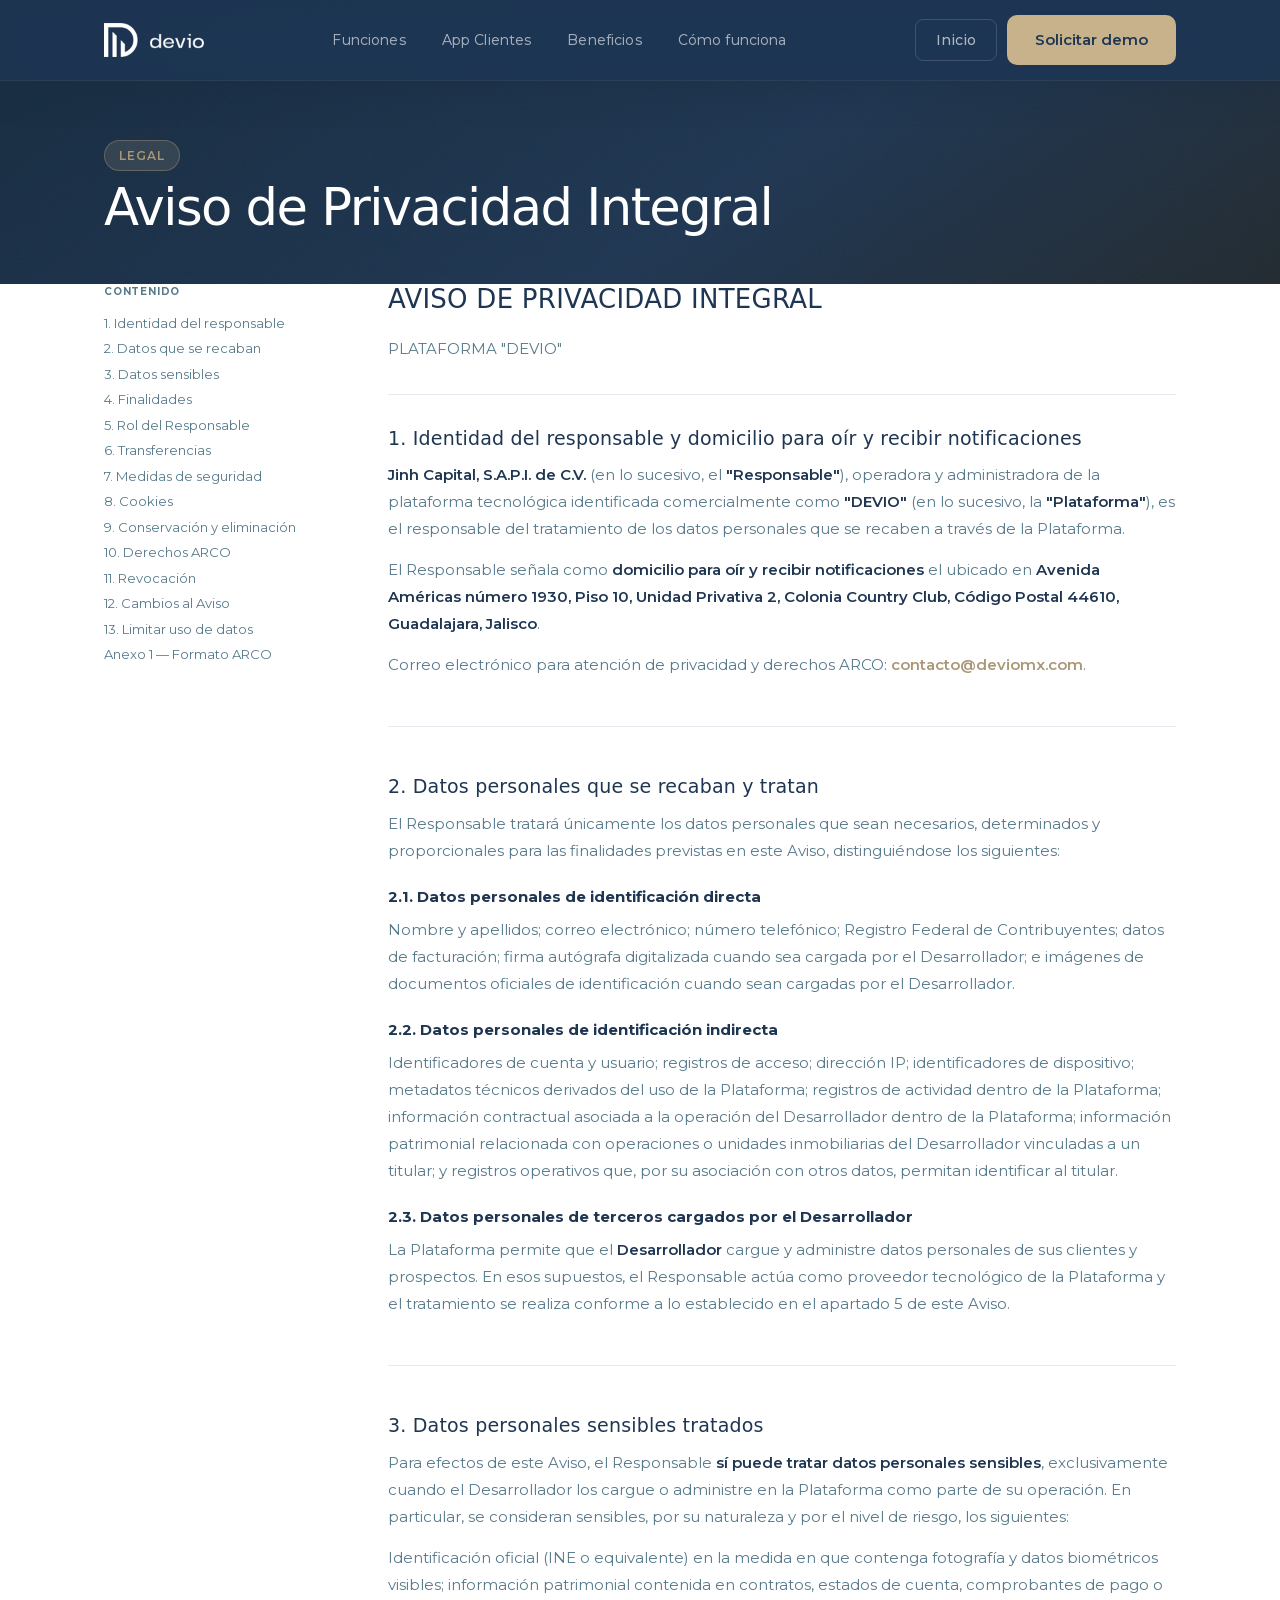
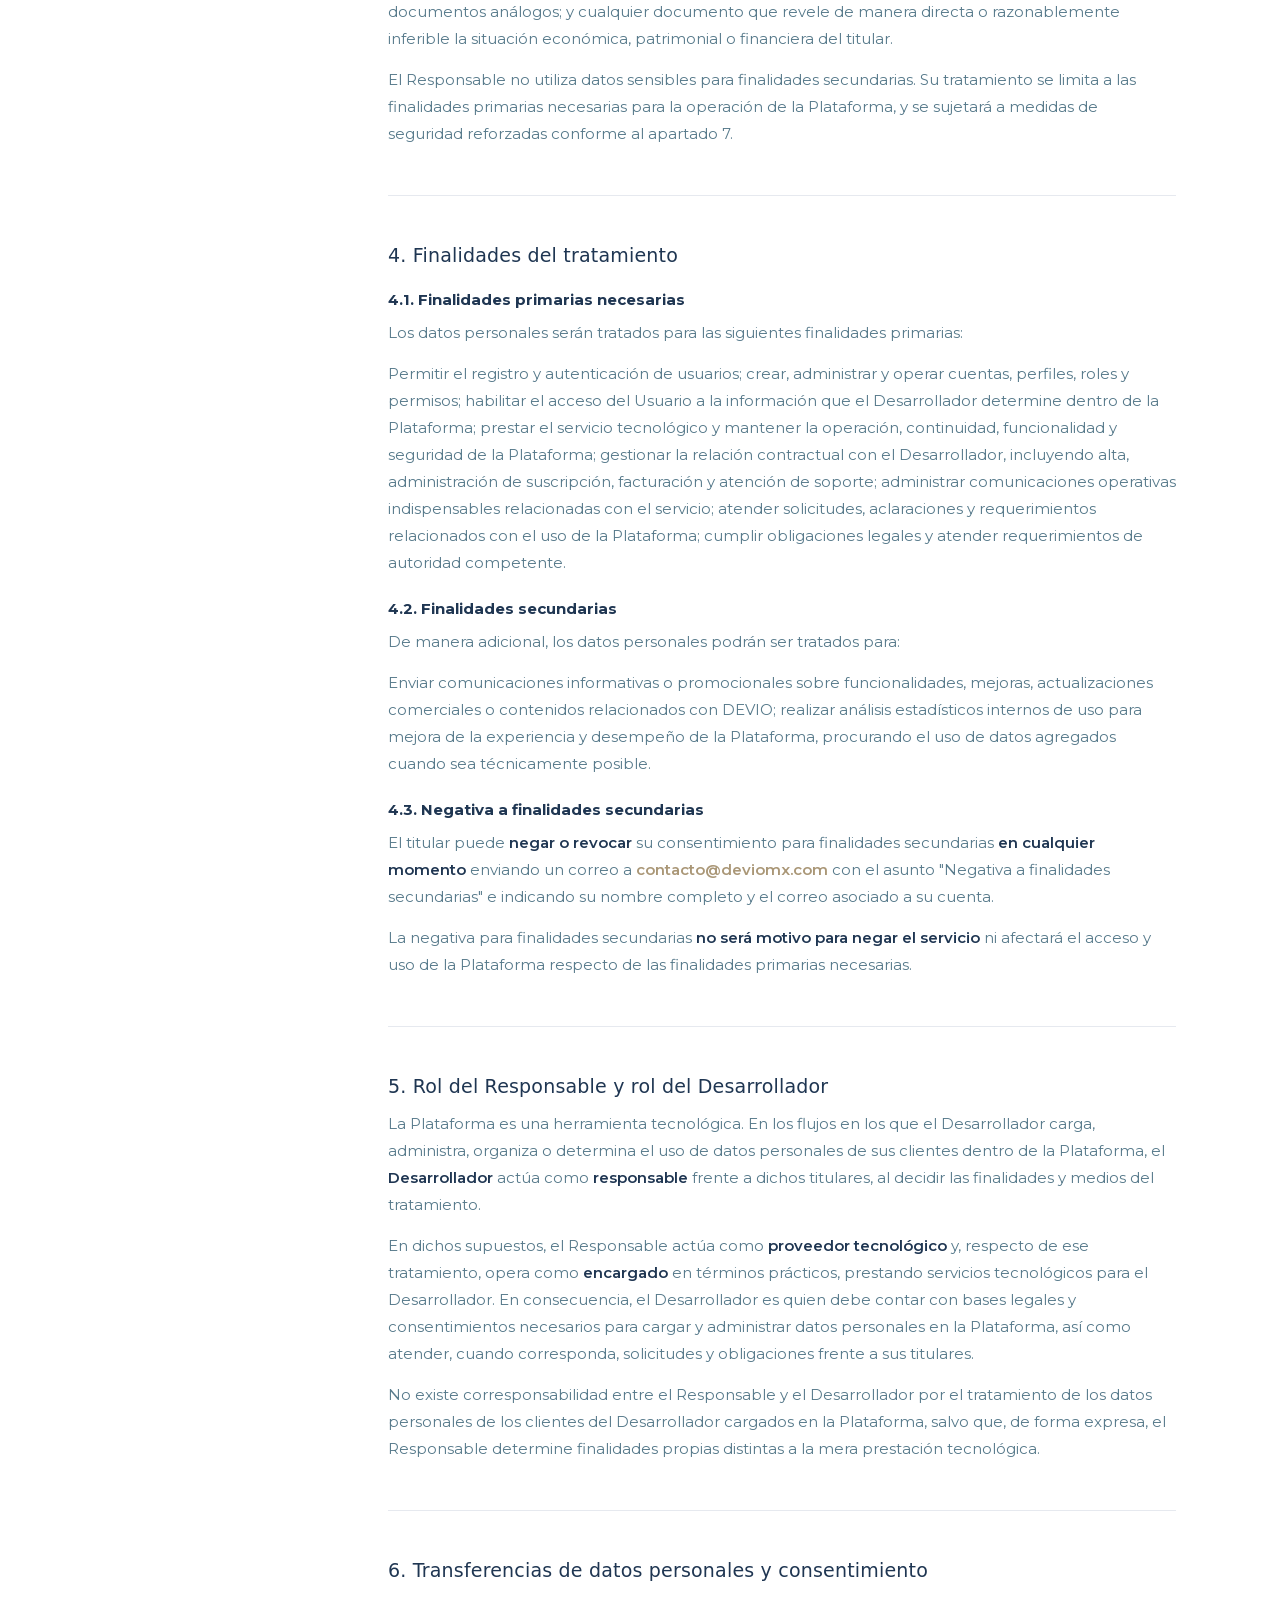
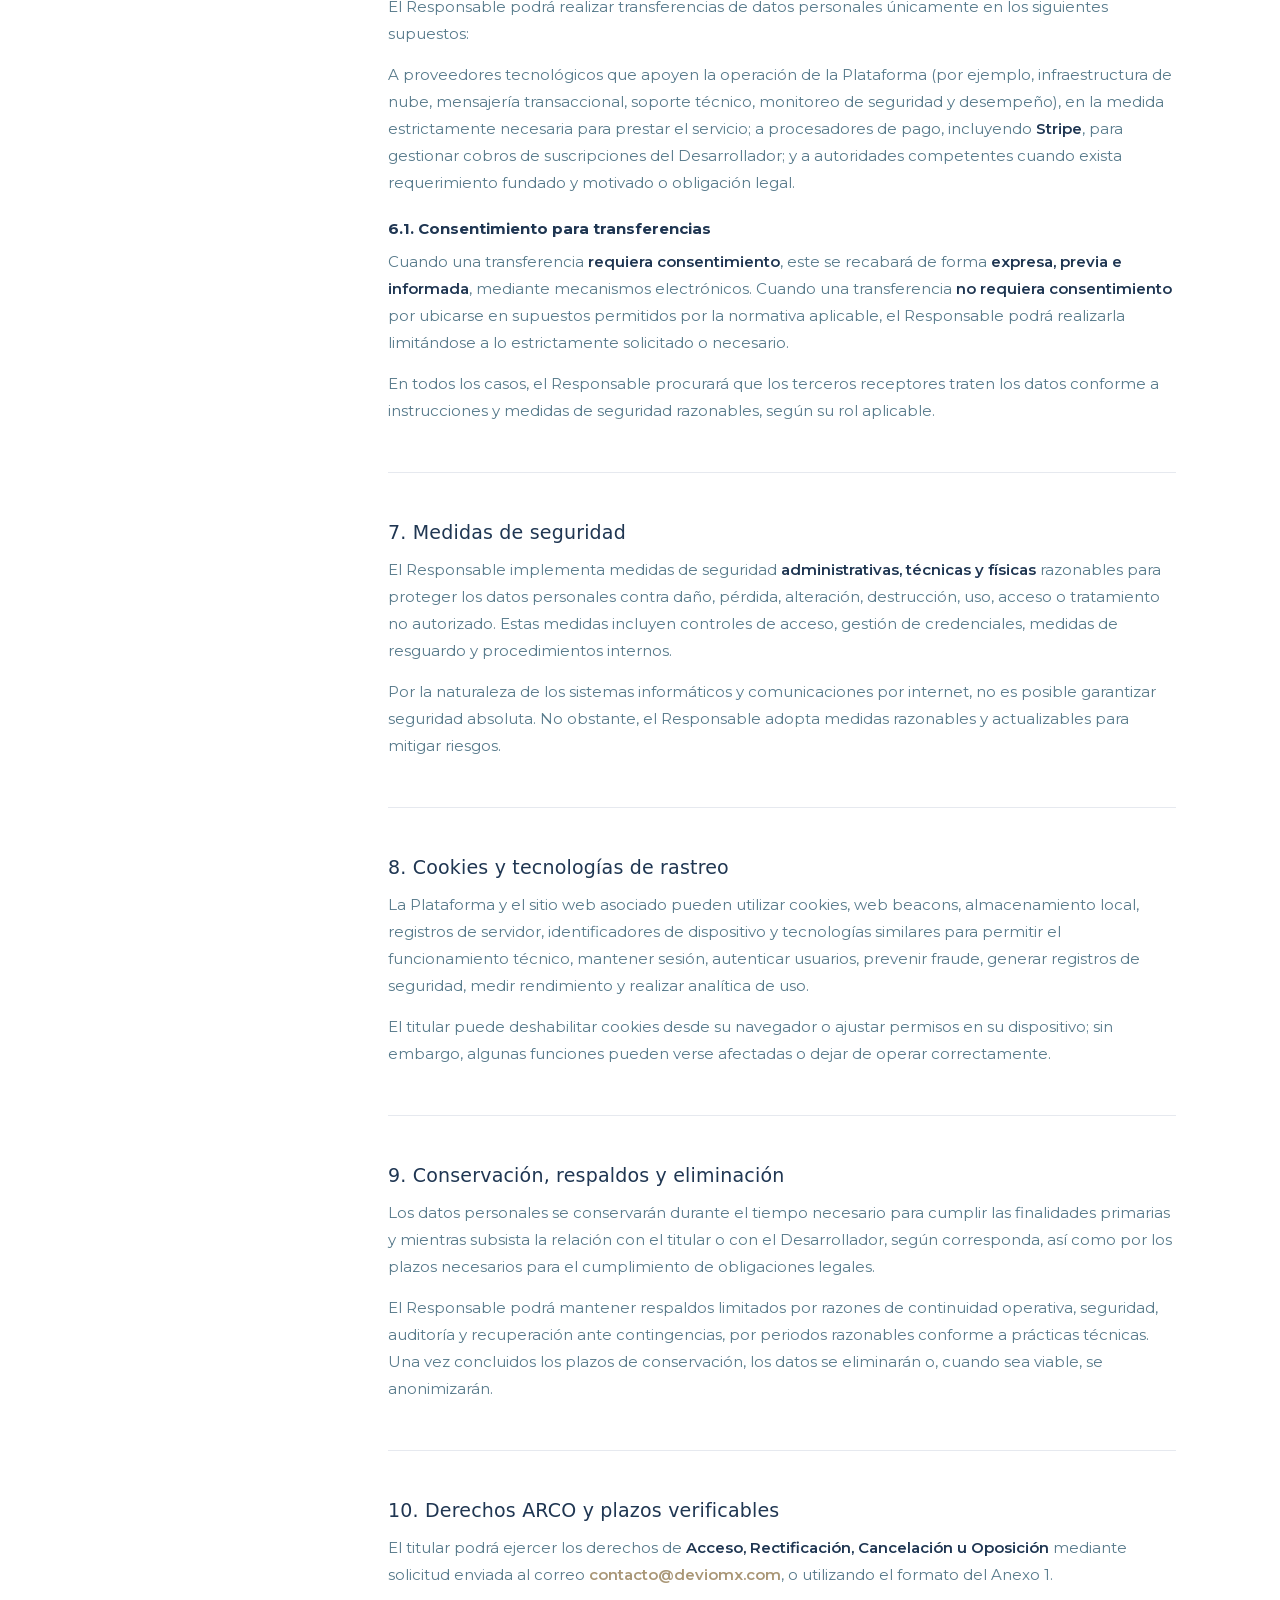
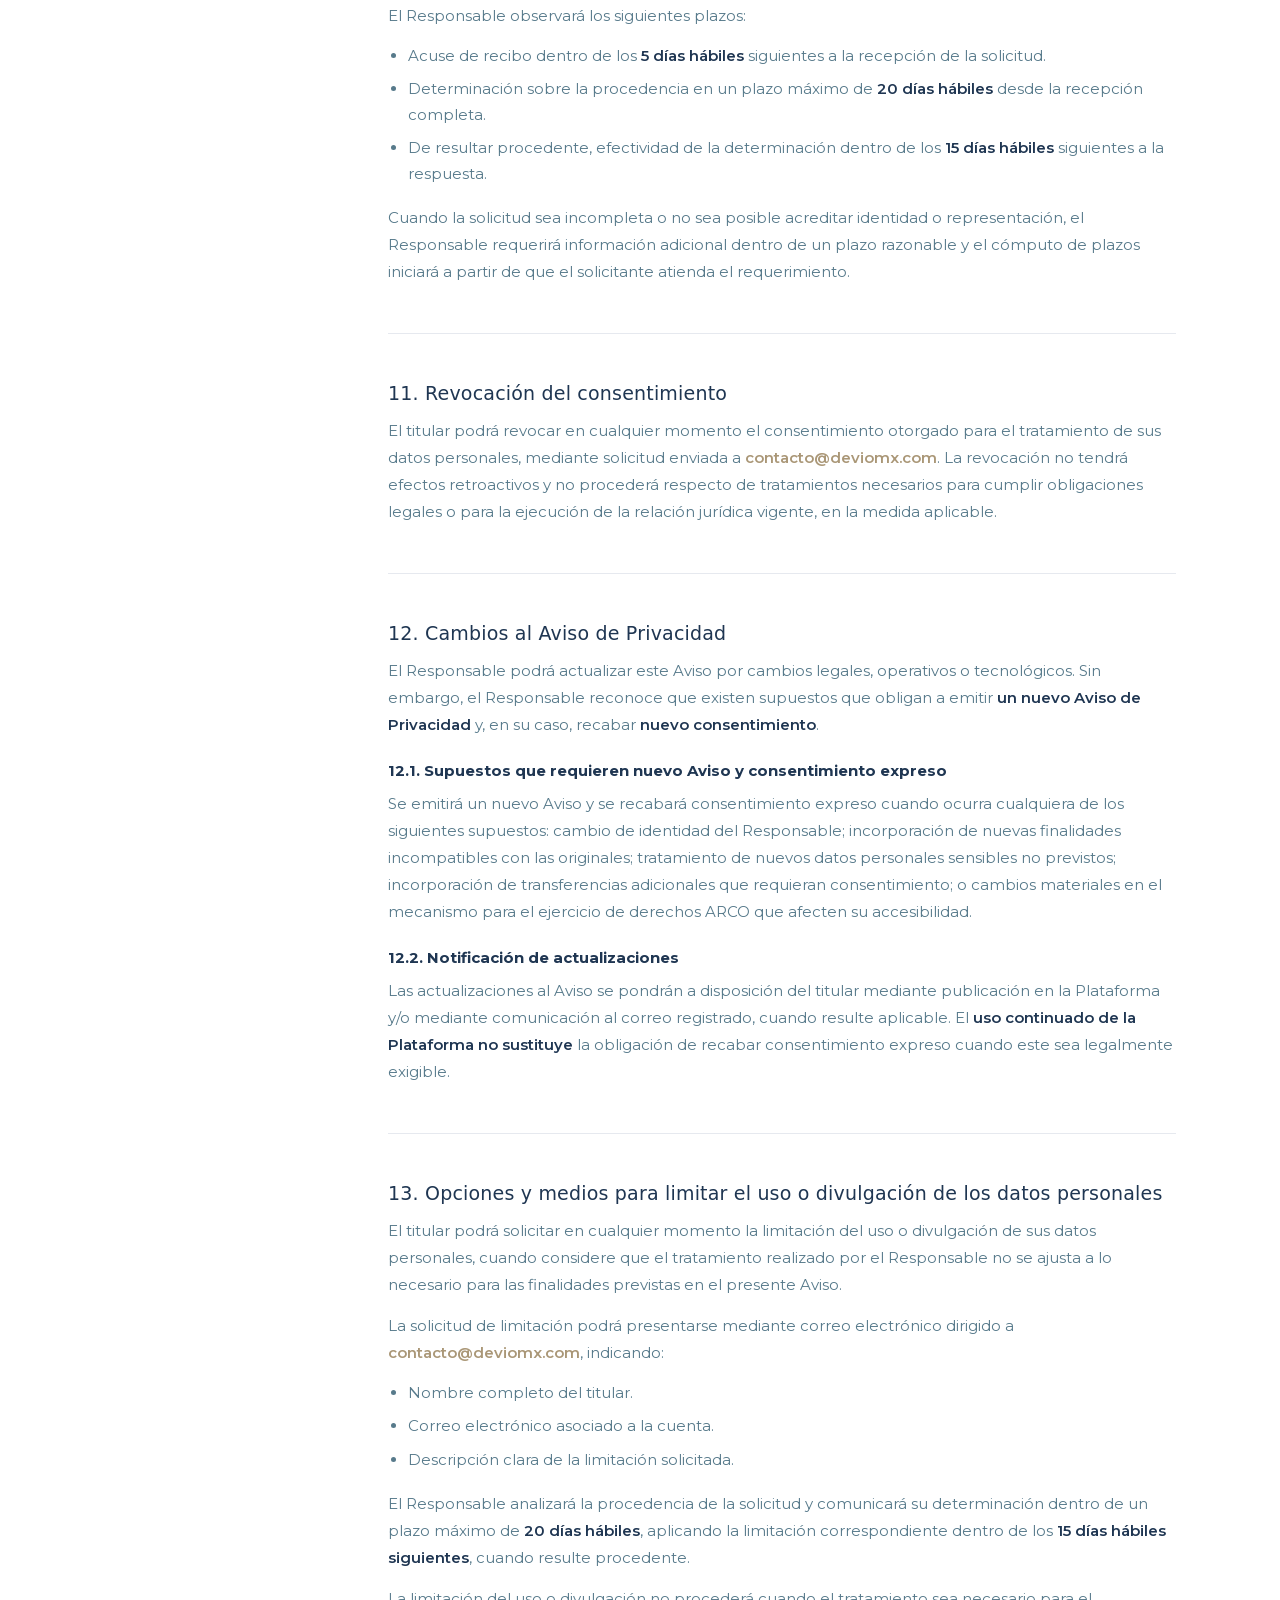
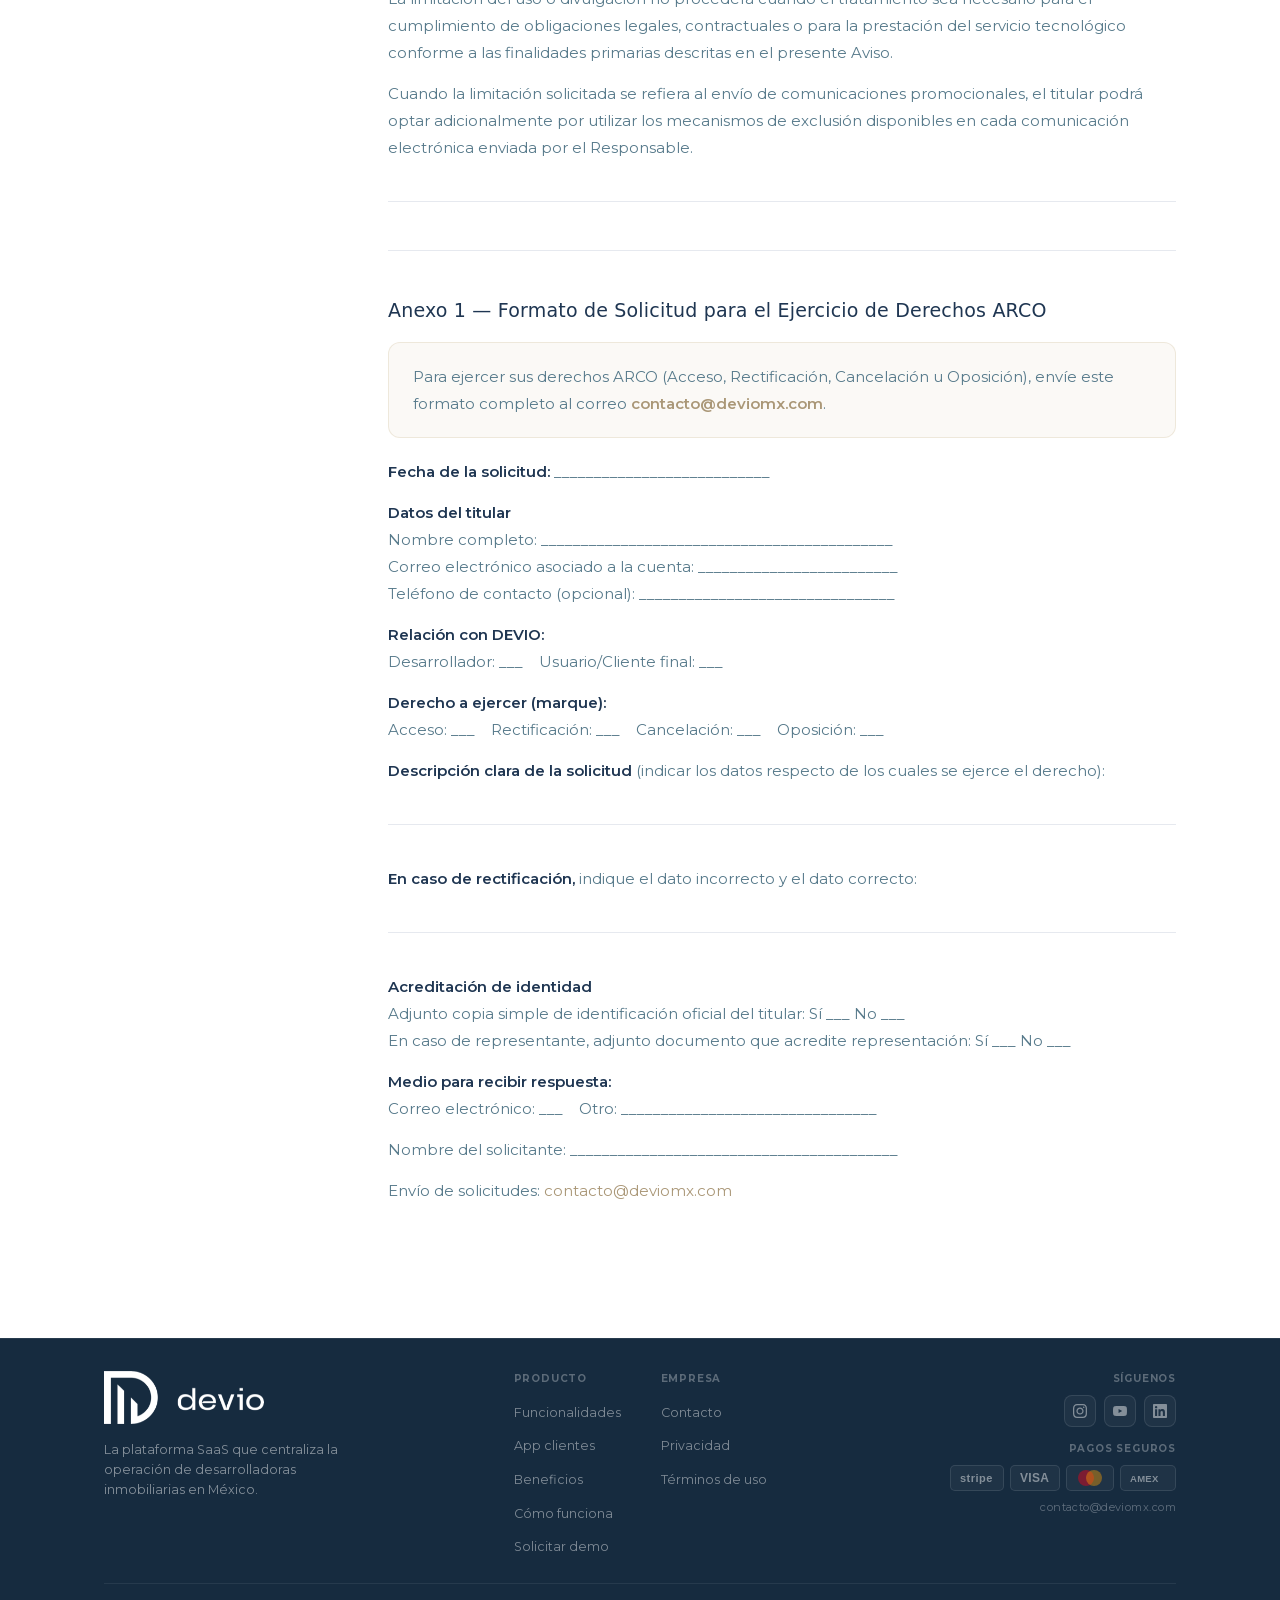
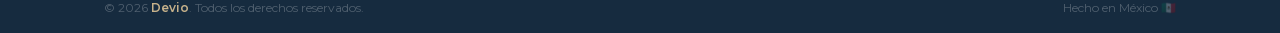
==== commit 8a99fec7: "2.1.5" ====
--- a/privacidad.html
+++ b/privacidad.html
@@ -7,7 +7,7 @@
   <link rel="icon" type="image/png" href="Assets/Logo/Logoazul-rounded.png" />
   <link rel="preload" href="Assets/Fonts/Montserrat-latin.woff2" as="font" type="font/woff2" crossorigin />
   <link rel="preload" href="Assets/Fonts/PowerGrotesk-Regular.woff2" as="font" type="font/woff2" crossorigin />
-  <link rel="stylesheet" href="styles.css?v=20260917-86" />
+  <link rel="stylesheet" href="styles.css?v=20260918-91" />
   <style>
     .privacy-header {
       background: linear-gradient(145deg, var(--navy-deep) 0%, var(--navy) 60%, var(--navy3) 100%);
@@ -362,10 +362,10 @@
             <a href="https://instagram.com/deviomx" class="fsocial" aria-label="Instagram" target="_blank" rel="noopener">
               <svg viewBox="0 0 24 24"><path d="M12 2.163c3.204 0 3.584.012 4.85.07 3.252.148 4.771 1.691 4.919 4.919.058 1.265.069 1.645.069 4.849 0 3.205-.012 3.584-.069 4.849-.149 3.225-1.664 4.771-4.919 4.919-1.266.058-1.644.07-4.85.07-3.204 0-3.584-.012-4.849-.07-3.26-.149-4.771-1.699-4.919-4.92-.058-1.265-.07-1.644-.07-4.849 0-3.204.013-3.583.07-4.849.149-3.227 1.664-4.771 4.919-4.919 1.266-.057 1.645-.069 4.849-.069zm0-2.163c-3.259 0-3.667.014-4.947.072-4.358.2-6.78 2.618-6.98 6.98-.059 1.281-.073 1.689-.073 4.948 0 3.259.014 3.668.072 4.948.2 4.358 2.618 6.78 6.98 6.98 1.281.058 1.689.072 4.948.072 3.259 0 3.668-.014 4.948-.072 4.354-.2 6.782-2.618 6.979-6.98.059-1.28.073-1.689.073-4.948 0-3.259-.014-3.667-.072-4.947-.196-4.354-2.617-6.78-6.979-6.98-1.281-.059-1.69-.073-4.949-.073zm0 5.838c-3.403 0-6.162 2.759-6.162 6.162s2.759 6.163 6.162 6.163 6.162-2.759 6.162-6.163c0-3.403-2.759-6.162-6.162-6.162zm0 10.162c-2.209 0-4-1.79-4-4 0-2.209 1.791-4 4-4s4 1.791 4 4c0 2.21-1.791 4-4 4zm6.406-11.845c-.796 0-1.441.645-1.441 1.44s.645 1.44 1.441 1.44c.795 0 1.439-.645 1.439-1.44s-.644-1.44-1.439-1.44z"/></svg>
             </a>
-            <a href="https://facebook.com" class="fsocial" aria-label="Facebook" target="_blank" rel="noopener">
-              <svg viewBox="0 0 24 24"><path d="M24 12.073c0-6.627-5.373-12-12-12s-12 5.373-12 12c0 5.99 4.388 10.954 10.125 11.854v-8.385H7.078v-3.47h3.047V9.43c0-3.007 1.792-4.669 4.533-4.669 1.312 0 2.686.235 2.686.235v2.953H15.83c-1.491 0-1.956.925-1.956 1.874v2.25h3.328l-.532 3.47h-2.796v8.385C19.612 23.027 24 18.062 24 12.073z"/></svg>
+            <a href="https://www.youtube.com/@Deviomx" class="fsocial" aria-label="YouTube" target="_blank" rel="noopener">
+              <svg viewBox="0 0 24 24"><path d="M23.498 6.186a3.016 3.016 0 0 0-2.122-2.136C19.505 3.545 12 3.545 12 3.545s-7.505 0-9.377.505A3.017 3.017 0 0 0 .502 6.186C0 8.07 0 12 0 12s0 3.93.502 5.814a3.016 3.016 0 0 0 2.122 2.136c1.871.505 9.376.505 9.376.505s7.505 0 9.377-.505a3.015 3.015 0 0 0 2.122-2.136C24 15.93 24 12 24 12s0-3.93-.502-5.814zM9.545 15.568V8.432L15.818 12l-6.273 3.568z"/></svg>
             </a>
-            <a href="https://www.linkedin.com/company/deviomx/home/?viewAsMember=true" class="fsocial" aria-label="LinkedIn" target="_blank" rel="noopener">
+            <a href="https://www.linkedin.com/company/deviomx/" class="fsocial" aria-label="LinkedIn" target="_blank" rel="noopener">
               <svg viewBox="0 0 24 24"><path d="M20.447 20.452h-3.554v-5.569c0-1.328-.027-3.037-1.852-3.037-1.853 0-2.136 1.445-2.136 2.939v5.667H9.351V9h3.414v1.561h.047c.476-.9 1.637-1.85 3.37-1.85 3.601 0 4.267 2.37 4.267 5.455v6.286zM5.337 7.433a2.062 2.062 0 110-4.124 2.062 2.062 0 010 4.124zM7.119 20.452H3.554V9h3.565v11.452zM22.225 0H1.771C.792 0 0 .774 0 1.729v20.542C0 23.227.792 24 1.771 24h20.451C23.2 24 24 23.227 24 22.271V1.729C24 .774 23.2 0 22.222 0h.003z"/></svg>
             </a>
           </div>
--- a/styles.css
+++ b/styles.css
@@ -233,7 +233,9 @@
 }
 
 #hero {
-  background: linear-gradient(145deg, var(--navy) 0%, var(--navy-deep) 100%);
+  background:
+    radial-gradient(ellipse 90% 72% at 50% 18%, rgba(var(--white-rgb),.045) 0%, transparent 58%),
+    linear-gradient(145deg, var(--navy) 0%, var(--navy-deep) 100%);
   height: 100svh;
   min-height: 0;
   display: flex;
@@ -243,6 +245,7 @@
   z-index: 0;
   overflow: clip;
   padding: 102px 0 0;
+  isolation: isolate;
 }
 #hero > .container { width: 100%; height: 100%; max-width: 1280px; }
 body > section:not(#hero),
@@ -255,14 +258,51 @@
   inset: 0;
   pointer-events: none;
   overflow: hidden;
+  contain: layout paint;
 }
 .hero-bg::after {
   content: '';
   position: absolute;
   inset: 0;
-  opacity: .04;
+  opacity: .026;
   background-image: var(--noise-bg);
   background-size: 256px 256px;
+}
+.hero-landscape {
+  position: absolute;
+  inset: 0;
+  opacity: .82;
+  contain: paint;
+}
+.hero-landscape svg {
+  display: block;
+  width: 100%;
+  height: 100%;
+  overflow: hidden;
+}
+.hero-landscape-layer,
+.hero-landscape-ridge {
+  vector-effect: non-scaling-stroke;
+}
+.hero-landscape-layer--back {
+  fill: rgba(var(--white-rgb),.018);
+  stroke: rgba(var(--gold-rgb),.045);
+  stroke-width: 1;
+}
+.hero-landscape-layer--middle {
+  fill: rgba(var(--navy-dark-rgb),.22);
+  stroke: rgba(var(--white-rgb),.035);
+  stroke-width: .9;
+}
+.hero-landscape-layer--front {
+  fill: rgba(var(--navy-dark-rgb),.34);
+  stroke: rgba(var(--gold-rgb),.035);
+  stroke-width: .8;
+}
+.hero-landscape-ridge {
+  fill: none;
+  stroke: rgba(var(--gold-rgb),.08);
+  stroke-width: 1;
 }
 .hero-circle {
   position: absolute;
@@ -271,35 +311,27 @@
   will-change: transform;
 }
 .hero-circle-1 {
-  width: 800px; height: 800px;
-  background: radial-gradient(circle, rgba(var(--gold-rgb),0.22), transparent 60%);
-  top: -350px; right: -200px;
+  width: 760px; height: 760px;
+  background: radial-gradient(circle, rgba(var(--gold-rgb),0.20), transparent 64%);
+  top: -330px; right: -170px;
 }
 .hero-circle-2 {
-  width: 600px; height: 600px;
-  background: radial-gradient(circle, rgba(var(--navy-rgb),0.9), transparent 65%);
-  bottom: -200px; left: -150px;
+  width: 680px; height: 680px;
+  background: radial-gradient(circle, rgba(var(--white-rgb),0.055), transparent 66%);
+  bottom: -280px; left: -210px;
 }
 .hero-circle-3 {
-  width: 400px; height: 400px;
-  background: radial-gradient(circle, rgba(var(--navy-rgb),0.35), transparent 65%);
-  bottom: 10%; left: 30%;
+  width: 460px; height: 460px;
+  background: radial-gradient(circle, rgba(var(--gold-rgb),0.075), transparent 67%);
+  bottom: -4%; left: 35%;
   will-change: auto;
 }
-.hero-grid-lines {
+.hero-vignette {
   position: absolute;
   inset: 0;
-  background-image:
-    linear-gradient(rgba(var(--white-rgb),0.05) 1px, transparent 1px),
-    linear-gradient(90deg, rgba(var(--white-rgb),0.05) 1px, transparent 1px);
-  background-size: 72px 72px;
-  mask-image: radial-gradient(ellipse 70% 55% at 65% 40%, rgba(0,0,0,0.8) 0%, transparent 100%);
-}
-.hero-vignette {
-  position: absolute;
-  bottom: 0; left: 0; right: 0;
-  height: 200px;
-  background: linear-gradient(to top, var(--navy-deep), transparent);
+  background:
+    linear-gradient(to top, rgba(var(--navy-dark-rgb),.72) 0%, transparent 32%),
+    radial-gradient(ellipse 95% 80% at 50% 40%, transparent 40%, rgba(var(--navy-dark-rgb),.34) 100%);
 }
 .hero-grid {
   display: flex;
@@ -403,8 +435,10 @@
 }
 .dashboard-glow {
   position: absolute;
-  inset: -60px;
-  background: radial-gradient(ellipse at 50% 50%, rgba(var(--gold-rgb),0.10) 0%, rgba(var(--navy-rgb),0.22) 45%, transparent 65%);
+  inset: -72px -90px -40px;
+  background:
+    radial-gradient(ellipse 66% 48% at 50% 68%, rgba(var(--gold-rgb),.13) 0%, transparent 70%),
+    radial-gradient(ellipse at 50% 50%, rgba(var(--white-rgb),.045) 0%, rgba(var(--navy-rgb),.20) 46%, transparent 68%);
   pointer-events: none;
 }
 .browser-screen {
@@ -665,8 +699,23 @@
   justify-content: center;
 }
 .sol-card-icon svg { width: 20px; height: 20px; stroke: var(--gold); }
+.sol-card-copy { min-width: 0; flex: 1; }
 .sol-card-title { font-size: 14px; font-weight: 600; color: var(--white); margin-bottom: 2px; }
 .sol-card-sub { font-size: 12px; color: rgba(var(--white-rgb),0.45); }
+.sol-card--coming-soon { border-style: dashed; }
+.sol-card-status {
+  flex-shrink: 0;
+  padding: 5px 8px;
+  border: 1px solid rgba(var(--green-rgb),.35);
+  border-radius: 999px;
+  background: rgba(var(--green-rgb),.12);
+  color: var(--green);
+  font-size: 9px;
+  font-weight: 700;
+  line-height: 1;
+  letter-spacing: .04em;
+  text-transform: uppercase;
+}
 
 @media (min-width: 901px) {
   body > section#solution {
@@ -3033,7 +3082,8 @@
 
   /* Performance: disable expensive GPU effects on mobile */
   .hero-circle { display: none; }
-  .hero-grid-lines { display: none; }
+  .hero-landscape { opacity: .5; }
+  .hero-landscape-layer--back { display: none; }
   .hero-headline em { animation: none; background-position: 0% center; }
   .hero-badge-dot { animation: none; }
 
